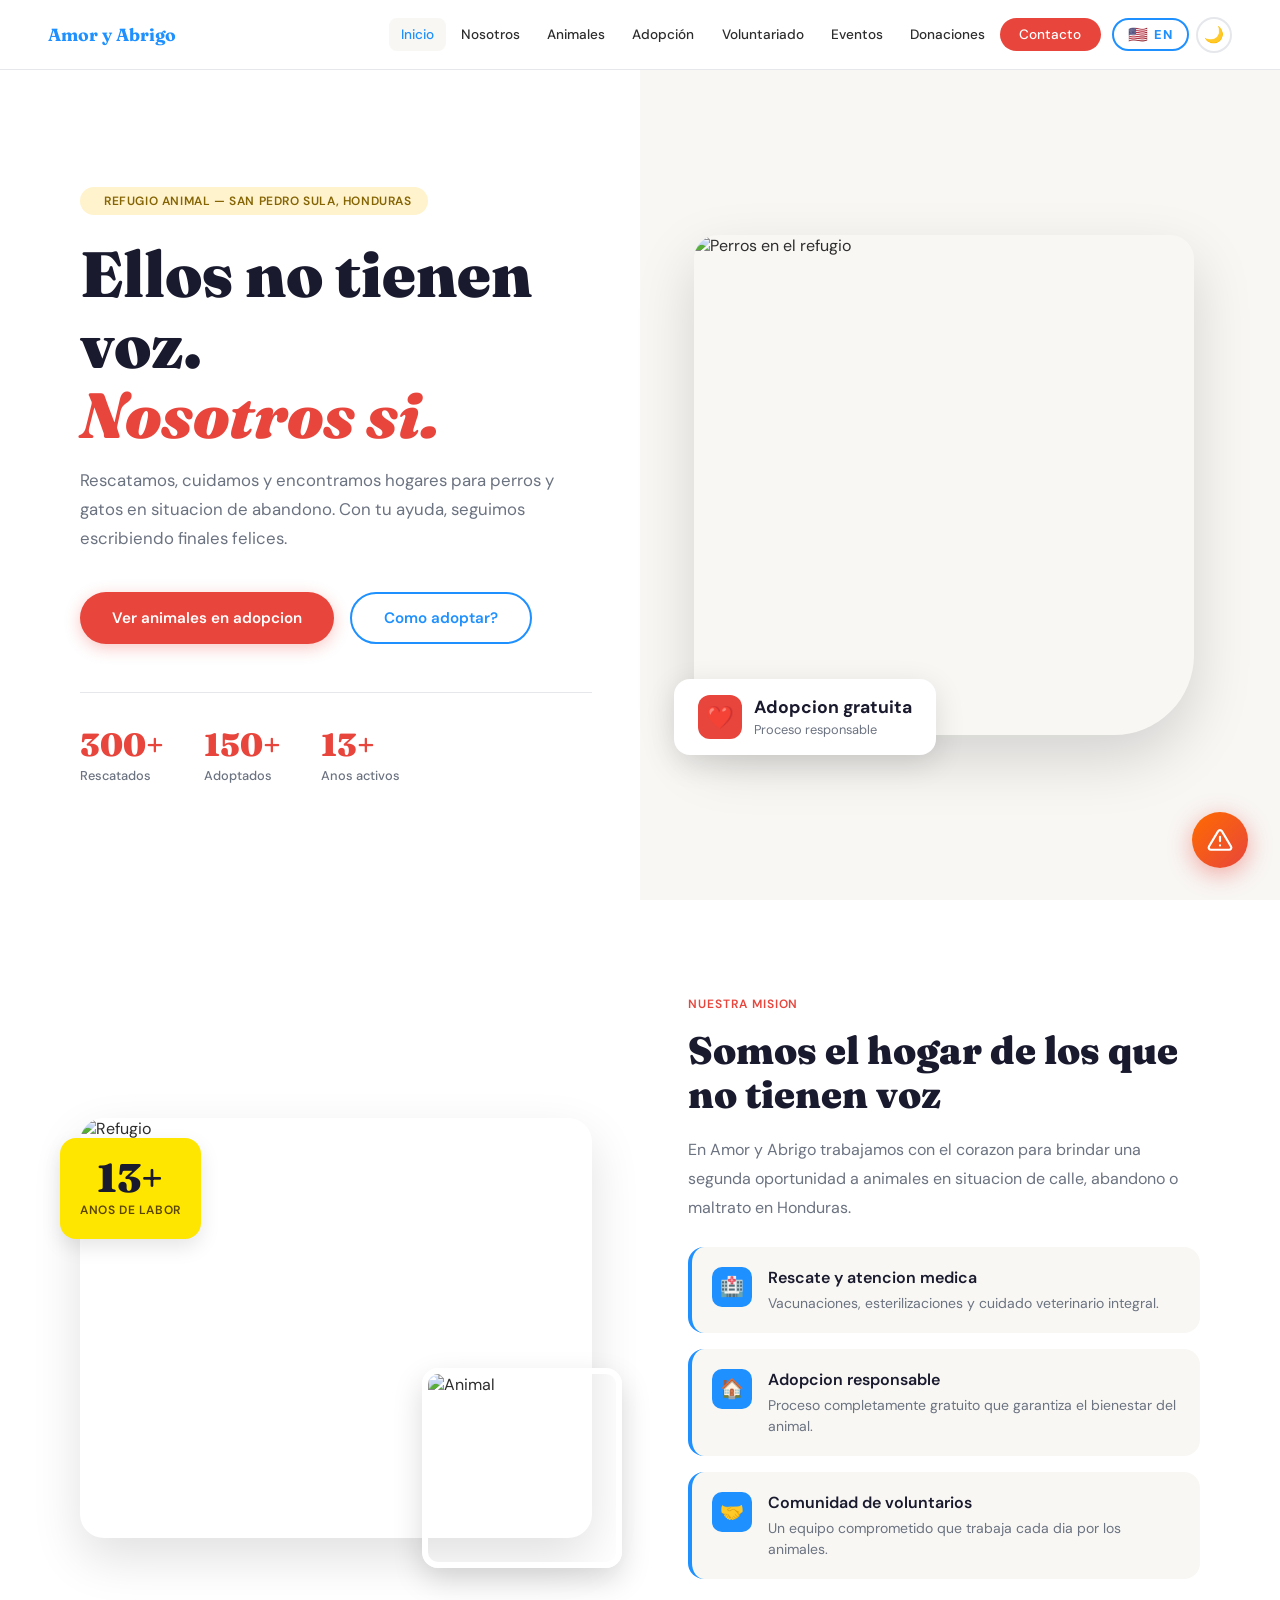
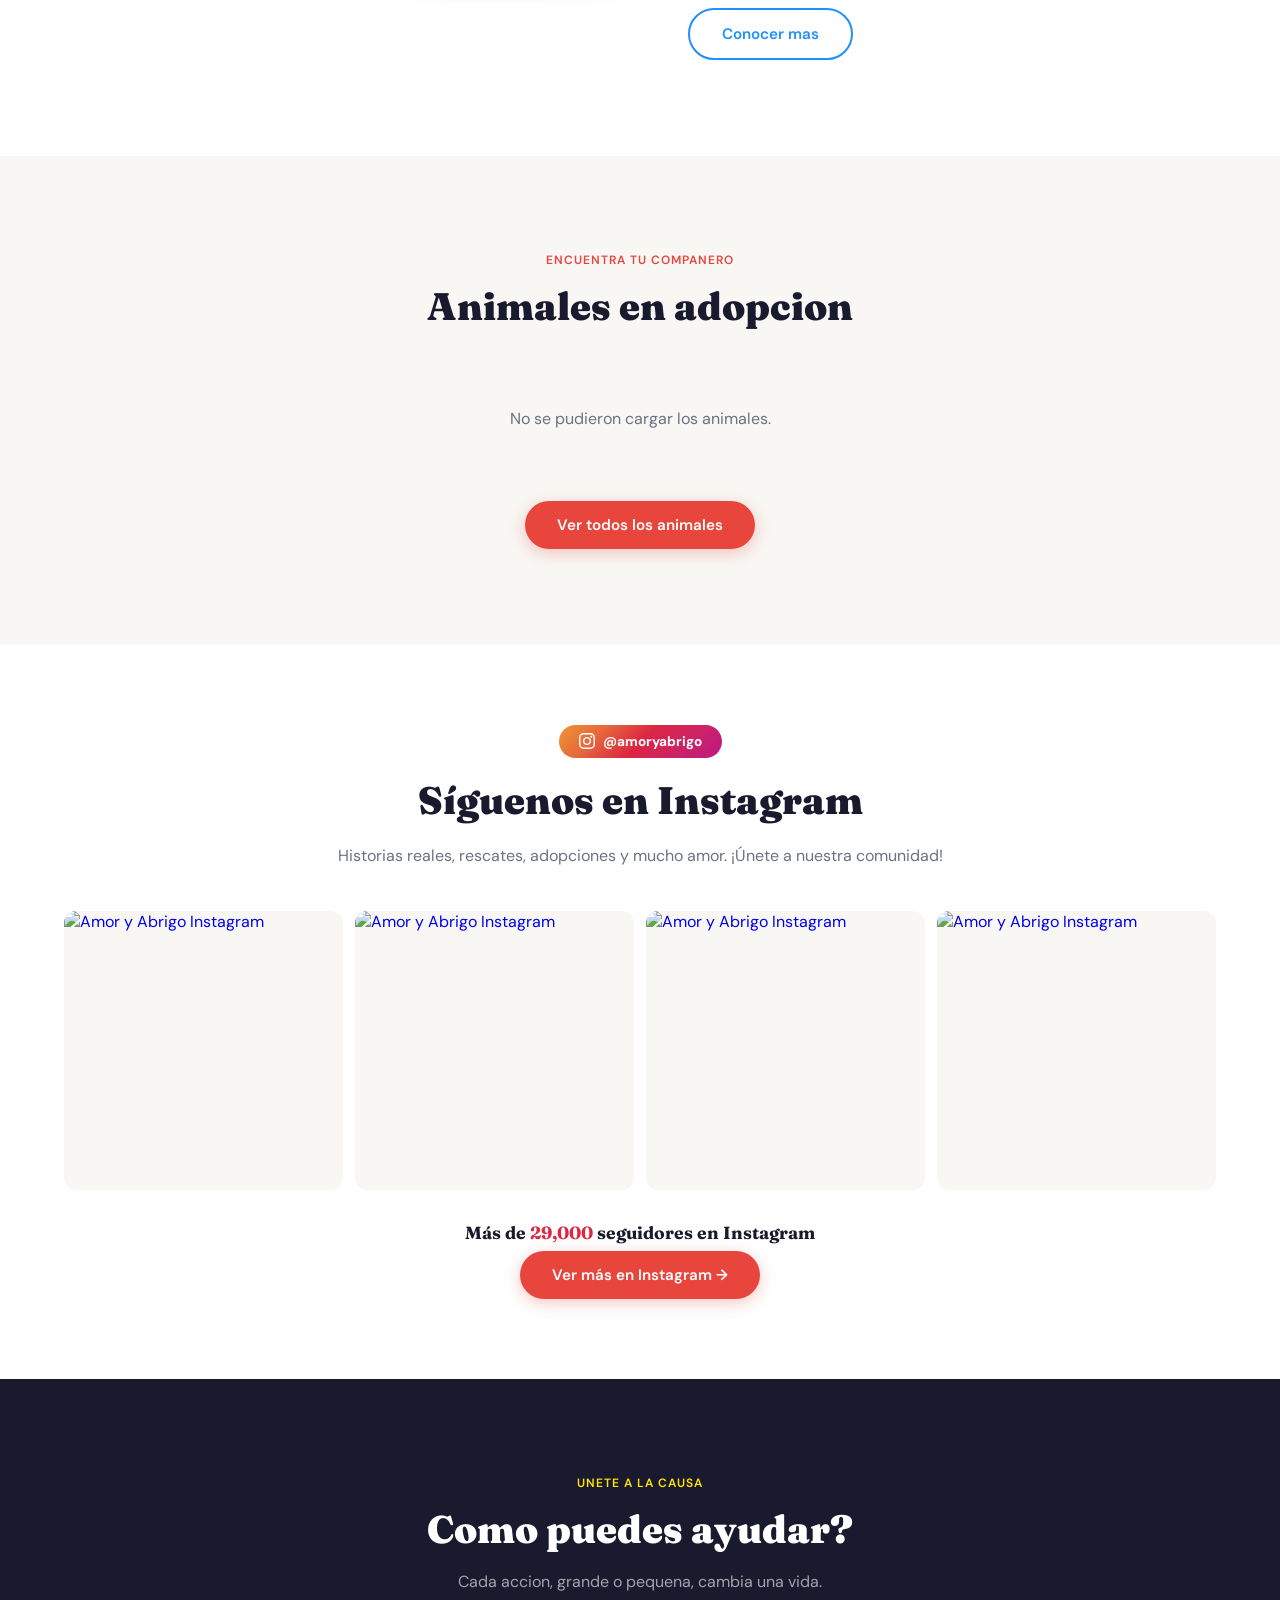
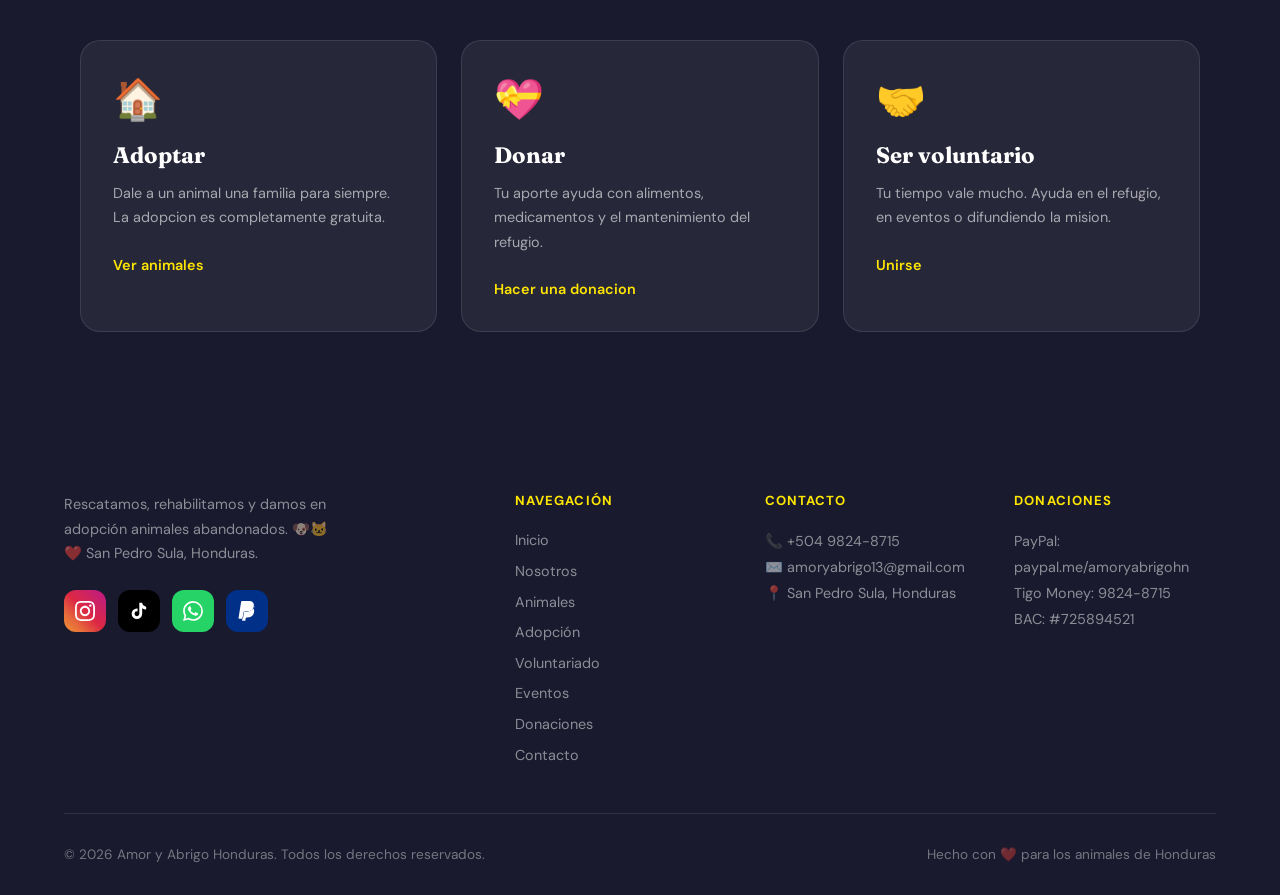
==== index.html @ 84ac88fd "Add files via upload" ====
<!DOCTYPE html>
<html lang="es">
<head>
<meta charset="UTF-8">
<meta name="viewport" content="width=device-width, initial-scale=1.0">
<title>Inicio — Amor y Abrigo Honduras</title>
<meta name="description" content="Refugio de rescate y adopcion animal en San Pedro Sula, Honduras.">
<link rel="stylesheet" href="styles.css">
<style>
.hero{min-height:100vh;padding-top:70px;display:grid;grid-template-columns:1fr 1fr;align-items:center;background:var(--white);position:relative;overflow:hidden;}
.hero::before{content:"";position:absolute;right:0;top:0;width:50%;height:100%;background:var(--light);z-index:0;}
.hero-content{padding:4rem 3rem 4rem 5rem;position:relative;z-index:1;}
.hero-badge{display:inline-flex;align-items:center;gap:8px;background:#fff3cd;color:#856404;padding:.4rem 1rem;border-radius:50px;font-size:.75rem;font-weight:600;letter-spacing:.05em;text-transform:uppercase;margin-bottom:1.5rem;}
.hero-badge::before{content:"";color:var(--yellow);font-size:.6rem;}
.hero h1{font-family:"Fraunces",serif;font-size:clamp(2.5rem,5vw,4rem);font-weight:900;line-height:1.1;color:var(--dark);margin-bottom:1rem;}
.hero h1 em{font-style:italic;color:var(--red);}
.hero-sub{font-size:1.05rem;color:var(--gray);line-height:1.7;margin-bottom:2.5rem;max-width:480px;}
.hero-btns{display:flex;gap:1rem;flex-wrap:wrap;margin-bottom:3rem;}
.hero-stats{display:flex;gap:2.5rem;padding-top:2rem;border-top:1px solid var(--border);}
.stat-num{font-family:"Fraunces",serif;font-size:2rem;font-weight:900;color:var(--red);display:block;}
.stat-label{font-size:.8rem;color:var(--gray);font-weight:500;}
.hero-img-wrap{position:relative;z-index:1;padding:4rem 4rem 4rem 2rem;display:flex;align-items:center;justify-content:center;}
.hero-img-inner{position:relative;width:100%;max-width:500px;}
.hero-img-inner img{width:100%;height:500px;object-fit:cover;border-radius:24px 24px 80px 24px;box-shadow:0 24px 60px rgba(0,0,0,.15);}
.hero-tag{position:absolute;bottom:-20px;left:-20px;background:var(--white);border-radius:16px;padding:1rem 1.5rem;box-shadow:0 8px 30px rgba(0,0,0,.12);display:flex;align-items:center;gap:12px;}
.hero-tag-icon{width:44px;height:44px;background:var(--red);border-radius:12px;display:flex;align-items:center;justify-content:center;font-size:1.4rem;}
.hero-tag-text strong{display:block;font-size:1.1rem;font-weight:700;color:var(--dark);}
.hero-tag-text span{font-size:.8rem;color:var(--gray);}
.mission{padding:6rem 5rem;display:grid;grid-template-columns:1fr 1fr;gap:6rem;align-items:center;}
.mission-imgs{position:relative;}
.mission-main{width:100%;height:420px;object-fit:cover;border-radius:24px;box-shadow:0 20px 50px rgba(0,0,0,.12);}
.mission-sub{position:absolute;bottom:-30px;right:-30px;width:200px;height:200px;object-fit:cover;border-radius:16px;border:6px solid var(--white);box-shadow:0 12px 30px rgba(0,0,0,.15);}
.mission-badge{position:absolute;top:20px;left:-20px;background:var(--yellow);border-radius:16px;padding:1.25rem;text-align:center;box-shadow:0 8px 20px rgba(0,0,0,.1);}
.mission-badge strong{display:block;font-family:"Fraunces",serif;font-size:2.5rem;font-weight:900;color:var(--dark);line-height:1;}
.mission-badge span{font-size:.75rem;font-weight:600;color:#5a4500;text-transform:uppercase;letter-spacing:.05em;}
.features{display:flex;flex-direction:column;gap:1rem;margin-top:1.5rem;}
.feature{display:flex;align-items:flex-start;gap:1rem;padding:1.25rem;background:var(--light);border-radius:16px;border-left:4px solid var(--blue);transition:all .25s;}
.feature:hover{background:#e8f4ff;transform:translateX(4px);}
.feature-icon{width:40px;height:40px;background:var(--blue);border-radius:10px;display:flex;align-items:center;justify-content:center;font-size:1.2rem;flex-shrink:0;}
.feature-text strong{display:block;font-weight:600;color:var(--dark);margin-bottom:.25rem;}
.feature-text span{font-size:.875rem;color:var(--gray);}
.animals-home{padding:6rem 5rem;background:var(--light);}
.section-header{text-align:center;margin-bottom:3rem;}
.animals-grid{display:grid;grid-template-columns:repeat(3,1fr);gap:1.5rem;margin-bottom:2.5rem;}
.see-all{text-align:center;}
.help{padding:6rem 5rem;background:var(--dark);}
.help .section-badge{color:var(--yellow);}
.help .section-title{color:var(--white);}
.help-sub{color:rgba(255,255,255,.6);text-align:center;margin-top:.5rem;}
.help-grid{display:grid;grid-template-columns:repeat(3,1fr);gap:1.5rem;margin-top:3rem;}
.help-card{background:rgba(255,255,255,.06);border:1px solid rgba(255,255,255,.1);border-radius:20px;padding:2rem;transition:all .3s;}
.help-card:hover{background:rgba(255,255,255,.11);transform:translateY(-5px);}
.help-icon{font-size:2.5rem;margin-bottom:1rem;display:block;}
.help-card h3{font-family:"Fraunces",serif;font-size:1.4rem;font-weight:700;color:var(--white);margin-bottom:.75rem;}
.help-card p{color:rgba(255,255,255,.6);line-height:1.7;font-size:.9rem;margin-bottom:1.5rem;}
.help-link{color:var(--yellow);font-weight:600;text-decoration:none;font-size:.9rem;display:inline-flex;align-items:center;gap:6px;}
.help-link:hover{gap:10px;}
@media(max-width:1024px){.hero{grid-template-columns:1fr;}.hero::before{display:none;}.hero-content{padding:4rem 2rem 2rem;}.hero-img-wrap{padding:2rem;}.mission{grid-template-columns:1fr;padding:4rem 2rem;gap:3rem;}.mission-sub{display:none;}.animals-home,.help{padding:4rem 2rem;}.animals-grid,.help-grid{grid-template-columns:repeat(2,1fr);}}
@media(max-width:640px){.animals-grid,.help-grid{grid-template-columns:1fr;}.hero-stats{gap:1.5rem;}}
</style>
<style>
#splash {
  position: fixed; inset: 0; z-index: 99999;
  background: #1a1a2e;
  display: flex; flex-direction: column;
  align-items: center; justify-content: center; gap: 1.5rem;
  transition: opacity .5s ease, visibility .5s ease;
}
#splash.hidden { opacity: 0; visibility: hidden; pointer-events: none; }
#splash img {
  width: 100px; height: 100px; object-fit: contain;
  animation: splashPulse 1.2s ease-in-out infinite;
}
#splash .splash-name {
  font-family: 'Fraunces', serif;
  font-size: 2rem; font-weight: 900;
  color: #fff; letter-spacing: .02em;
}
#splash .splash-tag {
  font-family: 'DM Sans', sans-serif;
  font-size: .9rem; color: rgba(255,255,255,.6);
}
#splash .splash-bar-wrap {
  width: 180px; height: 3px;
  background: rgba(255,255,255,.15); border-radius: 3px; overflow: hidden;
}
#splash .splash-bar {
  height: 100%; width: 0%;
  background: linear-gradient(90deg, #1E90FF, #E8453C);
  border-radius: 3px;
  animation: splashLoad 1.4s ease forwards;
}
@keyframes splashPulse {
  0%,100% { transform: scale(1); }
  50%      { transform: scale(1.08); }
}
@keyframes splashLoad {
  0%   { width: 0%; }
  100% { width: 100%; }
}
</style>
<style>
.insta-section { padding: 5rem 4rem; }
.insta-header { text-align: center; margin-bottom: 2.5rem; }
.insta-handle {
  display: inline-flex; align-items: center; gap: 8px;
  background: linear-gradient(135deg, #f09433, #e6683c, #dc2743, #cc2366, #bc1888);
  color: #fff; padding: .5rem 1.25rem; border-radius: 50px;
  font-family: 'DM Sans', sans-serif; font-size: .85rem; font-weight: 700;
  text-decoration: none; margin-bottom: 1.25rem; display: inline-flex;
  transition: all .3s;
}
.insta-handle:hover { transform: translateY(-2px); box-shadow: 0 8px 20px rgba(220,39,67,.3); }
.insta-grid {
  display: grid;
  grid-template-columns: repeat(4, 1fr);
  gap: .75rem; margin-bottom: 2rem;
}
.insta-tile {
  aspect-ratio: 1;
  border-radius: 12px; overflow: hidden;
  position: relative; background: var(--light);
  cursor: pointer;
}
.insta-tile img {
  width: 100%; height: 100%; object-fit: cover;
  transition: transform .4s;
}
.insta-tile:hover img { transform: scale(1.08); }
.insta-tile-overlay {
  position: absolute; inset: 0;
  background: linear-gradient(135deg, rgba(220,39,67,.7), rgba(188,24,136,.7));
  opacity: 0; transition: opacity .3s;
  display: flex; align-items: center; justify-content: center;
  color: #fff; font-size: 1.5rem;
}
.insta-tile:hover .insta-tile-overlay { opacity: 1; }
.insta-cta { text-align: center; }
.insta-followers {
  font-family: 'Fraunces', serif; font-size: 1.1rem;
  font-weight: 700; color: var(--dark); margin-bottom: .5rem;
}
.insta-followers span { color: #dc2743; }
@media(max-width:1024px){ .insta-section { padding: 3rem 2rem; } .insta-grid { grid-template-columns: repeat(3,1fr); } }
@media(max-width:640px){ .insta-grid { grid-template-columns: repeat(2,1fr); gap: .5rem; } }
</style>
</head>
<body>
<div id="splash">
  <img src="https://www.amoryabrigohn.org/images/Logo.png" alt="Amor y Abrigo" onerror="this.style.display='none'">
  <div class="splash-name">Amor y Abrigo</div>
  <div class="splash-tag">Refugio Animal · San Pedro Sula, Honduras</div>
  <div class="splash-bar-wrap"><div class="splash-bar"></div></div>
</div>
<script>
// Only show splash on first visit or if not seen in 24h
(function() {
  var last = localStorage.getItem('ayaSplash');
  var now = Date.now();
  if (last && (now - parseInt(last)) < 86400000) {
    document.getElementById('splash').style.display = 'none';
    return;
  }
  setTimeout(function() {
    var s = document.getElementById('splash');
    if (s) {
      s.classList.add('hidden');
      setTimeout(function() { s.style.display = 'none'; }, 500);
    }
    localStorage.setItem('ayaSplash', now.toString());
  }, 1800);
})();
</script>
<nav id="mainNav">
  <a href="index.html" class="nav-logo">
    <img src="https://www.amoryabrigohn.org/images/Logo.png" alt="Amor y Abrigo" onerror="this.style.display='none'">
    <span>Amor y Abrigo</span>
  </a>
  <div class="nav-links">
    <a href="index.html" class="active" data-es="Inicio" data-en="Home">Inicio</a>
    <a href="nosotros.html" data-es="Nosotros" data-en="About Us">Nosotros</a>
    <a href="animales.html" data-es="Animales" data-en="Animals">Animales</a>
    <a href="adopcion.html" data-es="Adopción" data-en="Adoption">Adopción</a>
    <a href="voluntariado.html" data-es="Voluntariado" data-en="Volunteering">Voluntariado</a>
    <a href="eventos.html" data-es="Eventos" data-en="Events">Eventos</a>
    <a href="donaciones.html" data-es="Donaciones" data-en="Donations">Donaciones</a>
    <a href="contacto.html" class="nav-cta" data-es="Contacto" data-en="Contact">Contacto</a>
    <button class="lang-btn" onclick="toggleLang()" id="langBtn" aria-label="Cambiar idioma">
  <span class="lang-flag">🇺🇸</span><span class="lang-text">EN</span>
</button>
  
    <button class="darkmode-btn" id="darkBtn" onclick="toggleDark()" aria-label="Modo oscuro"><span id="darkIcon">🌙</span></button>
  </div>
  <button class="hamburger" id="hamburger" onclick="toggleMenu()" aria-label="Menu">
    <span></span><span></span><span></span>
  </button>
</nav>
<div class="mobile-menu" id="mobileMenu">
  <a href="index.html" class="active" data-es="Inicio" data-en="Home">Inicio</a>
  <a href="nosotros.html" data-es="Nosotros" data-en="About Us">Nosotros</a>
  <a href="animales.html" data-es="Animales" data-en="Animals">Animales</a>
  <a href="adopcion.html" data-es="Adopción" data-en="Adoption">Adopción</a>
  <a href="voluntariado.html" data-es="Voluntariado" data-en="Volunteering">Voluntariado</a>
  <a href="eventos.html" data-es="Eventos" data-en="Events">Eventos</a>
  <a href="donaciones.html" data-es="Donaciones" data-en="Donations">Donaciones</a>
  <a href="contacto.html" class="nav-cta" data-es="Contacto" data-en="Contact">Contacto</a>
  <div class="mobile-lang"><button class="lang-btn" onclick="toggleLang()" id="langBtnM" aria-label="Cambiar idioma">
  <span class="lang-flag">🇺🇸</span><span class="lang-text">EN</span>
</button></div>
  <div style="display:flex;justify-content:center;margin-top:.5rem"><button class="darkmode-btn" onclick="toggleDark()" aria-label="Modo oscuro"><span id="darkIconM">🌙</span></button></div>
</div>
<section class="hero">
  <div class="hero-content">
    <div class="hero-badge" data-es="Refugio Animal — San Pedro Sula, Honduras" data-en="Animal Shelter — San Pedro Sula, Honduras">Refugio Animal — San Pedro Sula, Honduras</div>
    <h1 data-es="Ellos no tienen voz.<br><em>Nosotros si.</em>" data-en="They have no voice.<br><em>We do.</em>">Ellos no tienen voz.<br><em>Nosotros si.</em></h1>
    <p class="hero-sub" data-es="Rescatamos, cuidamos y encontramos hogares para perros y gatos en situacion de abandono. Con tu ayuda, seguimos escribiendo finales felices." data-en="We rescue, care for and find homes for dogs and cats in situations of abandonment. With your help, we keep writing happy endings.">Rescatamos, cuidamos y encontramos hogares para perros y gatos en situacion de abandono. Con tu ayuda, seguimos escribiendo finales felices.</p>
    <div class="hero-btns">
      <a href="animales.html" class="btn-primary" data-es="Ver animales en adopcion" data-en="See animals for adoption">Ver animales en adopcion</a>
      <a href="adopcion.html" class="btn-secondary" data-es="Como adoptar?" data-en="How to adopt?">Como adoptar?</a>
    </div>
    <div class="hero-stats">
      <div><span class="stat-num counter" data-target="300" data-suffix="+">0+</span><span class="stat-label" data-es="Rescatados" data-en="Rescued">Rescatados</span></div>
      <div><span class="stat-num counter" data-target="150" data-suffix="+">0+</span><span class="stat-label" data-es="Adoptados" data-en="Adopted">Adoptados</span></div>
      <div><span class="stat-num counter" data-target="13" data-suffix="+">0+</span><span class="stat-label" data-es="Anos activos" data-en="Active years">Anos activos</span></div>
    </div>
  </div>
  <div class="hero-img-wrap">
    <div class="hero-img-inner">
      <img src="https://www.amoryabrigohn.org/images/slider2.jpg" alt="Perros en el refugio">
      <div class="hero-tag">
        <div class="hero-tag-icon">&#10084;&#65039;</div>
        <div class="hero-tag-text">
          <strong data-es="Adopcion gratuita" data-en="Free adoption">Adopcion gratuita</strong>
          <span data-es="Proceso responsable" data-en="Responsible process">Proceso responsable</span>
        </div>
      </div>
    </div>
  </div>
</section>

<section class="mission reveal">
  <div class="mission-imgs">
    <img src="https://www.amoryabrigohn.org/images/aboutus2.png" alt="Refugio" class="mission-main">
    <img src="https://www.amoryabrigohn.org/images/about2.jpg" alt="Animal" class="mission-sub">
    <div class="mission-badge"><strong>13+</strong><span data-es="Anos de labor" data-en="Years of work">Anos de labor</span></div>
  </div>
  <div>
    <span class="section-badge" data-es="Nuestra mision" data-en="Our mission">Nuestra mision</span>
    <h2 class="section-title" data-es="Somos el hogar de los que no tienen voz" data-en="We are the home of those who have no voice">Somos el hogar de los que no tienen voz</h2>
    <p class="section-desc" data-es="En Amor y Abrigo trabajamos con el corazon para brindar una segunda oportunidad a animales en situacion de calle, abandono o maltrato en Honduras." data-en="At Amor y Abrigo we work with heart to give a second chance to animals living on the streets or abandoned in Honduras.">En Amor y Abrigo trabajamos con el corazon para brindar una segunda oportunidad a animales en situacion de calle, abandono o maltrato en Honduras.</p>
    <div class="features">
      <div class="feature reveal delay-1">
        <div class="feature-icon">&#127973;&#65039;</div>
        <div class="feature-text">
          <strong data-es="Rescate y atencion medica" data-en="Rescue and medical care">Rescate y atencion medica</strong>
          <span data-es="Vacunaciones, esterilizaciones y cuidado veterinario integral." data-en="Vaccinations, sterilizations and comprehensive veterinary care.">Vacunaciones, esterilizaciones y cuidado veterinario integral.</span>
        </div>
      </div>
      <div class="feature reveal delay-2">
        <div class="feature-icon">&#127968;</div>
        <div class="feature-text">
          <strong data-es="Adopcion responsable" data-en="Responsible adoption">Adopcion responsable</strong>
          <span data-es="Proceso completamente gratuito que garantiza el bienestar del animal." data-en="Completely free process that guarantees the animal wellbeing.">Proceso completamente gratuito que garantiza el bienestar del animal.</span>
        </div>
      </div>
      <div class="feature reveal delay-3">
        <div class="feature-icon">&#129309;</div>
        <div class="feature-text">
          <strong data-es="Comunidad de voluntarios" data-en="Volunteer community">Comunidad de voluntarios</strong>
          <span data-es="Un equipo comprometido que trabaja cada dia por los animales." data-en="A committed team that works every day for the animals.">Un equipo comprometido que trabaja cada dia por los animales.</span>
        </div>
      </div>
    </div>
    <br><a href="nosotros.html" class="btn-secondary" style="width:fit-content;margin-top:.5rem" data-es="Conocer mas" data-en="Learn more">Conocer mas</a>
  </div>
</section>

<section class="animals-home reveal">
  <div class="section-header">
    <span class="section-badge" data-es="Encuentra tu companero" data-en="Find your companion">Encuentra tu companero</span>
    <h2 class="section-title" data-es="Animales en adopcion" data-en="Animals for adoption">Animales en adopcion</h2>
  </div>
  <div class="animals-grid" id="homeGrid">
    <div style="grid-column:1/-1" class="spinner-wrap">
      <div class="spinner"></div>
      <p data-es="Cargando animales..." data-en="Loading animals...">Cargando animales...</p>
    </div>
  </div>
  <div class="see-all"><a href="animales.html" class="btn-primary" data-es="Ver todos los animales" data-en="See all animals">Ver todos los animales</a></div>
</section>

<section class="insta-section reveal">
  <div class="insta-header">
    <a href="https://instagram.com/amoryabrigo" target="_blank" class="insta-handle">
      <svg width="16" height="16" viewBox="0 0 24 24" fill="white"><path d="M12 2.163c3.204 0 3.584.012 4.85.07 3.252.148 4.771 1.691 4.919 4.919.058 1.265.069 1.645.069 4.849 0 3.205-.012 3.584-.069 4.849-.149 3.225-1.664 4.771-4.919 4.919-1.266.058-1.644.07-4.85.07-3.204 0-3.584-.012-4.849-.07-3.26-.149-4.771-1.699-4.919-4.92-.058-1.265-.07-1.644-.07-4.849 0-3.204.013-3.583.07-4.849.149-3.227 1.664-4.771 4.919-4.919 1.266-.057 1.645-.069 4.849-.069zm0-2.163c-3.259 0-3.667.014-4.947.072-4.358.2-6.78 2.618-6.98 6.98-.059 1.281-.073 1.689-.073 4.948 0 3.259.014 3.668.072 4.948.2 4.358 2.618 6.78 6.98 6.98 1.281.058 1.689.072 4.948.072 3.259 0 3.668-.014 4.948-.072 4.354-.2 6.782-2.618 6.979-6.98.059-1.28.073-1.689.073-4.948 0-3.259-.014-3.667-.072-4.947-.196-4.354-2.617-6.78-6.979-6.98-1.281-.059-1.69-.073-4.949-.073zm0 5.838c-3.403 0-6.162 2.759-6.162 6.162s2.759 6.163 6.162 6.163 6.162-2.759 6.162-6.163c0-3.403-2.759-6.162-6.162-6.162zm0 10.162c-2.209 0-4-1.79-4-4 0-2.209 1.791-4 4-4s4 1.791 4 4c0 2.21-1.791 4-4 4zm6.406-11.845c-.796 0-1.441.645-1.441 1.44s.645 1.44 1.441 1.44c.795 0 1.439-.645 1.439-1.44s-.644-1.44-1.439-1.44z"/></svg>
      @amoryabrigo
    </a>
    <h2 class="section-title" data-es="Síguenos en Instagram" data-en="Follow us on Instagram">Síguenos en Instagram</h2>
    <p class="section-desc" data-es="Historias reales, rescates, adopciones y mucho amor. ¡Únete a nuestra comunidad!" data-en="Real stories, rescues, adoptions and lots of love. Join our community!">Historias reales, rescates, adopciones y mucho amor. ¡Únete a nuestra comunidad!</p>
  </div>
  <div class="insta-grid">
    <a href="https://instagram.com/amoryabrigo" target="_blank" class="insta-tile">
      <img src="https://www.amoryabrigohn.org/images/slider2.jpg" alt="Amor y Abrigo Instagram">
      <div class="insta-tile-overlay">📸</div>
    </a>
    <a href="https://instagram.com/amoryabrigo" target="_blank" class="insta-tile">
      <img src="https://www.amoryabrigohn.org/images/aboutus2.png" alt="Amor y Abrigo Instagram">
      <div class="insta-tile-overlay">❤️</div>
    </a>
    <a href="https://instagram.com/amoryabrigo" target="_blank" class="insta-tile">
      <img src="https://www.amoryabrigohn.org/images/about.png" alt="Amor y Abrigo Instagram">
      <div class="insta-tile-overlay">🐾</div>
    </a>
    <a href="https://instagram.com/amoryabrigo" target="_blank" class="insta-tile">
      <img src="https://www.amoryabrigohn.org/images/about2.jpg" alt="Amor y Abrigo Instagram">
      <div class="insta-tile-overlay">🏠</div>
    </a>
  </div>
  <div class="insta-cta">
    <p class="insta-followers" data-es="Más de <span>29,000</span> seguidores en Instagram" data-en="More than <span>29,000</span> followers on Instagram">Más de <span>29,000</span> seguidores en Instagram</p>
    <a href="https://instagram.com/amoryabrigo" target="_blank" class="btn-primary" style="margin:0 auto;width:fit-content" data-es="Ver más en Instagram →" data-en="See more on Instagram →">Ver más en Instagram →</a>
  </div>
</section>
<section class="help reveal">
  <div class="section-header">
    <span class="section-badge" data-es="Unete a la causa" data-en="Join the cause">Unete a la causa</span>
    <h2 class="section-title" data-es="Como puedes ayudar?" data-en="How can you help?">Como puedes ayudar?</h2>
    <p class="help-sub" data-es="Cada accion, grande o pequena, cambia una vida." data-en="Every action, big or small, changes a life.">Cada accion, grande o pequena, cambia una vida.</p>
  </div>
  <div class="help-grid">
    <div class="help-card reveal delay-1">
      <span class="help-icon">&#127968;</span>
      <h3 data-es="Adoptar" data-en="Adopt">Adoptar</h3>
      <p data-es="Dale a un animal una familia para siempre. La adopcion es completamente gratuita." data-en="Give an animal a forever family. Adoption is completely free.">Dale a un animal una familia para siempre. La adopcion es completamente gratuita.</p>
      <a href="animales.html" class="help-link" data-es="Ver animales" data-en="See animals">Ver animales</a>
    </div>
    <div class="help-card reveal delay-2">
      <span class="help-icon">&#128157;</span>
      <h3 data-es="Donar" data-en="Donate">Donar</h3>
      <p data-es="Tu aporte ayuda con alimentos, medicamentos y el mantenimiento del refugio." data-en="Your contribution helps with food, medicine and shelter maintenance.">Tu aporte ayuda con alimentos, medicamentos y el mantenimiento del refugio.</p>
      <a href="donaciones.html" class="help-link" data-es="Hacer una donacion" data-en="Make a donation">Hacer una donacion</a>
    </div>
    <div class="help-card reveal delay-3">
      <span class="help-icon">&#129309;</span>
      <h3 data-es="Ser voluntario" data-en="Volunteer">Ser voluntario</h3>
      <p data-es="Tu tiempo vale mucho. Ayuda en el refugio, en eventos o difundiendo la mision." data-en="Your time is valuable. Help at the shelter, at events or spreading the mission.">Tu tiempo vale mucho. Ayuda en el refugio, en eventos o difundiendo la mision.</p>
      <a href="voluntariado.html" class="help-link" data-es="Unirse" data-en="Join">Unirse</a>
    </div>
  </div>
</section>
<footer>
  <div class="footer-grid">
    <div class="footer-brand">
      <img src="https://www.amoryabrigohn.org/images/Logo.png" alt="Amor y Abrigo" onerror="this.style.display='none'">
      <p data-es="Rescatamos, rehabilitamos y damos en adopción animales abandonados. 🐶🐱❤️ San Pedro Sula, Honduras." data-en="We rescue, rehabilitate and offer abandoned animals for adoption. 🐶🐱❤️ San Pedro Sula, Honduras.">Rescatamos, rehabilitamos y damos en adopción animales abandonados. 🐶🐱❤️ San Pedro Sula, Honduras.</p>
      <div class="footer-socials"><a href="https://instagram.com/amoryabrigo" target="_blank" class="social-btn instagram" title="Instagram"><svg viewBox="0 0 24 24"><path fill="white" d="M12 2.163c3.204 0 3.584.012 4.85.07 3.252.148 4.771 1.691 4.919 4.919.058 1.265.069 1.645.069 4.849 0 3.205-.012 3.584-.069 4.849-.149 3.225-1.664 4.771-4.919 4.919-1.266.058-1.644.07-4.85.07-3.204 0-3.584-.012-4.849-.07-3.26-.149-4.771-1.699-4.919-4.92-.058-1.265-.07-1.644-.07-4.849 0-3.204.013-3.583.07-4.849.149-3.227 1.664-4.771 4.919-4.919 1.266-.057 1.645-.069 4.849-.069zm0-2.163c-3.259 0-3.667.014-4.947.072-4.358.2-6.78 2.618-6.98 6.98-.059 1.281-.073 1.689-.073 4.948 0 3.259.014 3.668.072 4.948.2 4.358 2.618 6.78 6.98 6.98 1.281.058 1.689.072 4.948.072 3.259 0 3.668-.014 4.948-.072 4.354-.2 6.782-2.618 6.979-6.98.059-1.28.073-1.689.073-4.948 0-3.259-.014-3.667-.072-4.947-.196-4.354-2.617-6.78-6.979-6.98-1.281-.059-1.69-.073-4.949-.073zm0 5.838c-3.403 0-6.162 2.759-6.162 6.162s2.759 6.163 6.162 6.163 6.162-2.759 6.162-6.163c0-3.403-2.759-6.162-6.162-6.162zm0 10.162c-2.209 0-4-1.79-4-4 0-2.209 1.791-4 4-4s4 1.791 4 4c0 2.21-1.791 4-4 4zm6.406-11.845c-.796 0-1.441.645-1.441 1.44s.645 1.44 1.441 1.44c.795 0 1.439-.645 1.439-1.44s-.644-1.44-1.439-1.44z"/></svg></a>
<a href="https://www.tiktok.com/@amor.y.abrigo" target="_blank" class="social-btn tiktok" title="TikTok"><svg viewBox="0 0 24 24"><path fill="white" d="M19.59 6.69a4.83 4.83 0 01-3.77-4.25V2h-3.45v13.67a2.89 2.89 0 01-2.88 2.5 2.89 2.89 0 01-2.89-2.89 2.89 2.89 0 012.89-2.89c.28 0 .54.04.79.1V9.01a6.33 6.33 0 00-.79-.05 6.34 6.34 0 00-6.34 6.34 6.34 6.34 0 006.34 6.34 6.34 6.34 0 006.33-6.34V8.69a8.18 8.18 0 004.78 1.52V6.76a4.85 4.85 0 01-1.01-.07z"/></svg></a>
<a href="https://wa.me/50498248715" target="_blank" class="social-btn whatsapp" title="WhatsApp"><svg viewBox="0 0 24 24"><path fill="white" d="M17.472 14.382c-.297-.149-1.758-.867-2.03-.967-.273-.099-.471-.148-.67.15-.197.297-.767.966-.94 1.164-.173.199-.347.223-.644.075-.297-.15-1.255-.463-2.39-1.475-.883-.788-1.48-1.761-1.653-2.059-.173-.297-.018-.458.13-.606.134-.133.298-.347.446-.52.149-.174.198-.298.298-.497.099-.198.05-.371-.025-.52-.075-.149-.669-1.612-.916-2.207-.242-.579-.487-.5-.669-.51-.173-.008-.371-.01-.57-.01-.198 0-.52.074-.792.372-.272.297-1.04 1.016-1.04 2.479 0 1.462 1.065 2.875 1.213 3.074.149.198 2.096 3.2 5.077 4.487.709.306 1.262.489 1.694.625.712.227 1.36.195 1.871.118.571-.085 1.758-.719 2.006-1.413.248-.694.248-1.289.173-1.413-.074-.124-.272-.198-.57-.347m-5.421 7.403h-.004a9.87 9.87 0 01-5.031-1.378l-.361-.214-3.741.982.998-3.648-.235-.374a9.86 9.86 0 01-1.51-5.26c.001-5.45 4.436-9.884 9.888-9.884 2.64 0 5.122 1.03 6.988 2.898a9.825 9.825 0 012.893 6.994c-.003 5.45-4.437 9.884-9.885 9.884m8.413-18.297A11.815 11.815 0 0012.05 0C5.495 0 .16 5.335.157 11.892c0 2.096.547 4.142 1.588 5.945L.057 24l6.305-1.654a11.882 11.882 0 005.683 1.448h.005c6.554 0 11.89-5.335 11.893-11.893a11.821 11.821 0 00-3.48-8.413z"/></svg></a>
<a href="https://paypal.me/amoryabrigohn" target="_blank" class="social-btn paypal" title="PayPal"><svg viewBox="0 0 24 24"><path fill="white" d="M7.076 21.337H2.47a.641.641 0 01-.633-.74L4.944.901C5.026.382 5.474 0 5.998 0h7.46c2.57 0 4.578.543 5.69 1.81 1.01 1.15 1.304 2.42 1.012 4.287-.983 5.05-4.349 6.797-8.647 6.797h-2.19c-.524 0-.968.382-1.05.9l-1.12 7.106zm14.146-14.42a3.35 3.35 0 00-.607-.541c-.59 3.025-2.566 6.059-8.334 6.059h-2.19c-1.29 0-2.385.936-2.584 2.208l-1.12 7.128-.31 1.97h3.908l.54-3.433a.641.641 0 01.633-.54h1.37c3.924 0 6.997-1.595 7.896-6.205.407-2.105.077-3.757-.961-4.9z"/></svg></a></div>
    </div>
    <div class="footer-col">
      <h4 data-es="Navegación" data-en="Navigation">Navegación</h4>
      <ul>
        <li><a href="index.html" data-es="Inicio" data-en="Home">Inicio</a></li>
        <li><a href="nosotros.html" data-es="Nosotros" data-en="About Us">Nosotros</a></li>
        <li><a href="animales.html" data-es="Animales" data-en="Animals">Animales</a></li>
        <li><a href="adopcion.html" data-es="Adopción" data-en="Adoption">Adopción</a></li>
        <li><a href="voluntariado.html" data-es="Voluntariado" data-en="Volunteering">Voluntariado</a></li>
        <li><a href="eventos.html" data-es="Eventos" data-en="Events">Eventos</a></li>
        <li><a href="donaciones.html" data-es="Donaciones" data-en="Donations">Donaciones</a></li>
        <li><a href="contacto.html" data-es="Contacto" data-en="Contact">Contacto</a></li>
      </ul>
    </div>
    <div class="footer-col">
      <h4 data-es="Contacto" data-en="Contact">Contacto</h4>
      <p>📞 +504 9824-8715<br>✉️ amoryabrigo13@gmail.com<br>📍 San Pedro Sula, Honduras</p>
    </div>
    <div class="footer-col">
      <h4 data-es="Donaciones" data-en="Donations">Donaciones</h4>
      <p>PayPal: paypal.me/amoryabrigohn<br>Tigo Money: 9824-8715<br>BAC: #725894521</p>
    </div>
  </div>
  <div class="footer-bottom">
    <p data-es="© 2026 Amor y Abrigo Honduras. Todos los derechos reservados." data-en="© 2026 Amor y Abrigo Honduras. All rights reserved.">© 2026 Amor y Abrigo Honduras. Todos los derechos reservados.</p>
    <p data-es="Hecho con ❤️ para los animales de Honduras" data-en="Made with ❤️ for the animals of Honduras">Hecho con ❤️ para los animales de Honduras</p>
  </div>
</footer><script>
/* NAV SCROLL */
window.addEventListener('scroll', function() {
  var n = document.getElementById('mainNav');
  if (n) n.classList.toggle('scrolled', window.scrollY > 20);
});

/* HAMBURGER */
function toggleMenu() {
  var m = document.getElementById('mobileMenu');
  var b = document.getElementById('hamburger');
  if (m && b) { m.classList.toggle('open'); b.classList.toggle('open'); }
}
document.addEventListener('click', function(e) {
  var m = document.getElementById('mobileMenu');
  var b = document.getElementById('hamburger');
  if (m && b && !m.contains(e.target) && !b.contains(e.target)) {
    m.classList.remove('open'); b.classList.remove('open');
  }
});

/* SCROLL REVEAL */
(function() {
  var els = document.querySelectorAll('.reveal');
  var observer = new IntersectionObserver(function(entries) {
    entries.forEach(function(entry) {
      if (entry.isIntersecting) {
        entry.target.classList.remove('hidden');
        entry.target.classList.add('visible');
      }
    });
  }, { threshold: 0.1 });
  els.forEach(function(el) {
    el.classList.add('hidden');
    observer.observe(el);
  });
})();

/* LANGUAGE */
var currentLang = localStorage.getItem('ayaLang') || 'es';

function applyLang(lang) {
  currentLang = lang;
  localStorage.setItem('ayaLang', lang);
  document.documentElement.lang = lang;
  document.querySelectorAll('[data-es]').forEach(function(el) {
    var val = lang === 'es' ? el.dataset.es : el.dataset.en;
    if (!val) return;
    if (val.indexOf('<') !== -1) el.innerHTML = val;
    else el.textContent = val;
  });
  document.querySelectorAll('[data-ph-es]').forEach(function(el) {
    el.placeholder = lang === 'es' ? el.dataset.phEs : el.dataset.phEn;
  });
  document.querySelectorAll('.lang-btn').forEach(function(btn) {
    var f = btn.querySelector('.lang-flag');
    var tx = btn.querySelector('.lang-text');
    if (f) f.textContent = lang === 'es' ? '🇺🇸' : '🇭🇳';
    if (tx) tx.textContent = lang === 'es' ? 'EN' : 'ES';
  });
}
function toggleLang() { applyLang(currentLang === 'es' ? 'en' : 'es'); }
document.addEventListener('DOMContentLoaded', function() {
  if (currentLang === 'en') applyLang('en');
});

/* DARK MODE */
(function() {
  if (localStorage.getItem('ayaDark') === '1') {
    document.body.classList.add('dark-mode');
    var ic = document.getElementById('darkIcon');
    if (ic) ic.textContent = '☀️';
  }
})();
window.toggleDark = function() {
  document.body.classList.toggle('dark-mode');
  var isDark = document.body.classList.contains('dark-mode');
  localStorage.setItem('ayaDark', isDark ? '1' : '0');
  var ic = document.getElementById('darkIcon');
  if (ic) ic.textContent = isDark ? '☀️' : '🌙';
  var icm = document.getElementById('darkIconM');
  if (icm) icm.textContent = isDark ? '☀️' : '🌙';
};
</script>
<script>
(function() {
  function animateCounter(el) {
    var target = parseInt(el.dataset.target);
    var suffix = el.dataset.suffix || '';
    var duration = 1800;
    var start = null;
    function step(ts) {
      if (!start) start = ts;
      var progress = Math.min((ts - start) / duration, 1);
      // Ease out
      var ease = 1 - Math.pow(1 - progress, 3);
      el.textContent = Math.floor(ease * target) + suffix;
      if (progress < 1) requestAnimationFrame(step);
      else el.textContent = target + suffix;
    }
    requestAnimationFrame(step);
  }
  var observed = false;
  var observer = new IntersectionObserver(function(entries) {
    entries.forEach(function(entry) {
      if (entry.isIntersecting && !observed) {
        observed = true;
        document.querySelectorAll('.counter').forEach(animateCounter);
      }
    });
  }, { threshold: 0.5 });
  document.addEventListener('DOMContentLoaded', function() {
    var statsEl = document.querySelector('.hero-stats');
    if (statsEl) observer.observe(statsEl);
  });
})();
</script>
<script>
var API = 'https://script.google.com/macros/s/AKfycbxV2W-VMaI9cQvIWUxW2sgHz8jis8epdbe3Nfqcb6kmECzbTOhpe8Rl0XTZbycTjZPi2A/exec';

function buildCard(a) {
  var foto = a.foto || 'https://www.amoryabrigohn.org/images/slider2.jpg';
  var estado = a.estado || 'Disponible';
  var est = estado.toLowerCase();
  var bc = est.indexOf('reservado') > -1 ? 'badge-reservado' : est.indexOf('adoptado') > -1 ? 'badge-adoptado' : est.indexOf('tratamiento') > -1 ? 'badge-tratamiento' : 'badge-disponible';
  var btnc = est.indexOf('reservado') > -1 ? 'reservado' : est.indexOf('adoptado') > -1 ? 'adoptado' : est.indexOf('tratamiento') > -1 ? 'adoptado' : '';
  var btnt = est.indexOf('adoptado') > -1 ? 'Ya adoptado!' : est.indexOf('reservado') > -1 ? 'Aplicar como 2a opcion' : est.indexOf('tratamiento') > -1 ? 'En tratamiento medico' : 'Quiero adoptar a ' + a.nombre;
  var tags = '';
  if (a.tipo) { tags += '<span class="animal-tag">' + a.tipo + '</span>'; }
  if (a.edad) { tags += '<span class="animal-tag">' + a.edad + '</span>'; }
  if (a.sexo) { tags += '<span class="animal-tag">' + a.sexo + '</span>'; }
  var desc = (a.descripcion || '').substring(0, 100);
  var card = '<div class="animal-card">';
  card += '<div class="animal-img"><img src="' + foto + '" alt="' + a.nombre + '"><span class="animal-badge ' + bc + '">' + estado + '</span></div>';
  card += '<div class="animal-body">';
  card += '<div class="animal-name">' + a.nombre + '</div>';
  card += '<div class="animal-tags">' + tags + '</div>';
  card += '<p class="animal-desc">' + desc + '</p>';
  card += '<a href="adopcion.html" class="animal-btn ' + btnc + '">' + btnt + '</a>';
  card += '</div></div>';
  return card;
}

fetch(API)
  .then(function(r) { return r.json(); })
  .then(function(data) {
    var grid = document.getElementById('homeGrid');
    var avail = [];
    for (var i = 0; i < data.length; i++) {
      if (data[i].nombre && (data[i].estado || '').toLowerCase().indexOf('adoptado') === -1) {
        avail.push(data[i]);
      }
    }
    var latest = avail.slice(-3).reverse();
    if (!latest.length) {
      grid.innerHTML = '<div style="grid-column:1/-1;text-align:center;padding:2rem;color:var(--gray);">Pronto agregaremos animales disponibles.</div>';
      return;
    }
    var html = '';
    for (var j = 0; j < latest.length; j++) { html += buildCard(latest[j]); }
    grid.innerHTML = html;
  })
  .catch(function(err) {
    console.error(err);
    document.getElementById('homeGrid').innerHTML = '<div style="grid-column:1/-1;text-align:center;padding:2rem;color:var(--gray);">No se pudieron cargar los animales.</div>';
  });
</script>



<!-- ====== DENUNCIA FLOTANTE ====== -->
<style>
.report-fab {
  position: fixed; bottom: 32px; right: 32px; z-index: 9000;
  width: 56px; height: 56px; border-radius: 50%;
  background: linear-gradient(135deg, #ff6b00, #e8453c);
  border: none; cursor: pointer;
  box-shadow: 0 6px 24px rgba(232,69,60,.45);
  display: flex; align-items: center; justify-content: center;
  transition: box-shadow .3s, background .3s;
  animation: fabPulse 2.5s infinite;
  padding: 0;
}
.report-fab:hover {
  box-shadow: 0 10px 32px rgba(232,69,60,.6);
  animation: none;
}
/* No rotation, no scale on click */
.report-fab:active { transform: none; }
@keyframes fabPulse {
  0%,100% { box-shadow: 0 6px 24px rgba(232,69,60,.45); }
  50%      { box-shadow: 0 6px 36px rgba(232,69,60,.75), 0 0 0 12px rgba(232,69,60,.08); }
}
/* SVG warning icon inside button */
.report-fab svg {
  width: 26px; height: 26px;
  fill: none; stroke: #fff;
  stroke-width: 2; stroke-linecap: round; stroke-linejoin: round;
  flex-shrink: 0;
  display: block;
}
.report-fab .fab-tooltip {
  position: absolute; right: 66px;
  background: #1a1a2e; color: #fff;
  font-family: 'DM Sans', sans-serif;
  font-size: .76rem; font-weight: 600;
  white-space: nowrap; padding: .4rem .85rem;
  border-radius: 8px; opacity: 0;
  pointer-events: none; transition: opacity .2s;
  box-shadow: 0 4px 12px rgba(0,0,0,.25);
}
.report-fab:hover .fab-tooltip { opacity: 1; }

/* PANEL */
.report-panel {
  position: fixed; right: 32px; z-index: 8999;
  width: 340px; background: #1a1a2e; border-radius: 20px;
  box-shadow: 0 20px 60px rgba(0,0,0,.4);
  border: 1px solid rgba(255,255,255,.1); overflow: hidden;
  transform: translateY(12px) scale(.96); opacity: 0;
  pointer-events: none;
  transition: all .28s cubic-bezier(.34,1.4,.64,1);
  /* Position calculated via JS to avoid going off screen */
  bottom: 100px;
}
.report-panel.open {
  transform: translateY(0) scale(1); opacity: 1; pointer-events: all;
}
.rp-header {
  background: linear-gradient(135deg, #ff6b00, #e8453c);
  padding: 1rem 1.25rem;
  display: flex; align-items: center; justify-content: space-between;
  flex-shrink: 0;
}
.rp-header-left { display: flex; align-items: center; gap: 10px; }
.rp-header-icon {
  width: 36px; height: 36px; background: rgba(255,255,255,.2);
  border-radius: 10px; display: flex; align-items: center;
  justify-content: center;
}
.rp-header-icon svg {
  width: 18px; height: 18px; fill: none;
  stroke: #fff; stroke-width: 2.2;
  stroke-linecap: round; stroke-linejoin: round;
}
.rp-header h4 {
  font-family: 'DM Sans',sans-serif; font-size: .9rem;
  font-weight: 700; color: #fff; margin: 0;
}
.rp-header p { font-size: .7rem; color: rgba(255,255,255,.85); margin: 0; }
.rp-close {
  background: rgba(255,255,255,.2); border: none; cursor: pointer;
  width: 26px; height: 26px; border-radius: 7px; color: #fff;
  font-size: .85rem; display: flex; align-items: center;
  justify-content: center; transition: background .2s; flex-shrink: 0;
}
.rp-close:hover { background: rgba(255,255,255,.35); }

/* Scrollable body on small screens */
.rp-body {
  padding: 1rem 1.25rem;
  overflow-y: auto;
  max-height: 60vh;
}
.rp-intro {
  font-family: 'DM Sans',sans-serif; font-size: .82rem;
  color: rgba(255,255,255,.72); line-height: 1.6; margin-bottom: .875rem;
}
.rp-law {
  background: rgba(255,230,0,.1); border-left: 3px solid #FFE600;
  border-radius: 0 8px 8px 0; padding: .65rem .9rem; margin-bottom: .875rem;
}
.rp-law p {
  font-family: 'DM Sans',sans-serif; font-size: .76rem;
  color: rgba(255,255,255,.72); margin: 0; line-height: 1.5;
}
.rp-law strong { color: #FFE600; }
.rp-channels { display: flex; flex-direction: column; gap: .5rem; margin-bottom: .875rem; }

/* tel: links only work on mobile — on desktop we disable the href */
.rp-channel {
  display: flex; align-items: center; gap: .75rem;
  padding: .75rem .9rem;
  background: rgba(255,255,255,.06);
  border: 1px solid rgba(255,255,255,.1);
  border-radius: 11px; text-decoration: none; transition: all .2s;
  cursor: default;
}
/* Only show pointer + hover effect if it's actually a link (mobile) */
.rp-channel.is-link {
  cursor: pointer;
}
.rp-channel.is-link:hover {
  background: rgba(255,255,255,.12);
  border-color: rgba(255,255,255,.22);
  transform: translateX(3px);
}
.rp-ch-icon {
  width: 34px; height: 34px; border-radius: 9px;
  display: flex; align-items: center; justify-content: center;
  flex-shrink: 0;
}
.rp-ch-icon.red    { background: rgba(232,69,60,.3); }
.rp-ch-icon.blue   { background: rgba(30,144,255,.25); }
.rp-ch-icon.orange { background: rgba(255,107,0,.25); }
.rp-ch-icon.teal   { background: rgba(72,184,172,.25); }
.rp-ch-icon.purple { background: rgba(180,120,220,.25); }
.rp-ch-icon svg {
  width: 16px; height: 16px; fill: none;
  stroke: #fff; stroke-width: 2;
  stroke-linecap: round; stroke-linejoin: round;
}
.rp-ch-text strong {
  display: block; font-family: 'DM Sans',sans-serif;
  font-size: .8rem; font-weight: 700; color: #fff; margin-bottom: .1rem;
}
.rp-ch-text span {
  font-family: 'DM Sans',sans-serif; font-size: .72rem;
  color: rgba(255,255,255,.5);
}
.rp-footer {
  border-top: 1px solid rgba(255,255,255,.08);
  padding: .75rem 1.25rem; font-family: 'DM Sans',sans-serif;
  font-size: .7rem; color: rgba(255,255,255,.38);
  text-align: center; line-height: 1.5; flex-shrink: 0;
}

@media(max-width: 480px){
  .report-panel {
    width: calc(100vw - 24px);
    right: 12px;
    left: 12px;
  }
  .rp-body { max-height: 55vh; }
  .report-fab { right: 16px; bottom: 20px; }
}
</style>

<!-- FAB Button — SVG warning triangle, no emoji -->
<button class="report-fab" id="reportFab" onclick="toggleReport()" aria-label="Denunciar maltrato animal">
  <svg viewBox="0 0 24 24">
    <path d="M10.29 3.86L1.82 18a2 2 0 001.71 3h16.94a2 2 0 001.71-3L13.71 3.86a2 2 0 00-3.42 0z"/>
    <line x1="12" y1="9" x2="12" y2="13"/>
    <line x1="12" y1="17" x2="12.01" y2="17"/>
  </svg>
  <span class="fab-tooltip" data-es="Denunciar maltrato animal" data-en="Report animal abuse">Denunciar maltrato animal</span>
</button>

<!-- Panel -->
<div class="report-panel" id="reportPanel">
  <div class="rp-header">
    <div class="rp-header-left">
      <div class="rp-header-icon">
        <svg viewBox="0 0 24 24">
          <path d="M10.29 3.86L1.82 18a2 2 0 001.71 3h16.94a2 2 0 001.71-3L13.71 3.86a2 2 0 00-3.42 0z"/>
          <line x1="12" y1="9" x2="12" y2="13"/>
          <line x1="12" y1="17" x2="12.01" y2="17"/>
        </svg>
      </div>
      <div>
        <h4 data-es="Denuncia maltrato animal" data-en="Report animal abuse">Denuncia maltrato animal</h4>
        <p data-es="Sé su voz. Cada denuncia cuenta." data-en="Be their voice. Every report counts.">Sé su voz. Cada denuncia cuenta.</p>
      </div>
    </div>
    <button class="rp-close" onclick="toggleReport()">&#10005;</button>
  </div>
  <div class="rp-body">
    <p class="rp-intro" data-es="¿Presenciaste maltrato o abandono animal? No te quedes callado. En Honduras el maltrato animal es un delito penal. Puedes denunciar de forma anónima." data-en="Did you witness animal abuse or abandonment? Don't stay silent. In Honduras, animal abuse is a criminal offense. You can report anonymously.">¿Presenciaste maltrato o abandono animal? No te quedes callado. En Honduras el maltrato animal es un delito penal. Puedes denunciar de forma anónima.</p>
    <div class="rp-law">
      <p data-es="<strong>Ley de Protección Animal:</strong> De 2 a 4 años de prisión por muerte de un animal. De 6 meses a 2 años por lesiones graves." data-en="<strong>Animal Protection Law:</strong> 2 to 4 years in prison for killing an animal. 6 months to 2 years for serious injuries."><strong>Ley de Protección Animal:</strong> De 2 a 4 años de prisión por muerte de un animal. De 6 meses a 2 años por lesiones graves.</p>
    </div>
    <div class="rp-channels" id="rpChannels">
      <!-- Channels rendered by JS to handle mobile/desktop link behavior -->
    </div>
  </div>
  <div class="rp-footer" data-es="Puedes denunciar anónimamente. Reúne evidencia: fotos, videos, dirección y hora del incidente." data-en="You can report anonymously. Gather evidence: photos, videos, address and time of incident.">Puedes denunciar anónimamente. Reúne evidencia: fotos, videos, dirección y hora del incidente.</div>
</div>

<script>
(function() {
  // Detect if device is mobile/touch
  var isMobile = /Android|iPhone|iPad|iPod|Mobile/i.test(navigator.userAgent) || ('ontouchstart' in window);

  var channels = [
    {
      icon: '<svg viewBox="0 0 24 24"><polygon points="22 16.92 22 19.92 22 20.92 21 20.92 17.92 20.92 16.5 19.5 17.92 18.08 20 18.08 20 16.92 18 13.08 15.5 15.58 14.08 14.16 17 11.26 22 16.92z" fill="white" stroke="none"/><path d="M15.05 5A5 5 0 0119 8.95M15.05 1A9 9 0 0123 8.94M1 1l22 22M16.72 16.72A10.07 10.07 0 019 17H5a2 2 0 01-2-2v-3.28"/></svg>',
      iconClass: 'red',
      title: '911 — Emergencias',
      sub_es: 'Casos urgentes en curso — Gratuito',
      sub_en: 'Urgent ongoing cases — Free',
      tel: '911'
    },
    {
      icon: '<svg viewBox="0 0 24 24"><circle cx="11" cy="11" r="8"/><line x1="21" y1="21" x2="16.65" y2="16.65"/></svg>',
      iconClass: 'blue',
      title: 'DPI — 2240-0400',
      sub_es: 'Dirección Policial de Investigaciones',
      sub_en: 'Police Investigations Unit',
      tel: '22400400'
    },
    {
      icon: '<svg viewBox="0 0 24 24"><path d="M3 6h18M3 12h18M3 18h18"/></svg>',
      iconClass: 'orange',
      title: 'Ministerio Público — 2221-3099',
      sub_es: 'Denuncia penal formal',
      sub_en: 'Formal criminal complaint',
      tel: '22213099'
    },
    {
      icon: '<svg viewBox="0 0 24 24"><path d="M3 9l9-7 9 7v11a2 2 0 01-2 2H5a2 2 0 01-2-2z"/><polyline points="9 22 9 12 15 12 15 22"/></svg>',
      iconClass: 'teal',
      title: 'Alcaldía SPS — 2250-2141 ext. 1380',
      sub_es: 'Juzgado Municipal de San Pedro Sula',
      sub_en: 'San Pedro Sula Municipal Court',
      tel: '22502141'
    },
    {
      icon: '<svg viewBox="0 0 24 24"><path d="M12 2a10 10 0 100 20A10 10 0 0012 2z"/><path d="M12 8v4l3 3"/></svg>',
      iconClass: 'purple',
      title: 'SAG — 2232-5029',
      sub_es: 'Secretaría de Agricultura y Ganadería',
      sub_en: 'Agriculture and Livestock Ministry',
      tel: '22325029'
    }
  ];

  function buildChannels() {
    var container = document.getElementById('rpChannels');
    if (!container) return;
    var lang = localStorage.getItem('ayaLang') || 'es';
    var html = '';
    channels.forEach(function(ch) {
      // On mobile: render as <a href="tel:..."> — on desktop: render as <div>
      var tag = isMobile ? 'a' : 'div';
      var href = isMobile ? ' href="tel:' + ch.tel + '"' : '';
      var linkClass = isMobile ? ' is-link' : '';
      html += '<' + tag + href + ' class="rp-channel' + linkClass + '">';
      html += '<div class="rp-ch-icon ' + ch.iconClass + '">' + ch.icon + '</div>';
      html += '<div class="rp-ch-text">';
      html += '<strong>' + ch.title + '</strong>';
      html += '<span data-es="' + ch.sub_es + '" data-en="' + ch.sub_en + '">' + (lang === 'en' ? ch.sub_en : ch.sub_es) + '</span>';
      html += '</div>';
      html += '</' + tag + '>';
    });
    container.innerHTML = html;
  }

  document.addEventListener('DOMContentLoaded', buildChannels);

  window.toggleReport = function() {
    var panel = document.getElementById('reportPanel');
    panel.classList.toggle('open');
    // Rebuild channels each time in case lang changed
    buildChannels();
  };

  // Close when clicking outside
  document.addEventListener('click', function(e) {
    var panel = document.getElementById('reportPanel');
    var fab   = document.getElementById('reportFab');
    if (panel && fab && !panel.contains(e.target) && !fab.contains(e.target)) {
      panel.classList.remove('open');
    }
  });
})();
</script>
<!-- ====== FIN DENUNCIA ====== -->
</body>
</html>
---- styles.css ----
@import url('https://fonts.googleapis.com/css2?family=Fraunces:ital,wght@0,700;0,900;1,700&family=DM+Sans:wght@300;400;500;600;700&display=swap');

/* ============================================================
   VARIABLES
============================================================ */
:root {
  --blue:   #1E90FF;
  --red:    #E8453C;
  --yellow: #FFE600;
  --dark:   #1a1a2e;
  --text:   #2D2D2D;
  --light:  #f8f7f4;
  --white:  #ffffff;
  --gray:   #6b7280;
  --border: #e5e7eb;
  --shadow: 0 4px 24px rgba(0,0,0,0.08);
}

/* ============================================================
   RESET & BASE
============================================================ */
*, *::before, *::after { margin:0; padding:0; box-sizing:border-box; }
html { scroll-behavior:smooth; }
body {
  font-family:'DM Sans',sans-serif;
  color:var(--text);
  background:var(--white);
  overflow-x:hidden;
  animation:pageFade .4s ease;
}
img { display:block; max-width:100%; }
a { text-decoration:none; }
@keyframes pageFade { from{opacity:0;transform:translateY(6px)} to{opacity:1;transform:none} }
@keyframes spin { to{transform:rotate(360deg)} }

/* ============================================================
   SCROLL REVEAL
============================================================ */
.reveal {
  opacity:1;
  transform:none;
  transition:opacity .6s ease, transform .6s ease;
}
.reveal.hidden {
  opacity:0;
  transform:translateY(32px);
}
.reveal.hidden.visible {
  opacity:1;
  transform:none;
}
.delay-1 { transition-delay:.1s }
.delay-2 { transition-delay:.2s }
.delay-3 { transition-delay:.3s }
.delay-4 { transition-delay:.4s }

/* ============================================================
   NAV
============================================================ */
nav {
  position:fixed; top:0; left:0; right:0; z-index:1000;
  height:70px;
  display:flex; align-items:center; justify-content:space-between;
  padding:0 3rem;
  background:rgba(255,255,255,.97);
  backdrop-filter:blur(12px);
  border-bottom:1px solid var(--border);
  transition:box-shadow .3s;
}
nav.scrolled { box-shadow:0 4px 30px rgba(0,0,0,.1); }
.nav-logo {
  display:flex; align-items:center; gap:10px;
  font-family:'Fraunces',serif; font-size:1.1rem; font-weight:700;
  color:var(--blue);
}
.nav-logo img { height:46px; }
.nav-links {
  display:flex; align-items:center; gap:.2rem;
}
.nav-links a {
  color:var(--text); font-size:.85rem; font-weight:500;
  padding:.5rem .75rem; border-radius:8px;
  transition:all .2s;
}
.nav-links a:hover,
.nav-links a.active { background:var(--light); color:var(--blue); }
.nav-cta {
  background:var(--red) !important; color:var(--white) !important;
  padding:.5rem 1.2rem !important; border-radius:50px !important;
}
.nav-cta:hover { background:#c73530 !important; transform:translateY(-1px); box-shadow:0 4px 12px rgba(232,69,60,.3) !important; }

/* Language button */
.lang-btn {
  display:inline-flex; align-items:center; gap:6px;
  padding:.4rem .9rem; border-radius:50px;
  border:2px solid var(--blue); background:transparent;
  color:var(--blue); font-family:'DM Sans',sans-serif;
  font-size:.8rem; font-weight:700; cursor:pointer;
  transition:all .25s; margin-left:.5rem;
  white-space:nowrap;
}
.lang-btn:hover {
  background:var(--blue); color:var(--white);
  transform:translateY(-2px);
  box-shadow:0 4px 12px rgba(30,144,255,.3);
}
.lang-flag { font-size:1rem; line-height:1; }
.lang-text { font-weight:800; letter-spacing:.05em; }

/* Hamburger */
.hamburger {
  display:none; flex-direction:column; justify-content:center;
  gap:5px; cursor:pointer; padding:8px;
  border:none; background:transparent; z-index:1001;
}
.hamburger span {
  display:block; width:24px; height:2px;
  background:var(--text); border-radius:2px; transition:all .3s;
}
.hamburger.open span:nth-child(1) { transform:translateY(7px) rotate(45deg); }
.hamburger.open span:nth-child(2) { opacity:0; }
.hamburger.open span:nth-child(3) { transform:translateY(-7px) rotate(-45deg); }

/* Mobile menu */
.mobile-menu {
  display:none; position:fixed;
  top:70px; left:0; right:0;
  background:var(--white);
  border-bottom:1px solid var(--border);
  padding:1rem 1.5rem 1.5rem;
  flex-direction:column; gap:.3rem;
  z-index:999;
  box-shadow:0 8px 30px rgba(0,0,0,.1);
}
.mobile-menu.open { display:flex; }
.mobile-menu a {
  color:var(--text); font-size:1rem; font-weight:500;
  padding:.875rem 1rem; border-radius:10px; transition:all .2s;
}
.mobile-menu a:hover, .mobile-menu a.active { background:var(--light); color:var(--blue); }
.mobile-menu .nav-cta { background:var(--red) !important; color:var(--white) !important; text-align:center; margin-top:.5rem; }
.mobile-lang { display:flex; justify-content:center; margin-top:.75rem; }

/* ============================================================
   BUTTONS
============================================================ */
.btn-primary {
  display:inline-flex; align-items:center; gap:8px;
  padding:.875rem 2rem; border-radius:50px;
  background:var(--red); color:var(--white);
  font-weight:600; font-size:.95rem;
  box-shadow:0 4px 16px rgba(232,69,60,.3);
  transition:all .3s;
}
.btn-primary:hover { transform:translateY(-3px); box-shadow:0 10px 28px rgba(232,69,60,.4); }

.btn-secondary {
  display:inline-flex; align-items:center; gap:8px;
  padding:.875rem 2rem; border-radius:50px;
  background:transparent; color:var(--blue);
  font-weight:600; font-size:.95rem;
  border:2px solid var(--blue); transition:all .3s;
}
.btn-secondary:hover { background:var(--blue); color:var(--white); transform:translateY(-3px); }

/* ============================================================
   PAGE HERO (inner pages)
============================================================ */
.page-hero {
  padding:8rem 4rem 4rem; text-align:center;
  background:var(--blue); position:relative; overflow:hidden;
}
.page-hero::before {
  content:''; position:absolute; inset:0;
  background:radial-gradient(circle at 65% 35%, rgba(255,255,255,.07), transparent 60%);
}
.page-hero .badge {
  display:inline-block;
  background:rgba(255,255,255,.2); color:var(--white);
  padding:.35rem 1rem; border-radius:50px;
  font-size:.75rem; font-weight:600; letter-spacing:.06em;
  text-transform:uppercase; margin-bottom:1rem;
}
.page-hero h1 {
  font-family:'Fraunces',serif; font-size:clamp(2rem,4vw,3rem);
  font-weight:900; color:var(--white); margin-bottom:.75rem;
}
.page-hero p {
  color:rgba(255,255,255,.85); font-size:1.05rem;
  max-width:540px; margin:0 auto; line-height:1.7;
}

/* ============================================================
   SECTION HELPERS
============================================================ */
.section-badge {
  display:block; font-size:.75rem; font-weight:600;
  letter-spacing:.08em; text-transform:uppercase;
  color:var(--red); margin-bottom:1rem;
}
.section-title {
  font-family:'Fraunces',serif;
  font-size:clamp(1.75rem,3vw,2.5rem);
  font-weight:900; line-height:1.15; color:var(--dark);
  margin-bottom:1.25rem;
}
.section-desc {
  color:var(--gray); line-height:1.8; font-size:1rem;
}

/* ============================================================
   SOCIAL BUTTONS (official colors)
============================================================ */
.social-btn {
  width:42px; height:42px; border-radius:12px;
  display:flex; align-items:center; justify-content:center;
  transition:all .3s; overflow:hidden;
}
.social-btn:hover { transform:translateY(-4px); box-shadow:0 8px 20px rgba(0,0,0,.25); }
.social-btn svg { width:20px; height:20px; }
.social-btn.instagram { background:linear-gradient(45deg,#f09433,#e6683c,#dc2743,#cc2366,#bc1888); }
.social-btn.tiktok    { background:#000; }
.social-btn.whatsapp  { background:#25D366; }
.social-btn.paypal    { background:#003087; }

/* ============================================================
   ANIMAL CARDS
============================================================ */
.animal-card {
  background:var(--white); border-radius:20px; overflow:hidden;
  box-shadow:var(--shadow); transition:all .4s;
}
.animal-card:hover { transform:translateY(-8px); box-shadow:0 24px 50px rgba(0,0,0,.13); }
.animal-img { position:relative; height:240px; overflow:hidden; }
.animal-img img {
  width:100%; height:100%; object-fit:cover; transition:transform .5s;
}
.animal-card:hover .animal-img img { transform:scale(1.07); }
.animal-badge {
  position:absolute; top:12px; left:12px;
  padding:.3rem .75rem; border-radius:50px;
  font-size:.72rem; font-weight:700;
}
.badge-disponible { background:#dcfce7; color:#166534; }
.badge-reservado  { background:#fef9c3; color:#854d0e; }
.badge-adoptado   { background:#dbeafe; color:#1e40af; }
.animal-body { padding:1.5rem; }
.animal-name {
  font-family:'Fraunces',serif; font-size:1.4rem;
  font-weight:700; color:var(--dark); margin-bottom:.5rem;
}
.animal-tags { display:flex; gap:.4rem; flex-wrap:wrap; margin-bottom:1rem; }
.animal-tag {
  padding:.2rem .6rem; background:var(--light);
  border-radius:50px; font-size:.72rem;
  font-weight:500; color:var(--gray); text-transform:uppercase;
}
.animal-desc { font-size:.9rem; color:var(--gray); line-height:1.6; margin-bottom:1.25rem; }
.animal-btn {
  display:block; text-align:center; padding:.875rem;
  background:var(--red); color:var(--white);
  border-radius:12px; font-weight:600; font-size:.9rem;
  transition:all .25s;
}
.animal-btn:hover { background:#c73530; transform:translateY(-1px); }
.animal-btn.reservado { background:var(--gray); pointer-events:none; }
.animal-btn.adoptado  { background:#1e40af; pointer-events:none; }

/* ============================================================
   COLLABORATORS (circular)
============================================================ */
.collab-grid {
  display:flex; flex-wrap:wrap; gap:2rem;
  justify-content:center; align-items:center;
}
.collab-item {
  display:flex; flex-direction:column; align-items:center; gap:.75rem;
  transition:transform .3s;
}
.collab-item:hover { transform:translateY(-6px); }
.collab-circle {
  width:110px; height:110px; border-radius:50%;
  background:var(--white); border:3px solid var(--border);
  display:flex; align-items:center; justify-content:center;
  box-shadow:0 4px 16px rgba(0,0,0,.08); overflow:hidden;
  transition:all .3s;
}
.collab-item:hover .collab-circle { border-color:var(--blue); box-shadow:0 8px 24px rgba(30,144,255,.2); }
.collab-circle img { width:75%; height:75%; object-fit:contain; }
.collab-name { font-size:.8rem; font-weight:600; color:var(--gray); text-align:center; max-width:110px; }

/* ============================================================
   FORMS
============================================================ */
.form-wrap { background:var(--dark); border-radius:24px; padding:2.5rem; }
.form-wrap h3 { font-family:'Fraunces',serif; font-size:1.6rem; font-weight:700; color:var(--white); margin-bottom:.5rem; }
.form-wrap > p { color:rgba(255,255,255,.6); font-size:.9rem; margin-bottom:2rem; }
.form-group { margin-bottom:1rem; }
.form-group label {
  display:block; font-size:.78rem; font-weight:600;
  color:rgba(255,255,255,.7); text-transform:uppercase;
  letter-spacing:.05em; margin-bottom:.5rem;
}
.form-group input,
.form-group select,
.form-group textarea {
  width:100%; padding:.875rem 1rem;
  background:rgba(255,255,255,.08);
  border:1px solid rgba(255,255,255,.15);
  border-radius:12px; color:var(--white);
  font-family:'DM Sans',sans-serif; font-size:.95rem;
  transition:all .2s;
}
.form-group input::placeholder,
.form-group textarea::placeholder { color:rgba(255,255,255,.3); }
.form-group input:focus,
.form-group select:focus,
.form-group textarea:focus {
  outline:none; border-color:var(--blue);
  background:rgba(30,144,255,.1);
}
.form-group select option { background:var(--dark); }
.form-row { display:grid; grid-template-columns:1fr 1fr; gap:1rem; }
.form-btn {
  width:100%; padding:1rem;
  border:none; border-radius:12px;
  font-family:'DM Sans',sans-serif; font-size:1rem; font-weight:600;
  cursor:pointer; transition:all .3s; margin-top:.5rem;
}
.form-btn-red  { background:var(--red); color:var(--white); }
.form-btn-red:hover  { background:#c73530; transform:translateY(-1px); }
.form-btn-blue { background:var(--blue); color:var(--white); }
.form-btn-blue:hover { background:#1a7de0; transform:translateY(-1px); }
.form-btn-green { background:#25D366; color:var(--white); }
.form-btn-green:hover { background:#1daf55; transform:translateY(-1px); }
.form-btn:disabled { background:var(--gray); cursor:not-allowed; transform:none; }
.form-success {
  display:none; background:#dcfce7; color:#166534;
  padding:1rem; border-radius:12px;
  text-align:center; font-weight:600; margin-top:1rem;
}
.form-error {
  display:none; background:#fef2f2; color:#dc2626;
  padding:1rem; border-radius:12px;
  text-align:center; font-weight:600; margin-top:1rem;
}

/* ============================================================
   FOOTER
============================================================ */
footer { background:var(--dark); padding:4rem 4rem 2rem; }
.footer-grid {
  display:grid; grid-template-columns:2fr 1fr 1fr 1fr;
  gap:3rem; margin-bottom:3rem;
}
.footer-brand img { height:52px; margin-bottom:1rem; }
.footer-brand p { color:rgba(255,255,255,.5); font-size:.9rem; line-height:1.7; margin-bottom:1.5rem; max-width:280px; }
.footer-socials { display:flex; gap:.75rem; flex-wrap:wrap; }
.footer-col h4 {
  font-weight:700; color:var(--yellow);
  font-size:.82rem; letter-spacing:.08em;
  text-transform:uppercase; margin-bottom:1.25rem;
}
.footer-col ul { list-style:none; display:flex; flex-direction:column; gap:.6rem; }
.footer-col ul li a { color:rgba(255,255,255,.5); font-size:.9rem; transition:color .2s; }
.footer-col ul li a:hover { color:var(--white); }
.footer-col p { color:rgba(255,255,255,.5); font-size:.9rem; line-height:1.8; }
.footer-bottom {
  border-top:1px solid rgba(255,255,255,.1);
  padding-top:2rem; display:flex;
  justify-content:space-between; align-items:center;
}
.footer-bottom p { color:rgba(255,255,255,.4); font-size:.85rem; }

/* ============================================================
   LOADING SPINNER
============================================================ */
.spinner-wrap { text-align:center; padding:4rem; }
.spinner {
  width:48px; height:48px; border-radius:50%;
  border:4px solid var(--border);
  border-top-color:var(--blue);
  animation:spin .8s linear infinite;
  margin:0 auto 1rem;
}
.spinner-wrap p { color:var(--gray); }

/* ============================================================
   RESPONSIVE
============================================================ */
@media (max-width:1024px) {
  nav { padding:0 2rem; }
  footer { padding:3rem 2rem 2rem; }
  .footer-grid { grid-template-columns:1fr 1fr; }
  .page-hero { padding:7rem 2rem 3rem; }
}
@media (max-width:768px) {
  .nav-links { display:none; }
  .hamburger { display:flex; }
  .footer-grid { grid-template-columns:1fr; }
  .footer-bottom { flex-direction:column; gap:.5rem; text-align:center; }
  .form-row { grid-template-columns:1fr; }
}

/* ============================================================
   DARK MODE
============================================================ */
body.dark-mode {
  --white:  #0f0f1a;
  --light:  #1a1a2e;
  --text:   #e8e8f0;
  --dark:   #e8e8f0;
  --border: #2a2a3e;
  --gray:   #9090aa;
  --shadow: 0 4px 24px rgba(0,0,0,.3);
  background: #0f0f1a;
  color: #e8e8f0;
}
body.dark-mode nav {
  background: rgba(15,15,26,.97);
  border-bottom-color: #2a2a3e;
}
body.dark-mode .nav-links a { color: #e8e8f0; }
body.dark-mode .nav-links a:hover,
body.dark-mode .nav-links a.active { background: #1a1a2e; color: var(--blue); }
body.dark-mode .hero { background: #0f0f1a; }
body.dark-mode .hero::before { background: #1a1a2e; }
body.dark-mode .animal-card { background: #1a1a2e; }
body.dark-mode .animal-tag { background: #252540; }
body.dark-mode .feature { background: #1a1a2e; border-left-color: var(--blue); }
body.dark-mode .feature:hover { background: #1e2a40; }
body.dark-mode .step { background: #1a1a2e; }
body.dark-mode .step:hover { background: #1e2a40; }
body.dark-mode .req-card { background: #1a1a2e; }
body.dark-mode .value-card { background: #1a1a2e; }
body.dark-mode .mv-card { background: #1a1a2e; }
body.dark-mode .bank-card { background: #1a1a2e; border-color: #2a2a3e; }
body.dark-mode .bank-card.featured { background: #1a2035; }
body.dark-mode .way-card { background: #1a1a2e; }
body.dark-mode .impact-card { background: rgba(255,255,255,.04); }
body.dark-mode .event-card { background: #1a1a2e; border-color: #2a2a3e; }
body.dark-mode .event-top { border-bottom-color: #2a2a3e; }
body.dark-mode .mobile-menu { background: #0f0f1a; border-bottom-color: #2a2a3e; }
body.dark-mode .mobile-menu a { color: #e8e8f0; }
body.dark-mode .section-title { color: #e8e8f0; }
body.dark-mode .hero h1 { color: #e8e8f0; }
body.dark-mode .don-stat { background: rgba(255,255,255,.07); }

/* Dark mode toggle button */
.darkmode-btn {
  display: inline-flex; align-items: center; justify-content: center;
  width: 36px; height: 36px; border-radius: 50%;
  border: 2px solid var(--border);
  background: transparent; cursor: pointer;
  transition: all .25s; margin-left: .25rem;
  color: var(--text); font-size: 1rem;
  flex-shrink: 0;
}
.darkmode-btn:hover {
  background: var(--light);
  border-color: var(--blue);
  transform: rotate(20deg);
}
body.dark-mode .darkmode-btn {
  border-color: #2a2a3e;
  color: #e8e8f0;
}
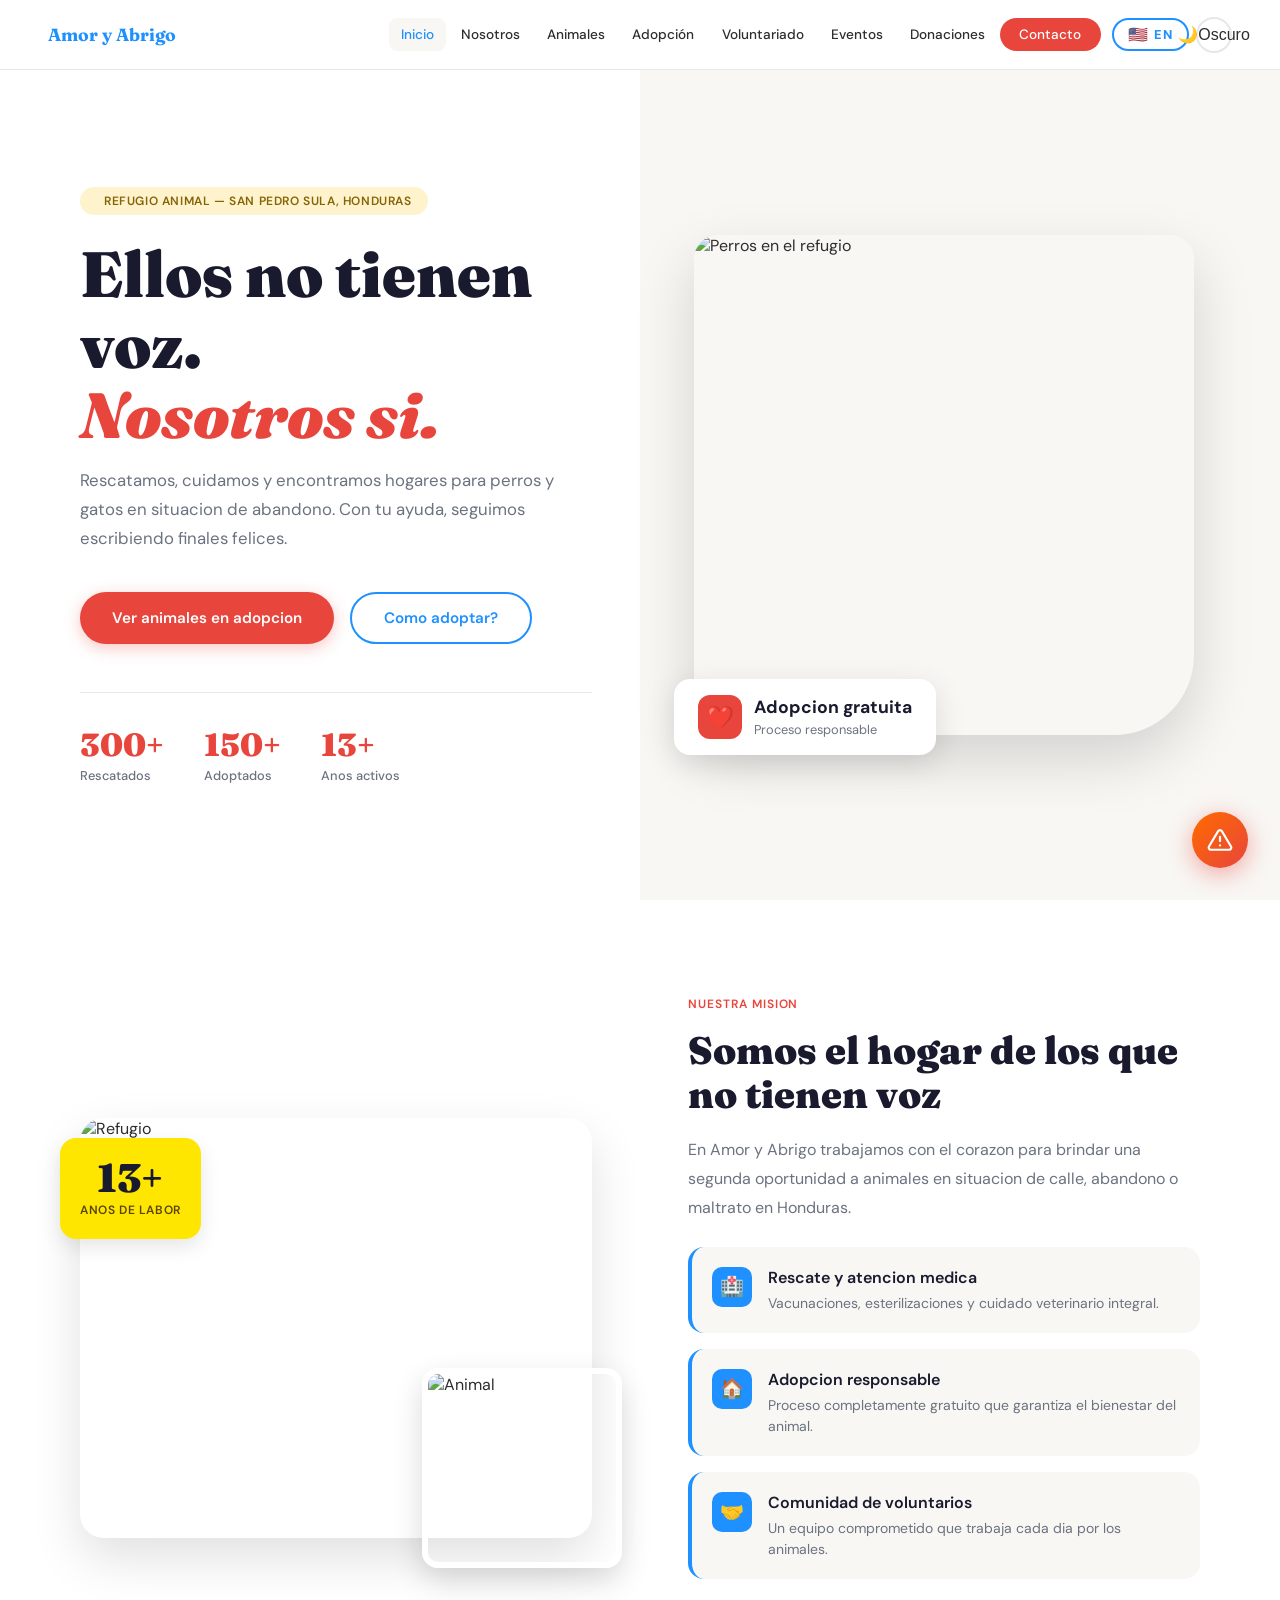
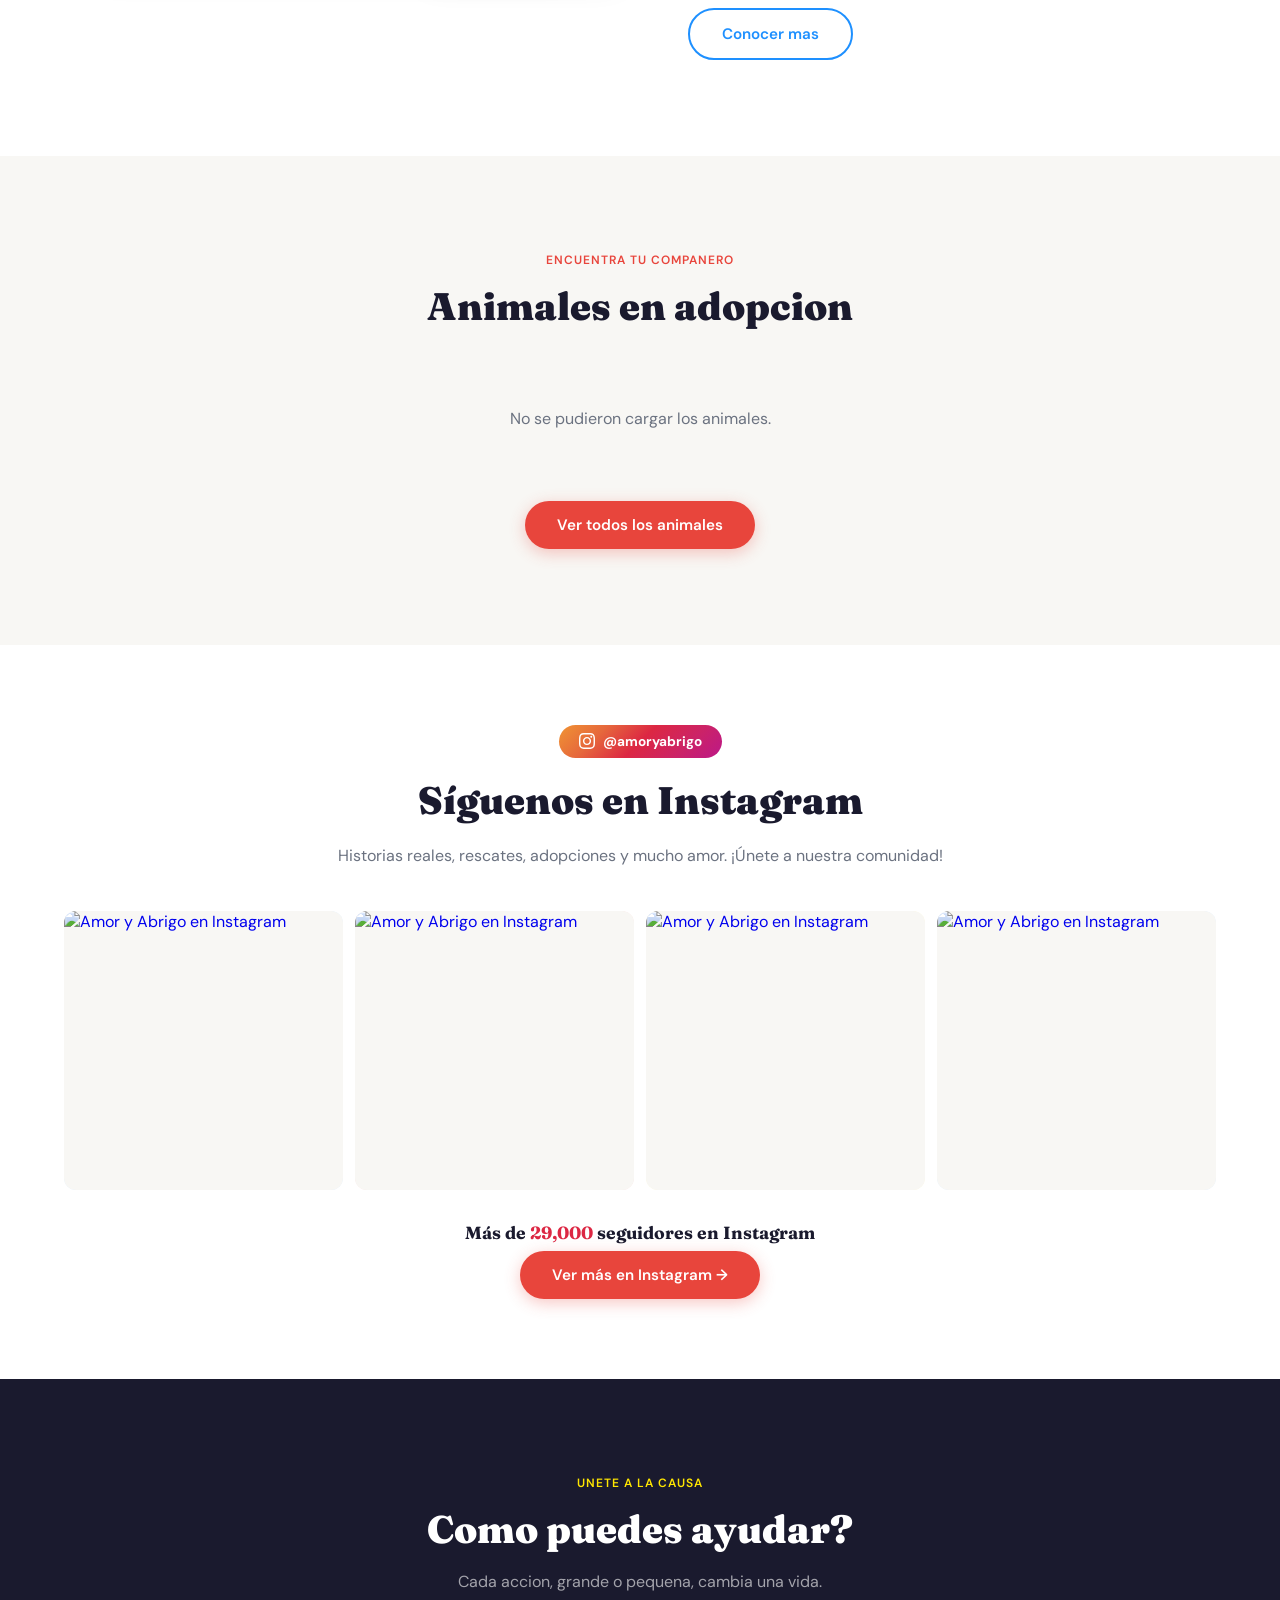
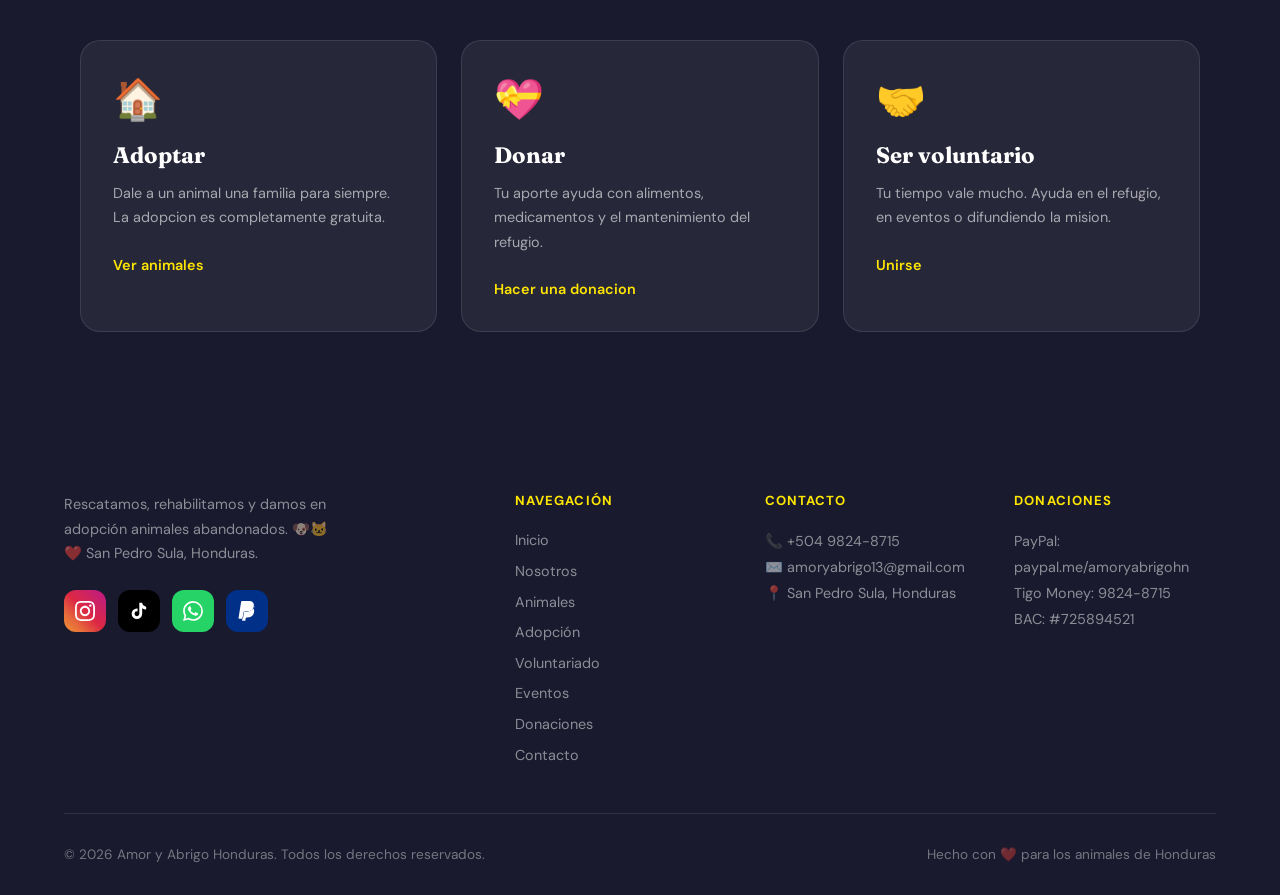
==== commit a300981d: "Add files via upload" ====
--- a/index.html
+++ b/index.html
@@ -125,6 +125,7 @@
 .insta-tile img {
   width: 100%; height: 100%; object-fit: cover;
   transition: transform .4s;
+  background: var(--light);
 }
 .insta-tile:hover img { transform: scale(1.08); }
 .insta-tile-overlay {
@@ -189,7 +190,7 @@
   <span class="lang-flag">🇺🇸</span><span class="lang-text">EN</span>
 </button>
   
-    <button class="darkmode-btn" id="darkBtn" onclick="toggleDark()" aria-label="Modo oscuro"><span id="darkIcon">🌙</span></button>
+    <button class="darkmode-btn" id="darkBtn" onclick="toggleDark()" aria-label="Modo oscuro"><span class="dark-icon">🌙</span><span class="dark-label">Oscuro</span></button>
   </div>
   <button class="hamburger" id="hamburger" onclick="toggleMenu()" aria-label="Menu">
     <span></span><span></span><span></span>
@@ -207,7 +208,7 @@
   <div class="mobile-lang"><button class="lang-btn" onclick="toggleLang()" id="langBtnM" aria-label="Cambiar idioma">
   <span class="lang-flag">🇺🇸</span><span class="lang-text">EN</span>
 </button></div>
-  <div style="display:flex;justify-content:center;margin-top:.5rem"><button class="darkmode-btn" onclick="toggleDark()" aria-label="Modo oscuro"><span id="darkIconM">🌙</span></button></div>
+  <div style="display:flex;justify-content:center;margin-top:.5rem"><button class="darkmode-btn" onclick="toggleDark()" aria-label="Modo oscuro"><span class="dark-icon">🌙</span><span class="dark-label">Oscuro</span></button></div>
 </div>
 <section class="hero">
   <div class="hero-content">
@@ -300,19 +301,19 @@
   </div>
   <div class="insta-grid">
     <a href="https://instagram.com/amoryabrigo" target="_blank" class="insta-tile">
-      <img src="https://www.amoryabrigohn.org/images/slider2.jpg" alt="Amor y Abrigo Instagram">
+      <img src="https://www.amoryabrigohn.org/images/slider2.jpg" alt="Amor y Abrigo en Instagram" loading="lazy" onerror="this.parentElement.style.background='#1E90FF20'">
       <div class="insta-tile-overlay">📸</div>
     </a>
     <a href="https://instagram.com/amoryabrigo" target="_blank" class="insta-tile">
-      <img src="https://www.amoryabrigohn.org/images/aboutus2.png" alt="Amor y Abrigo Instagram">
+      <img src="https://www.amoryabrigohn.org/images/aboutus2.png" alt="Amor y Abrigo en Instagram" loading="lazy" onerror="this.parentElement.style.background='#E8453C20'">
       <div class="insta-tile-overlay">❤️</div>
     </a>
     <a href="https://instagram.com/amoryabrigo" target="_blank" class="insta-tile">
-      <img src="https://www.amoryabrigohn.org/images/about.png" alt="Amor y Abrigo Instagram">
+      <img src="https://www.amoryabrigohn.org/images/about.png" alt="Amor y Abrigo en Instagram" loading="lazy" onerror="this.parentElement.style.background='#FFE60020'">
       <div class="insta-tile-overlay">🐾</div>
     </a>
     <a href="https://instagram.com/amoryabrigo" target="_blank" class="insta-tile">
-      <img src="https://www.amoryabrigohn.org/images/about2.jpg" alt="Amor y Abrigo Instagram">
+      <img src="https://www.amoryabrigohn.org/images/about2.jpg" alt="Amor y Abrigo en Instagram" loading="lazy" onerror="this.parentElement.style.background='#1E90FF20'">
       <div class="insta-tile-overlay">🏠</div>
     </a>
   </div>
@@ -451,22 +452,29 @@
 });
 
 /* DARK MODE */
-(function() {
-  if (localStorage.getItem('ayaDark') === '1') {
-    document.body.classList.add('dark-mode');
-    var ic = document.getElementById('darkIcon');
-    if (ic) ic.textContent = '☀️';
-  }
-})();
-window.toggleDark = function() {
-  document.body.classList.toggle('dark-mode');
+function toggleDark() {
+  var isDark = document.body.classList.toggle('dark-mode');
+  localStorage.setItem('ayaDark', isDark ? '1' : '0');
+  document.querySelectorAll('.dark-icon').forEach(function(el) {
+    el.textContent = isDark ? '☀️' : '🌙';
+  });
+  document.querySelectorAll('.dark-label').forEach(function(el) {
+    el.textContent = isDark ? 'Claro' : 'Oscuro';
+  });
+}
+// Apply on load immediately
+if (localStorage.getItem('ayaDark') === '1') {
+  document.body.classList.add('dark-mode');
+}
+document.addEventListener('DOMContentLoaded', function() {
   var isDark = document.body.classList.contains('dark-mode');
-  localStorage.setItem('ayaDark', isDark ? '1' : '0');
-  var ic = document.getElementById('darkIcon');
-  if (ic) ic.textContent = isDark ? '☀️' : '🌙';
-  var icm = document.getElementById('darkIconM');
-  if (icm) icm.textContent = isDark ? '☀️' : '🌙';
-};
+  document.querySelectorAll('.dark-icon').forEach(function(el) {
+    el.textContent = isDark ? '☀️' : '🌙';
+  });
+  document.querySelectorAll('.dark-label').forEach(function(el) {
+    el.textContent = isDark ? 'Claro' : 'Oscuro';
+  });
+});
 </script>
 <script>
 (function() {
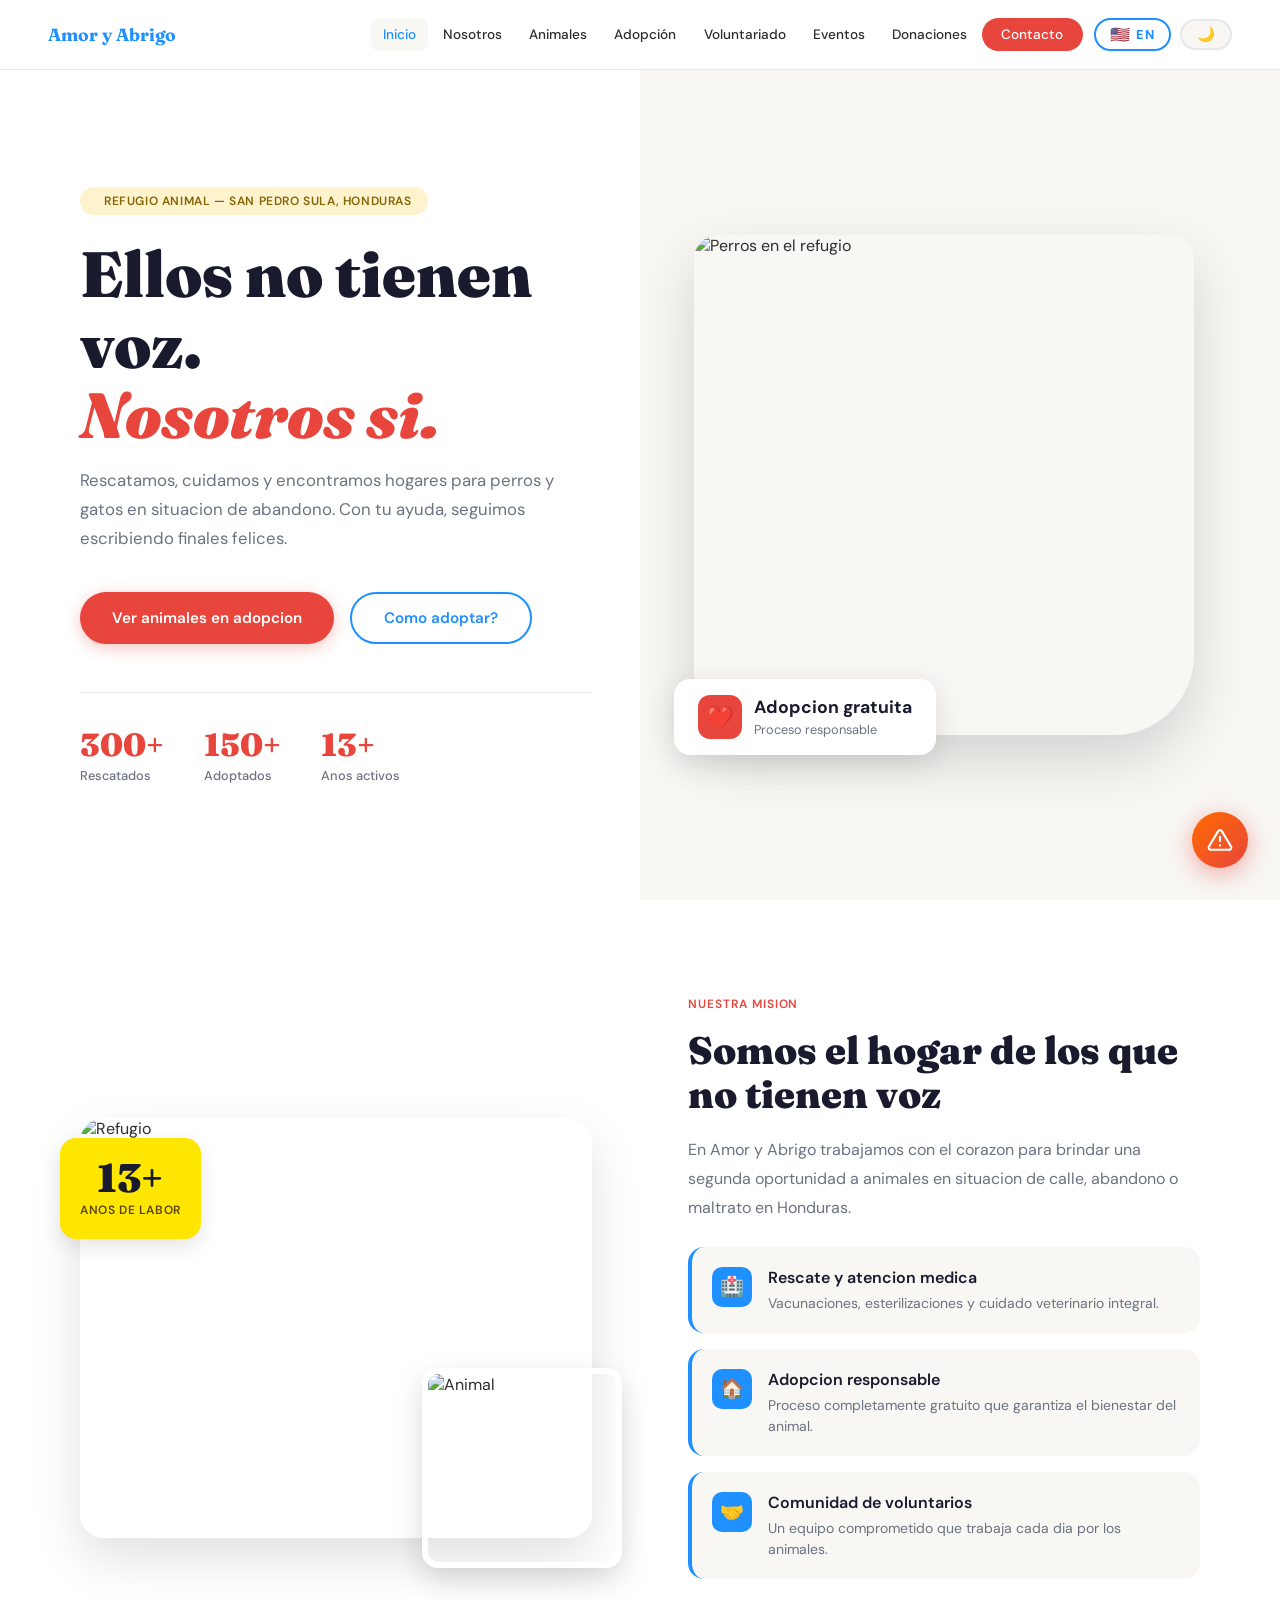
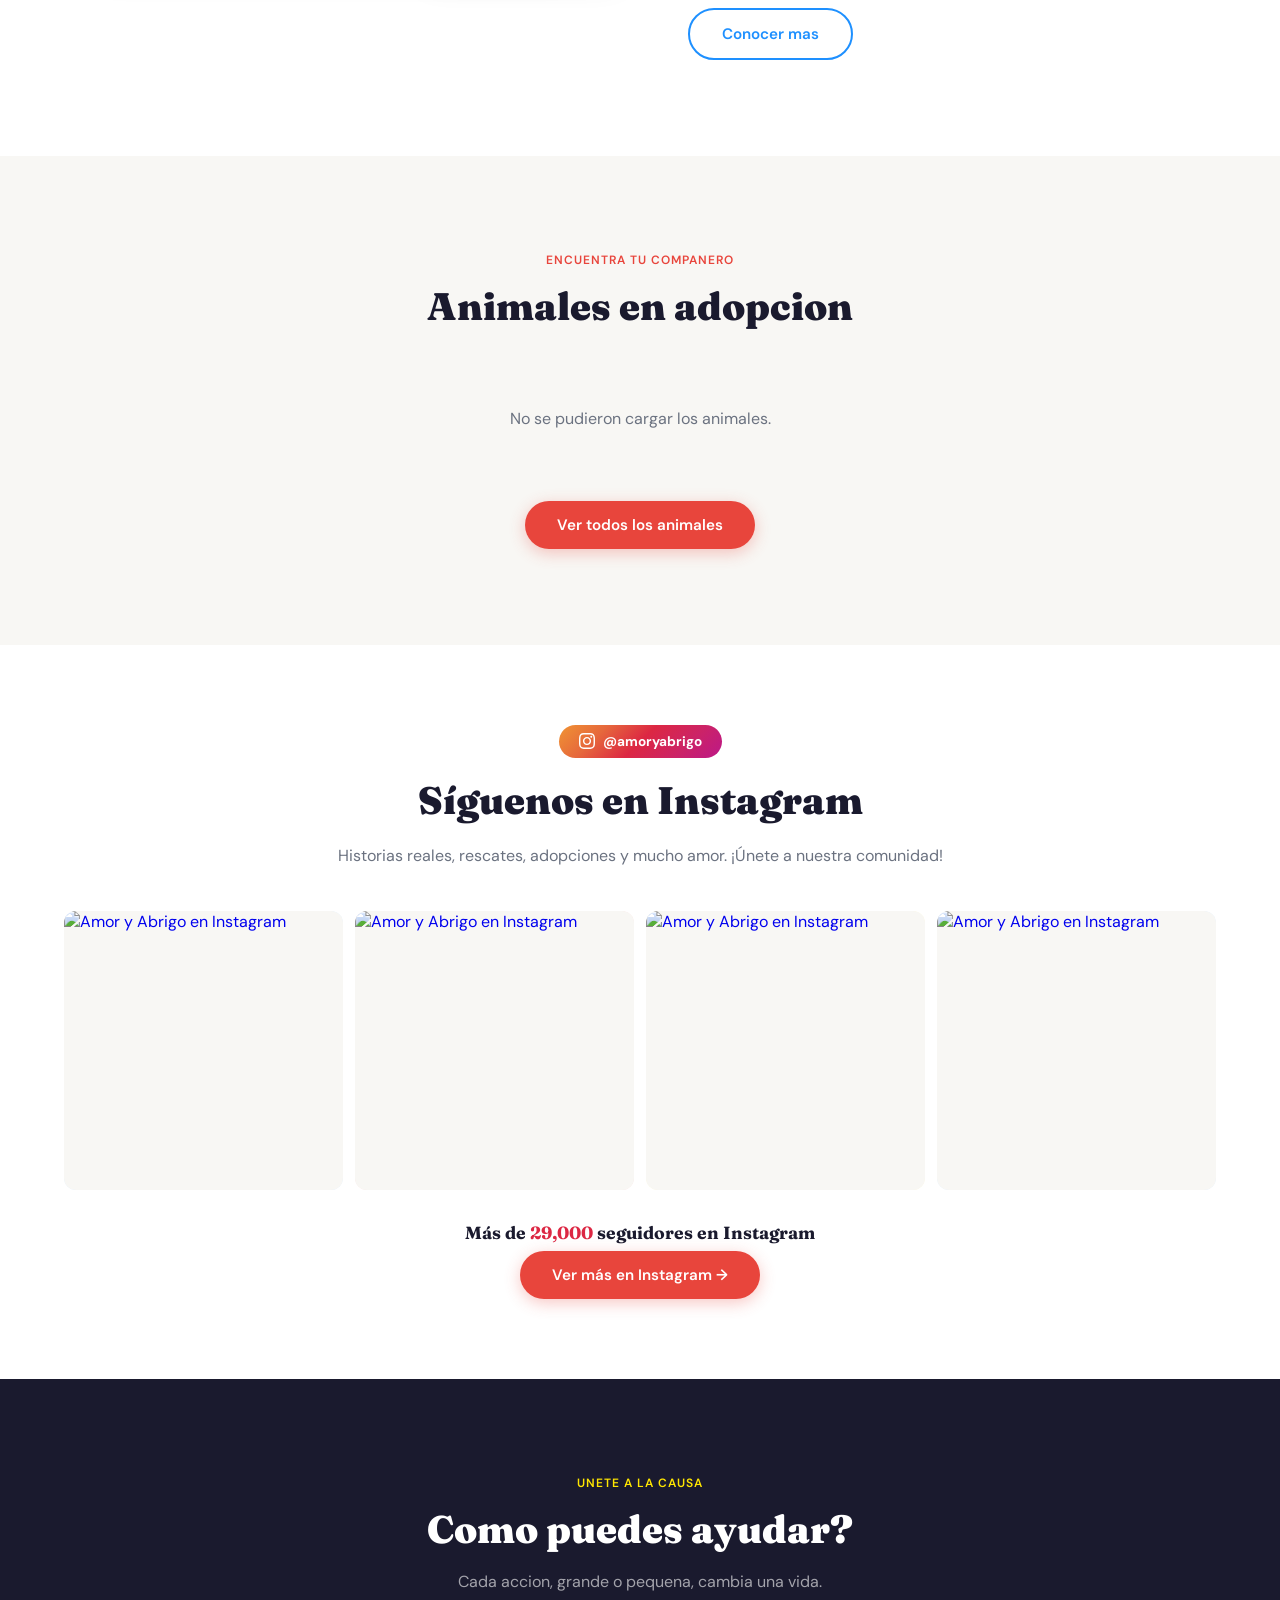
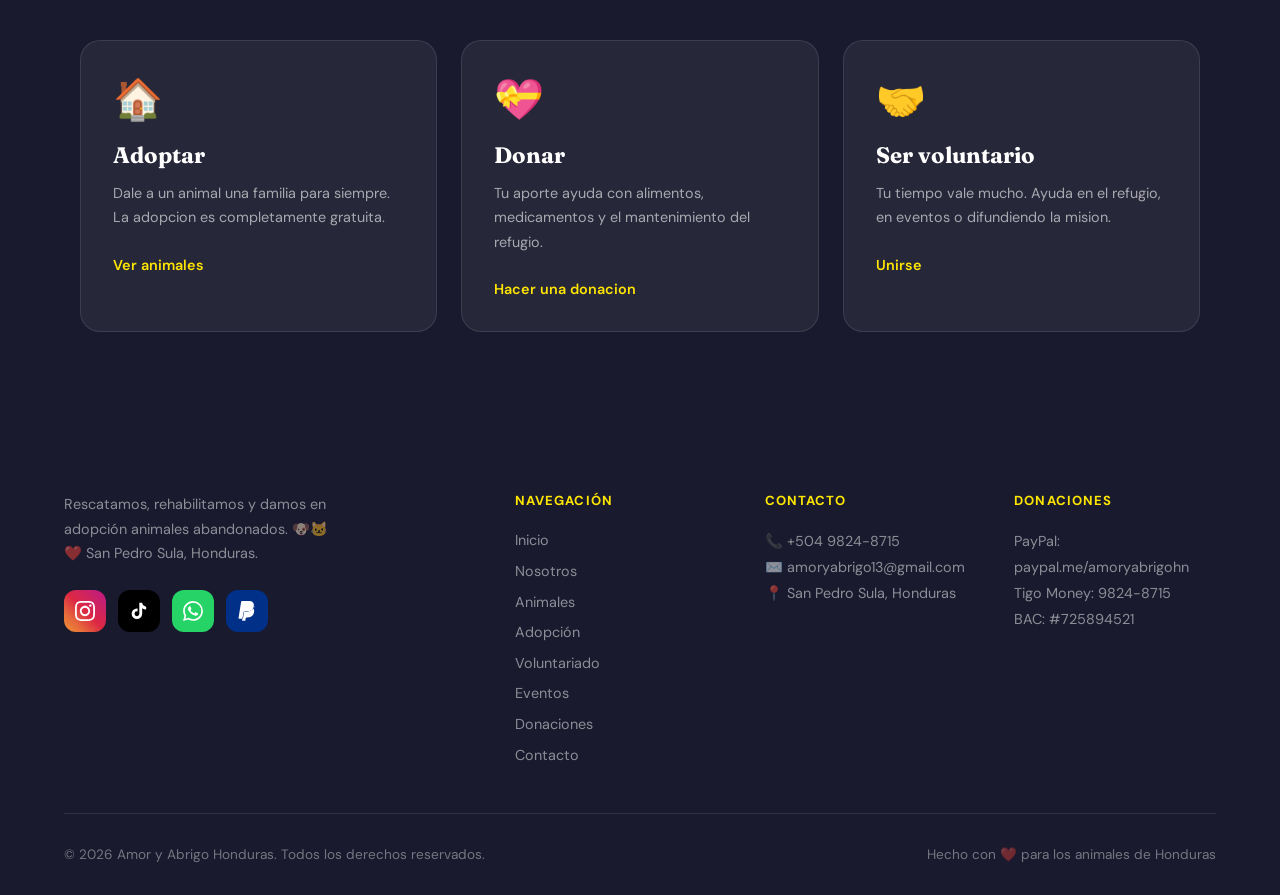
==== commit 2c1f174d: "Add files via upload" ====
--- a/index.html
+++ b/index.html
@@ -190,7 +190,7 @@
   <span class="lang-flag">🇺🇸</span><span class="lang-text">EN</span>
 </button>
   
-    <button class="darkmode-btn" id="darkBtn" onclick="toggleDark()" aria-label="Modo oscuro"><span class="dark-icon">🌙</span><span class="dark-label">Oscuro</span></button>
+    <button class="darkmode-btn" id="darkBtn" onclick="toggleDark()" aria-label="Modo oscuro"><span class="dark-icon">🌙</span></button>
   </div>
   <button class="hamburger" id="hamburger" onclick="toggleMenu()" aria-label="Menu">
     <span></span><span></span><span></span>
@@ -208,7 +208,7 @@
   <div class="mobile-lang"><button class="lang-btn" onclick="toggleLang()" id="langBtnM" aria-label="Cambiar idioma">
   <span class="lang-flag">🇺🇸</span><span class="lang-text">EN</span>
 </button></div>
-  <div style="display:flex;justify-content:center;margin-top:.5rem"><button class="darkmode-btn" onclick="toggleDark()" aria-label="Modo oscuro"><span class="dark-icon">🌙</span><span class="dark-label">Oscuro</span></button></div>
+  <div style="display:flex;justify-content:center;margin-top:.5rem"><button class="darkmode-btn" onclick="toggleDark()" aria-label="Modo oscuro"><span class="dark-icon">🌙</span></button></div>
 </div>
 <section class="hero">
   <div class="hero-content">
--- a/styles.css
+++ b/styles.css
@@ -403,66 +403,111 @@
   .form-row { grid-template-columns:1fr; }
 }
 
+
 /* ============================================================
    DARK MODE
 ============================================================ */
 body.dark-mode {
   --white:  #0f0f1a;
   --light:  #1a1a2e;
-  --text:   #e8e8f0;
-  --dark:   #e8e8f0;
+  --text:   #d8d8e8;
   --border: #2a2a3e;
-  --gray:   #9090aa;
-  --shadow: 0 4px 24px rgba(0,0,0,.3);
+  --gray:   #8888aa;
+  --shadow: 0 4px 24px rgba(0,0,0,.35);
   background: #0f0f1a;
-  color: #e8e8f0;
-}
-body.dark-mode nav {
-  background: rgba(15,15,26,.97);
-  border-bottom-color: #2a2a3e;
-}
-body.dark-mode .nav-links a { color: #e8e8f0; }
+  color: #d8d8e8;
+}
+body.dark-mode nav { background: rgba(15,15,26,.97); border-bottom-color: #2a2a3e; }
+body.dark-mode .nav-links a { color: #d8d8e8; }
 body.dark-mode .nav-links a:hover,
 body.dark-mode .nav-links a.active { background: #1a1a2e; color: var(--blue); }
+body.dark-mode .mobile-menu { background: #0f0f1a; border-bottom-color: #2a2a3e; }
+body.dark-mode .mobile-menu a { color: #d8d8e8; }
+body.dark-mode .hamburger span { background: #d8d8e8; }
 body.dark-mode .hero { background: #0f0f1a; }
-body.dark-mode .hero::before { background: #1a1a2e; }
-body.dark-mode .animal-card { background: #1a1a2e; }
-body.dark-mode .animal-tag { background: #252540; }
-body.dark-mode .feature { background: #1a1a2e; border-left-color: var(--blue); }
+body.dark-mode .hero::before { background: #111122; }
+body.dark-mode .hero h1 { color: #eeeef8; }
+body.dark-mode .hero-tag { background: #1a1a2e; }
+body.dark-mode .hero-tag-text strong { color: #eeeef8; }
+body.dark-mode .section-title { color: #eeeef8; }
+body.dark-mode .section-desc  { color: #8888aa; }
+body.dark-mode .animal-card   { background: #1a1a2e; border: 1px solid #2a2a3e; }
+body.dark-mode .animal-name   { color: #eeeef8; }
+body.dark-mode .animal-tag    { background: #252540; color: #9090aa; }
+body.dark-mode .feature       { background: #1a1a2e; }
 body.dark-mode .feature:hover { background: #1e2a40; }
-body.dark-mode .step { background: #1a1a2e; }
-body.dark-mode .step:hover { background: #1e2a40; }
-body.dark-mode .req-card { background: #1a1a2e; }
-body.dark-mode .value-card { background: #1a1a2e; }
-body.dark-mode .mv-card { background: #1a1a2e; }
-body.dark-mode .bank-card { background: #1a1a2e; border-color: #2a2a3e; }
+body.dark-mode .step          { background: #1a1a2e; }
+body.dark-mode .step:hover    { background: #1e2a40; }
+body.dark-mode .step-content strong { color: #eeeef8; }
+body.dark-mode .req-card      { background: #1a1a2e; border: 1px solid #2a2a3e; }
+body.dark-mode .req-card h4   { color: #eeeef8; }
+body.dark-mode .value-card    { background: #1a1a2e; }
+body.dark-mode .value-card h3 { color: #eeeef8; }
+body.dark-mode .mv-card       { background: #1a1a2e; }
+body.dark-mode .mv-card h3    { color: #eeeef8; }
+body.dark-mode .bank-card     { background: #1a1a2e; border-color: #2a2a3e; }
 body.dark-mode .bank-card.featured { background: #1a2035; }
-body.dark-mode .way-card { background: #1a1a2e; }
-body.dark-mode .impact-card { background: rgba(255,255,255,.04); }
-body.dark-mode .event-card { background: #1a1a2e; border-color: #2a2a3e; }
-body.dark-mode .event-top { border-bottom-color: #2a2a3e; }
-body.dark-mode .mobile-menu { background: #0f0f1a; border-bottom-color: #2a2a3e; }
-body.dark-mode .mobile-menu a { color: #e8e8f0; }
-body.dark-mode .section-title { color: #e8e8f0; }
-body.dark-mode .hero h1 { color: #e8e8f0; }
-body.dark-mode .don-stat { background: rgba(255,255,255,.07); }
-
+body.dark-mode .bank-name     { color: #eeeef8; }
+body.dark-mode .bank-detail   { color: #8888aa; }
+body.dark-mode .bank-detail strong { color: #d8d8e8; }
+body.dark-mode .way-card      { background: #1a1a2e; }
+body.dark-mode .way-card h3   { color: #eeeef8; }
+body.dark-mode .event-card    { background: #1a1a2e; border-color: #2a2a3e; }
+body.dark-mode .event-top     { border-bottom-color: #2a2a3e; }
+body.dark-mode .event-title   { color: #eeeef8; }
+body.dark-mode .event-desc    { color: #8888aa; }
+body.dark-mode .event-meta    { color: #8888aa; }
+body.dark-mode .collab-circle { background: #1a1a2e; border-color: #2a2a3e; }
+body.dark-mode .collab-name   { color: #8888aa; }
+body.dark-mode .impact-card   { background: rgba(255,255,255,.05); }
+body.dark-mode .tab-btn       { background: #1a1a2e; color: #8888aa; border-color: #2a2a3e; }
+body.dark-mode .tab-btn.active { background: var(--blue); color: #fff; }
+body.dark-mode .tab-btn:hover:not(.active) { background: #252540; color: var(--blue); }
+body.dark-mode .tab-info h2   { color: #eeeef8; }
+body.dark-mode .tab-info p    { color: #8888aa; }
+body.dark-mode .benefit       { background: #1a1a2e; }
+body.dark-mode .benefit-text strong { color: #eeeef8; }
+body.dark-mode .filter-btn    { background: #1a1a2e; color: #8888aa; border-color: #2a2a3e; }
+body.dark-mode .filter-btn.active,
+body.dark-mode .filter-btn:hover { background: var(--blue); color: #fff; border-color: var(--blue); }
+body.dark-mode .contact-method { background: #1a1a2e; }
+body.dark-mode .contact-method:hover { background: #1e2a40; }
+body.dark-mode .method-text strong { color: #eeeef8; }
+body.dark-mode .about-img .mission-badge { background: var(--yellow); }
+body.dark-mode .stats-row     { background: #111122; }
+body.dark-mode .map-section h3 { color: #eeeef8; }
+body.dark-mode .map-wrap      { border-color: #2a2a3e; }
+body.dark-mode .map-overlay-badge { background: #1a1a2e; }
+body.dark-mode .map-overlay-badge span { color: #eeeef8; }
+body.dark-mode .insta-section { background: #0f0f1a; }
+body.dark-mode .insta-followers { color: #eeeef8; }
+body.dark-mode .don-stat      { background: rgba(255,255,255,.08); }
+body.dark-mode .tier-card     { background: rgba(255,255,255,.05); border-color: rgba(255,255,255,.1); }
+body.dark-mode .tier-card.selected,
+body.dark-mode .tier-card:hover { background: rgba(30,144,255,.18); border-color: var(--blue); }
+body.dark-mode .apadrina-action { background: rgba(255,255,255,.05); border-color: rgba(255,255,255,.1); }
+body.dark-mode .apadrina-action h4 { color: #eeeef8; }
+/* Sections already dark — leave unchanged */
+body.dark-mode .help          { background: var(--dark); }
+body.dark-mode footer         { background: var(--dark); }
+body.dark-mode .form-wrap     { background: var(--dark); }
+body.dark-mode .page-hero     { background: var(--blue); }
+body.dark-mode .don-hero      { background: linear-gradient(135deg,#0a0a18,#0a2050); }
+body.dark-mode .apadrina-section { background: linear-gradient(135deg,#0a0a18,#0a2050); }
+body.dark-mode .impact-section { background: var(--dark); }
+body.dark-mode .don-cta       { background: linear-gradient(135deg,var(--red),#c73530); }
+body.dark-mode .cta-section   { background: var(--blue); }
 /* Dark mode toggle button */
 .darkmode-btn {
-  display: inline-flex; align-items: center; justify-content: center;
-  width: 36px; height: 36px; border-radius: 50%;
+  display: inline-flex; align-items: center; gap: 6px;
+  padding: .42rem .95rem; border-radius: 50px;
   border: 2px solid var(--border);
-  background: transparent; cursor: pointer;
-  transition: all .25s; margin-left: .25rem;
-  color: var(--text); font-size: 1rem;
-  flex-shrink: 0;
-}
-.darkmode-btn:hover {
-  background: var(--light);
-  border-color: var(--blue);
-  transform: rotate(20deg);
-}
-body.dark-mode .darkmode-btn {
-  border-color: #2a2a3e;
-  color: #e8e8f0;
-}
+  background: var(--light); cursor: pointer;
+  transition: all .25s; margin-left: .35rem;
+  color: var(--text); font-family: "DM Sans",sans-serif;
+  font-size: .8rem; font-weight: 600; white-space: nowrap;
+}
+.darkmode-btn .dark-icon { font-size: .9rem; line-height: 1; }
+.darkmode-btn:hover { background: var(--dark); color: var(--white); border-color: var(--dark); }
+body.dark-mode .darkmode-btn { border-color: #2a2a3e; background: #1a1a2e; color: #d8d8e8; }
+body.dark-mode .darkmode-btn:hover { background: #252540; border-color: #3a3a5e; }
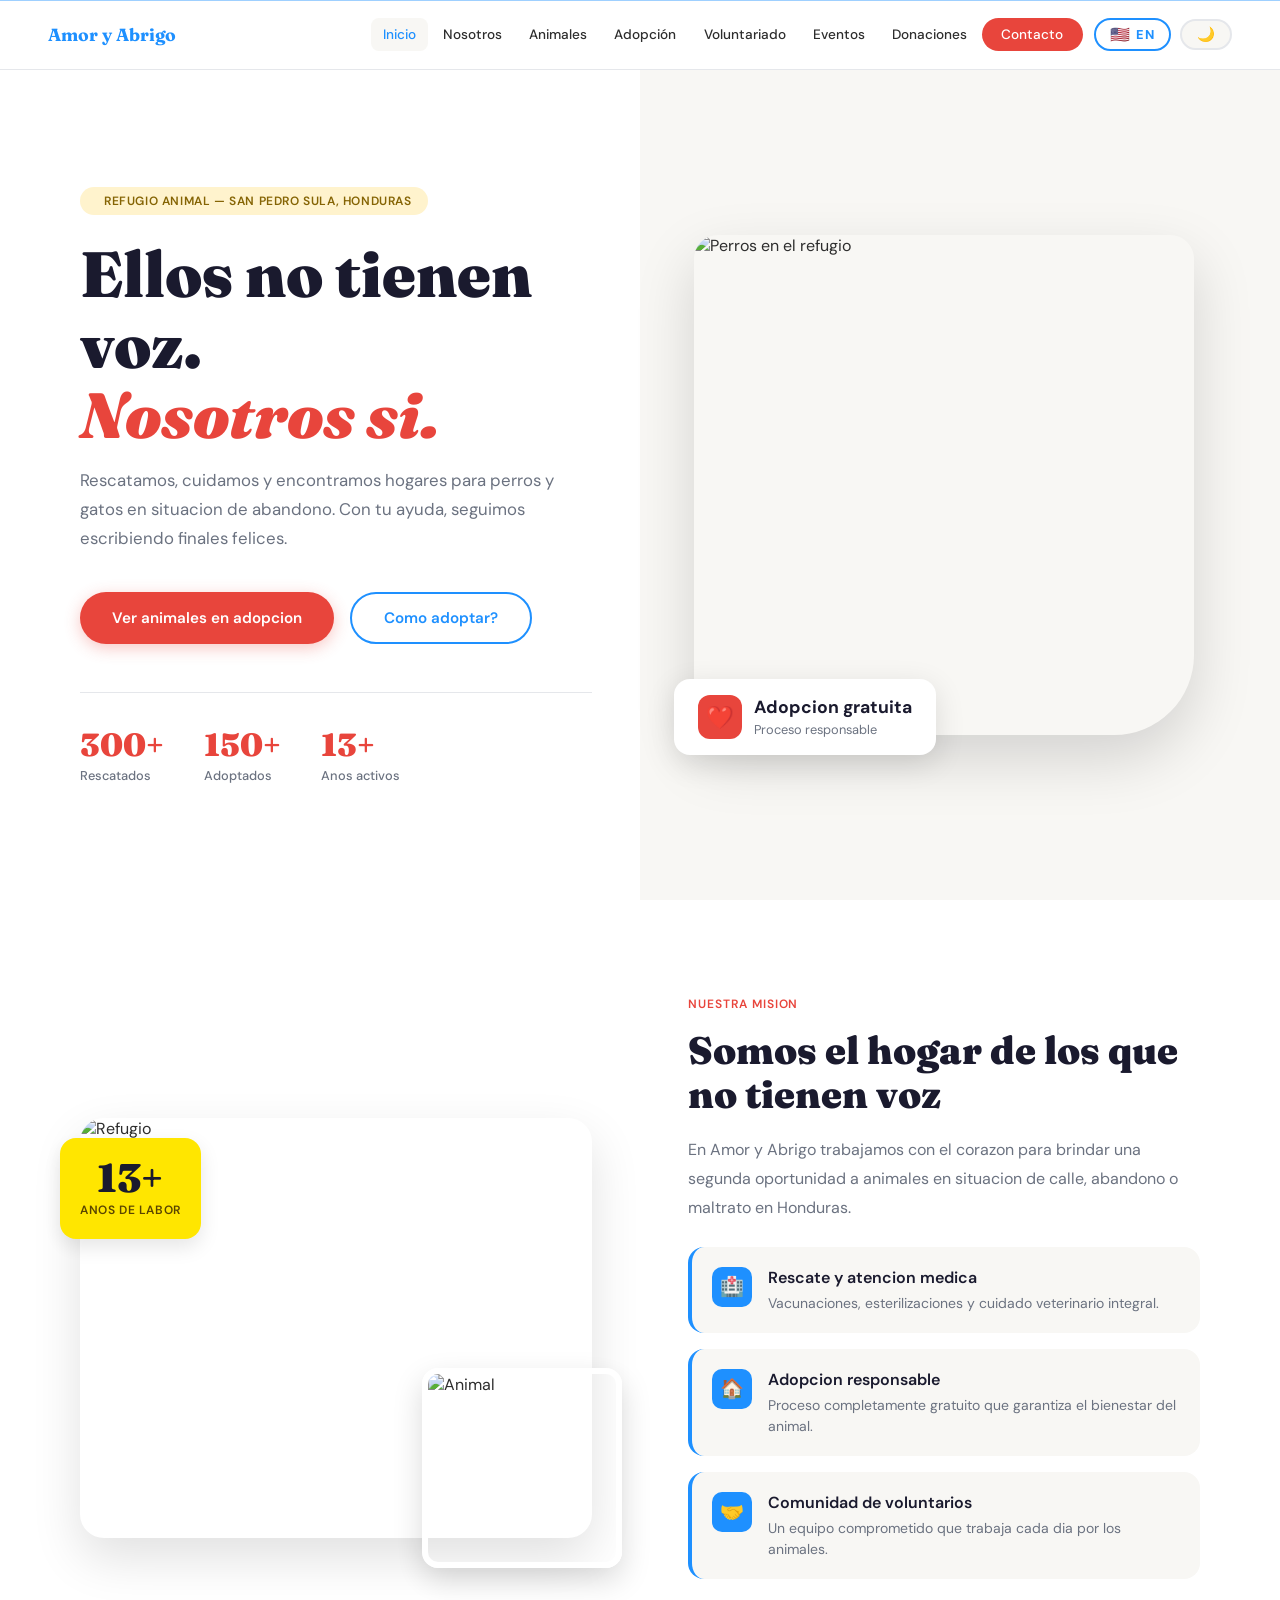
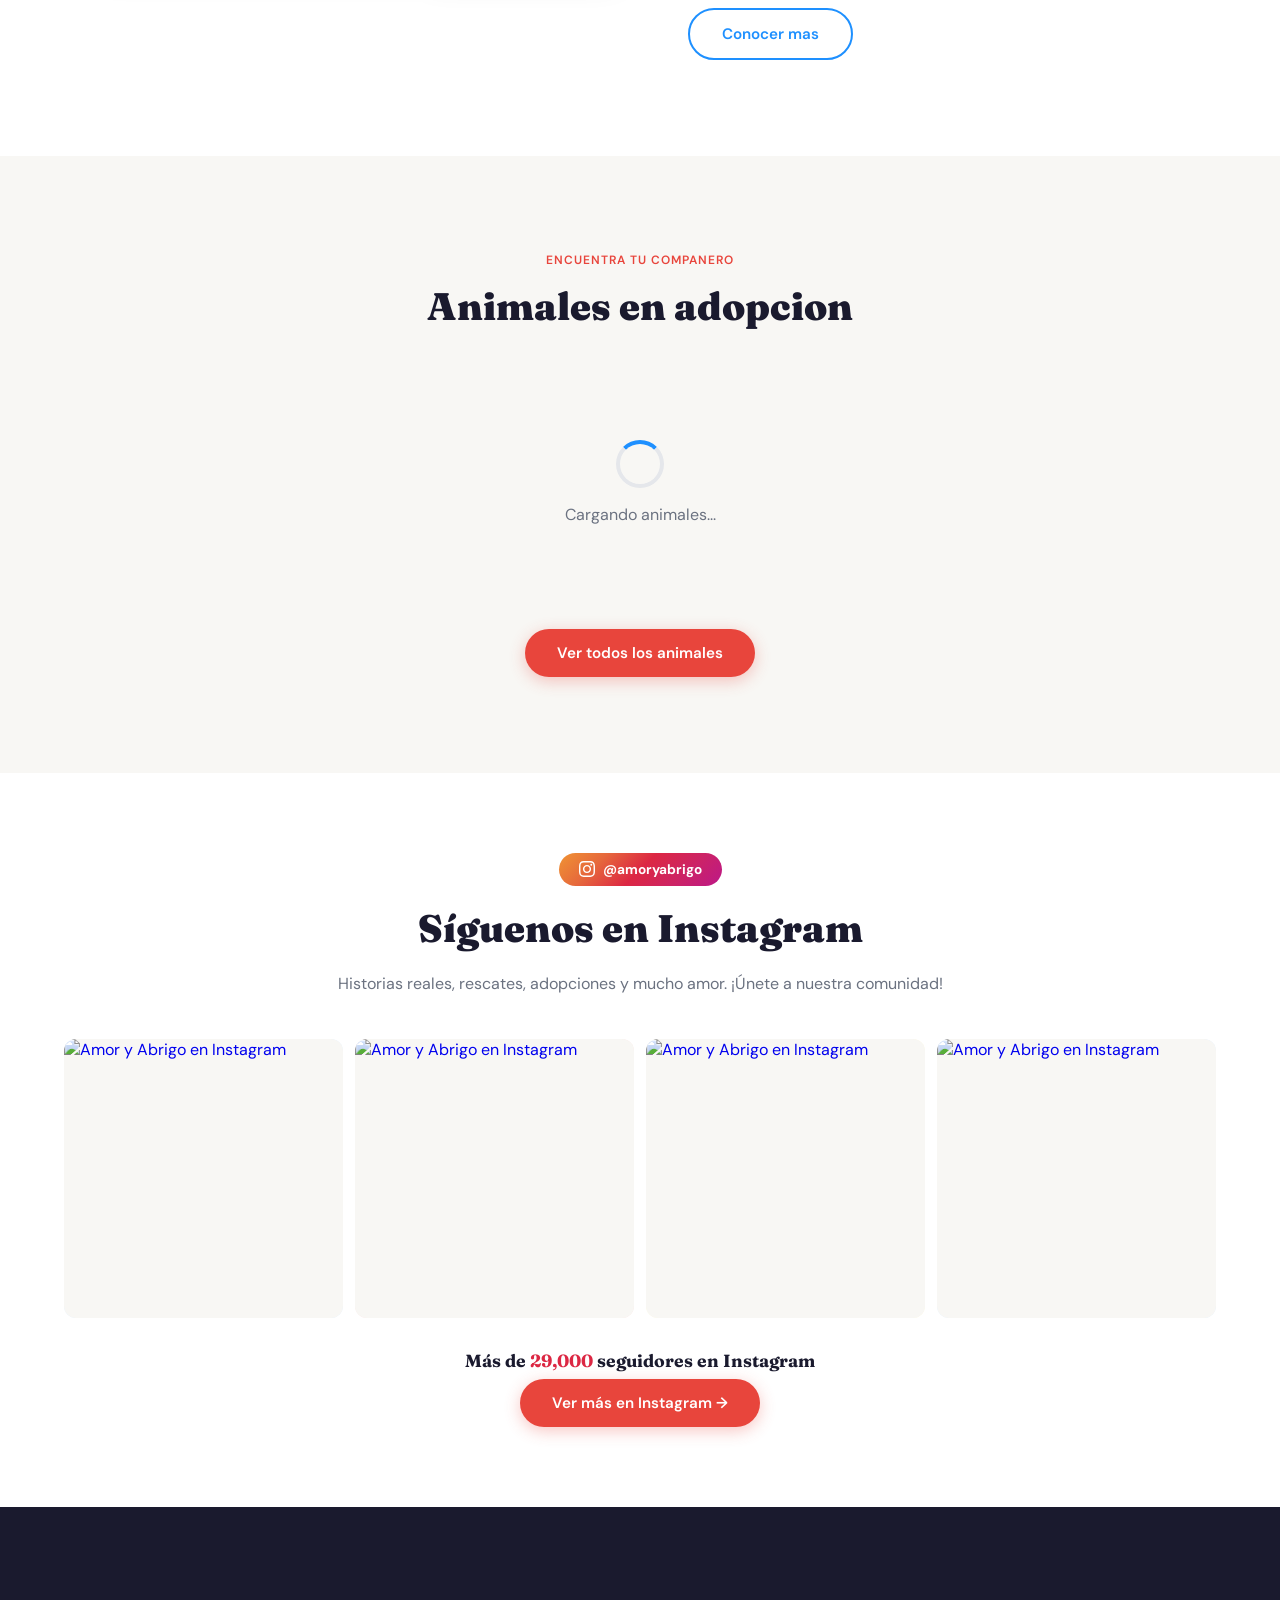
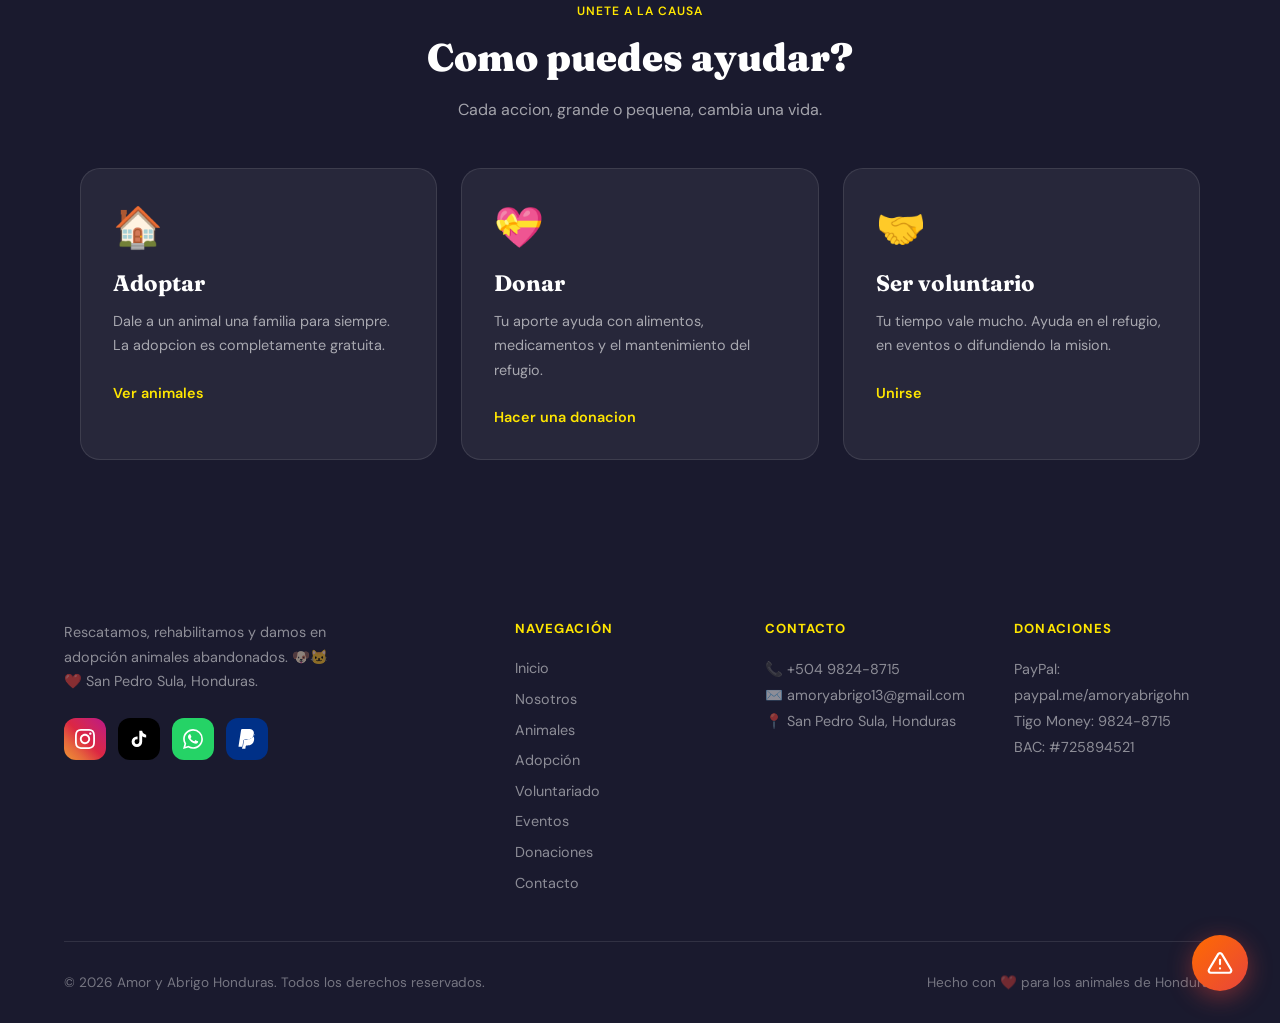
==== commit b5ab8157: "Add files via upload" ====
--- a/index.html
+++ b/index.html
@@ -530,7 +530,7 @@
   card += '<div class="animal-name">' + a.nombre + '</div>';
   card += '<div class="animal-tags">' + tags + '</div>';
   card += '<p class="animal-desc">' + desc + '</p>';
-  card += '<a href="adopcion.html" class="animal-btn ' + btnc + '">' + btnt + '</a>';
+  card += '<a href="adopcion.html" class="animal-btn ' + btnc + '" onclick="if(!this.classList.contains('reservado') && !this.classList.contains('adoptado')) { burstHearts(this); }">' + btnt + '</a>';
   card += '</div></div>';
   return card;
 }
@@ -562,6 +562,91 @@
 
 
 
+
+<!-- ====== FEATURES: PROGRESS + TRANSITION + HEARTS + SUCCESS ====== -->
+<div id="readProgress"></div>
+<div class="page-transition-overlay" id="pageOverlay"></div>
+
+<script>
+/* READING PROGRESS BAR */
+(function() {
+  var bar = document.getElementById('readProgress');
+  if (!bar) return;
+  function updateBar() {
+    var scrollTop = window.scrollY || document.documentElement.scrollTop;
+    var docH = document.documentElement.scrollHeight - window.innerHeight;
+    var pct = docH > 0 ? (scrollTop / docH) * 100 : 0;
+    bar.style.width = Math.min(pct, 100) + '%';
+  }
+  window.addEventListener('scroll', updateBar, { passive: true });
+  updateBar();
+})();
+
+/* PAGE TRANSITION */
+(function() {
+  var overlay = document.getElementById('pageOverlay');
+  if (!overlay) return;
+  document.addEventListener('click', function(e) {
+    var link = e.target.closest('a');
+    if (!link) return;
+    var href = link.getAttribute('href');
+    if (!href) return;
+    if (href.startsWith('#') || href.startsWith('http') ||
+        href.startsWith('mailto') || href.startsWith('tel') ||
+        link.target === '_blank') return;
+    e.preventDefault();
+    overlay.classList.add('exit');
+    setTimeout(function() { window.location.href = href; }, 340);
+  });
+  window.addEventListener('pageshow', function() {
+    overlay.classList.remove('exit');
+  });
+})();
+
+/* HEART BURST */
+window.burstHearts = function(el) {
+  var rect = el.getBoundingClientRect();
+  var cx = rect.left + rect.width / 2;
+  var cy = rect.top + rect.height / 2;
+  var emojis = ['&#10084;&#65039;','&#129505;','&#128155;','&#128154;','&#128153;','&#128156;','&#129447;'];
+  for (var i = 0; i < 7; i++) {
+    (function(idx) {
+      setTimeout(function() {
+        var h = document.createElement('div');
+        h.className = 'heart-burst';
+        h.innerHTML = emojis[idx % emojis.length];
+        h.style.left = (cx + (Math.random() - 0.5) * 60) + 'px';
+        h.style.top  = cy + 'px';
+        document.body.appendChild(h);
+        setTimeout(function() { h.remove(); }, 1000);
+      }, idx * 60);
+    })(i);
+  }
+};
+
+/* ANIMATED FORM SUCCESS */
+window.showFormSuccess = function(containerId, message) {
+  var container = document.getElementById(containerId);
+  if (!container) return;
+  var err = container.querySelector('.form-error');
+  if (err) err.style.display = 'none';
+  var suc = container.querySelector('.form-success');
+  if (!suc) {
+    suc = document.createElement('div');
+    suc.className = 'form-success';
+    container.appendChild(suc);
+  }
+  suc.innerHTML =
+    '<div class="success-checkmark">' +
+      '<svg viewBox="0 0 24 24"><polyline points="20 6 9 17 4 12"/></svg>' +
+    '</div>' +
+    '<div class="form-success-text">' + (message || 'Enviado correctamente') + '</div>';
+  suc.classList.remove('show');
+  void suc.offsetWidth;
+  suc.classList.add('show');
+};
+</script>
+<!-- ====== FIN FEATURES ====== -->
 <!-- ====== DENUNCIA FLOTANTE ====== -->
 <style>
 .report-fab {
--- a/styles.css
+++ b/styles.css
@@ -511,3 +511,200 @@
 .darkmode-btn:hover { background: var(--dark); color: var(--white); border-color: var(--dark); }
 body.dark-mode .darkmode-btn { border-color: #2a2a3e; background: #1a1a2e; color: #d8d8e8; }
 body.dark-mode .darkmode-btn:hover { background: #252540; border-color: #3a3a5e; }
+
+/* ── ADDITIONAL DARK MODE FIXES ── */
+
+/* Help cards (index — Adoptar, Donar, Voluntario) */
+body.dark-mode .help-card h3    { color: #fff; }
+body.dark-mode .help-card p     { color: rgba(255,255,255,.6); }
+
+/* Page heroes — keep white text (they already have blue bg, but titles may override) */
+body.dark-mode .page-hero h1    { color: #fff; }
+body.dark-mode .page-hero p     { color: rgba(255,255,255,.85); }
+body.dark-mode .page-hero .badge { color: #fff; }
+
+/* Form wrap titles and text */
+body.dark-mode .form-wrap h3    { color: #fff; }
+body.dark-mode .form-wrap > p   { color: rgba(255,255,255,.6); }
+
+/* Event card dates */
+body.dark-mode .event-day       { color: #eeeef8; }
+body.dark-mode .event-month     { color: var(--red); }
+
+/* Adoption steps */
+body.dark-mode .step-num        { background: var(--blue); color: #fff; }
+
+/* Requirements section (adopcion) */
+body.dark-mode .req-section     { background: #111122; }
+
+/* Contact methods */
+body.dark-mode .method-text span { color: #8888aa; }
+
+/* Mission section (nosotros) */
+body.dark-mode .mission-main    { filter: brightness(.85); }
+
+/* Stats boxes on dark bg (nosotros) */
+body.dark-mode .stat-box .num   { color: var(--red); }
+body.dark-mode .stat-box .lbl   { color: rgba(255,255,255,.6); }
+
+/* Footer brand text */
+body.dark-mode .footer-brand p  { color: rgba(255,255,255,.5); }
+body.dark-mode .footer-col p    { color: rgba(255,255,255,.5); }
+body.dark-mode .footer-col ul li a { color: rgba(255,255,255,.5); }
+body.dark-mode .footer-bottom p { color: rgba(255,255,255,.4); }
+
+/* Hero stats */
+body.dark-mode .stat-num        { color: var(--red); }
+body.dark-mode .stat-label      { color: #8888aa; }
+
+/* Hero sub text */
+body.dark-mode .hero-sub        { color: #8888aa; }
+
+/* Mission section text */
+body.dark-mode .mission > div .section-desc { color: #8888aa; }
+body.dark-mode .mission > div .section-badge { color: var(--red); }
+
+/* About section (nosotros) */
+body.dark-mode .about-section .section-badge { color: var(--red); }
+body.dark-mode .about-section .section-desc  { color: #8888aa; }
+
+/* Values section (nosotros) */
+body.dark-mode .values-section  { background: #111122; }
+body.dark-mode .value-card p    { color: #8888aa; }
+
+/* Mission/Vision (nosotros) */
+body.dark-mode .mv-section      { background: #0f0f1a; }
+body.dark-mode .mv-card p       { color: #8888aa; }
+
+/* Collaborators section (nosotros) */
+body.dark-mode .collabs-section { background: #111122; }
+body.dark-mode .collabs-section .section-desc { color: #8888aa; }
+
+/* CTA section (nosotros) */
+body.dark-mode .cta-section p   { color: rgba(255,255,255,.85); }
+
+/* Adoption section */
+body.dark-mode .adoption-section { background: #0f0f1a; }
+body.dark-mode .tab-info p      { color: #8888aa; }
+
+/* Requirements grid */
+body.dark-mode .req-grid        { background: transparent; }
+
+/* Voluntariado */
+body.dark-mode .vol-section     { background: #0f0f1a; }
+
+/* Eventos */
+body.dark-mode .events-section  { background: #0f0f1a; }
+body.dark-mode .event-card .event-btn { color: #fff; }
+
+/* Donaciones */
+body.dark-mode .banks-section   { background: #0f0f1a; }
+body.dark-mode .banks-header .section-title { color: #eeeef8; }
+body.dark-mode .banks-header .section-desc  { color: #8888aa; }
+
+/* Contact */
+body.dark-mode .contact-section { background: #0f0f1a; }
+body.dark-mode .contact-section .section-title { color: #eeeef8; }
+body.dark-mode .contact-section .section-desc  { color: #8888aa; }
+
+/* Impact section (donaciones) stays dark — no override needed */
+
+/* Apadrina section text */
+body.dark-mode .tier-label      { color: #eeeef8; }
+body.dark-mode .tier-desc       { color: #8888aa; }
+body.dark-mode .apadrina-action p { color: rgba(255,255,255,.65); }
+body.dark-mode .apadrina-note   { color: rgba(255,255,255,.4); }
+
+/* Quick donate bar */
+body.dark-mode div[style*="background:var(--light)"] { background: #111122 !important; border-color: #2a2a3e !important; }
+
+/* Instagram section */
+body.dark-mode .insta-section .section-title { color: #eeeef8; }
+body.dark-mode .insta-section .section-desc  { color: #8888aa; }
+body.dark-mode .insta-section .section-badge { color: var(--red); }
+
+/* ============================================================
+   PAGE TRANSITION (Feature 14)
+============================================================ */
+.page-transition-overlay {
+  position: fixed; inset: 0; z-index: 99998;
+  background: var(--blue);
+  transform: translateY(-100%);
+  transition: transform .35s cubic-bezier(.76,0,.24,1);
+  pointer-events: none;
+}
+.page-transition-overlay.exit {
+  transform: translateY(0);
+}
+body { animation: pageEnter .4s ease both; }
+@keyframes pageEnter {
+  from { opacity: 0; transform: translateY(8px); }
+  to   { opacity: 1; transform: none; }
+}
+
+/* ============================================================
+   READING PROGRESS BAR (Feature 16)
+============================================================ */
+#readProgress {
+  position: fixed; top: 0; left: 0; z-index: 9999;
+  height: 3px; width: 0%;
+  background: linear-gradient(90deg, var(--blue), var(--red));
+  transition: width .1s linear;
+  border-radius: 0 2px 2px 0;
+}
+
+/* ============================================================
+   HEART BURST ANIMATION (Feature 23)
+============================================================ */
+.heart-burst {
+  position: fixed; pointer-events: none; z-index: 9997;
+  font-size: 1.4rem; animation: heartFly .9s ease forwards;
+}
+@keyframes heartFly {
+  0%   { opacity: 1; transform: translateY(0) scale(1); }
+  60%  { opacity: 1; transform: translateY(-60px) scale(1.3); }
+  100% { opacity: 0; transform: translateY(-110px) scale(.8); }
+}
+
+/* ============================================================
+   ANIMATED FORM SUCCESS (Feature 25)
+============================================================ */
+.form-success {
+  display: none;
+  background: #dcfce7; color: #166534;
+  padding: 1.25rem; border-radius: 14px;
+  text-align: center; font-weight: 600;
+  margin-top: 1rem; flex-direction: column;
+  align-items: center; gap: .75rem;
+  animation: successPop .4s cubic-bezier(.34,1.56,.64,1) both;
+}
+.form-success.show {
+  display: flex;
+}
+@keyframes successPop {
+  from { opacity: 0; transform: scale(.85) translateY(8px); }
+  to   { opacity: 1; transform: scale(1) translateY(0); }
+}
+.success-checkmark {
+  width: 52px; height: 52px;
+  background: #166534; border-radius: 50%;
+  display: flex; align-items: center; justify-content: center;
+  animation: checkPop .5s cubic-bezier(.34,1.56,.64,1) .15s both;
+}
+@keyframes checkPop {
+  from { transform: scale(0) rotate(-45deg); opacity: 0; }
+  to   { transform: scale(1) rotate(0); opacity: 1; }
+}
+.success-checkmark svg {
+  width: 26px; height: 26px;
+  stroke: #fff; stroke-width: 2.5;
+  stroke-linecap: round; stroke-linejoin: round;
+  fill: none;
+  stroke-dasharray: 40;
+  stroke-dashoffset: 40;
+  animation: drawCheck .4s ease .4s forwards;
+}
+@keyframes drawCheck {
+  to { stroke-dashoffset: 0; }
+}
+.form-success-text { font-size: .95rem; line-height: 1.5; }
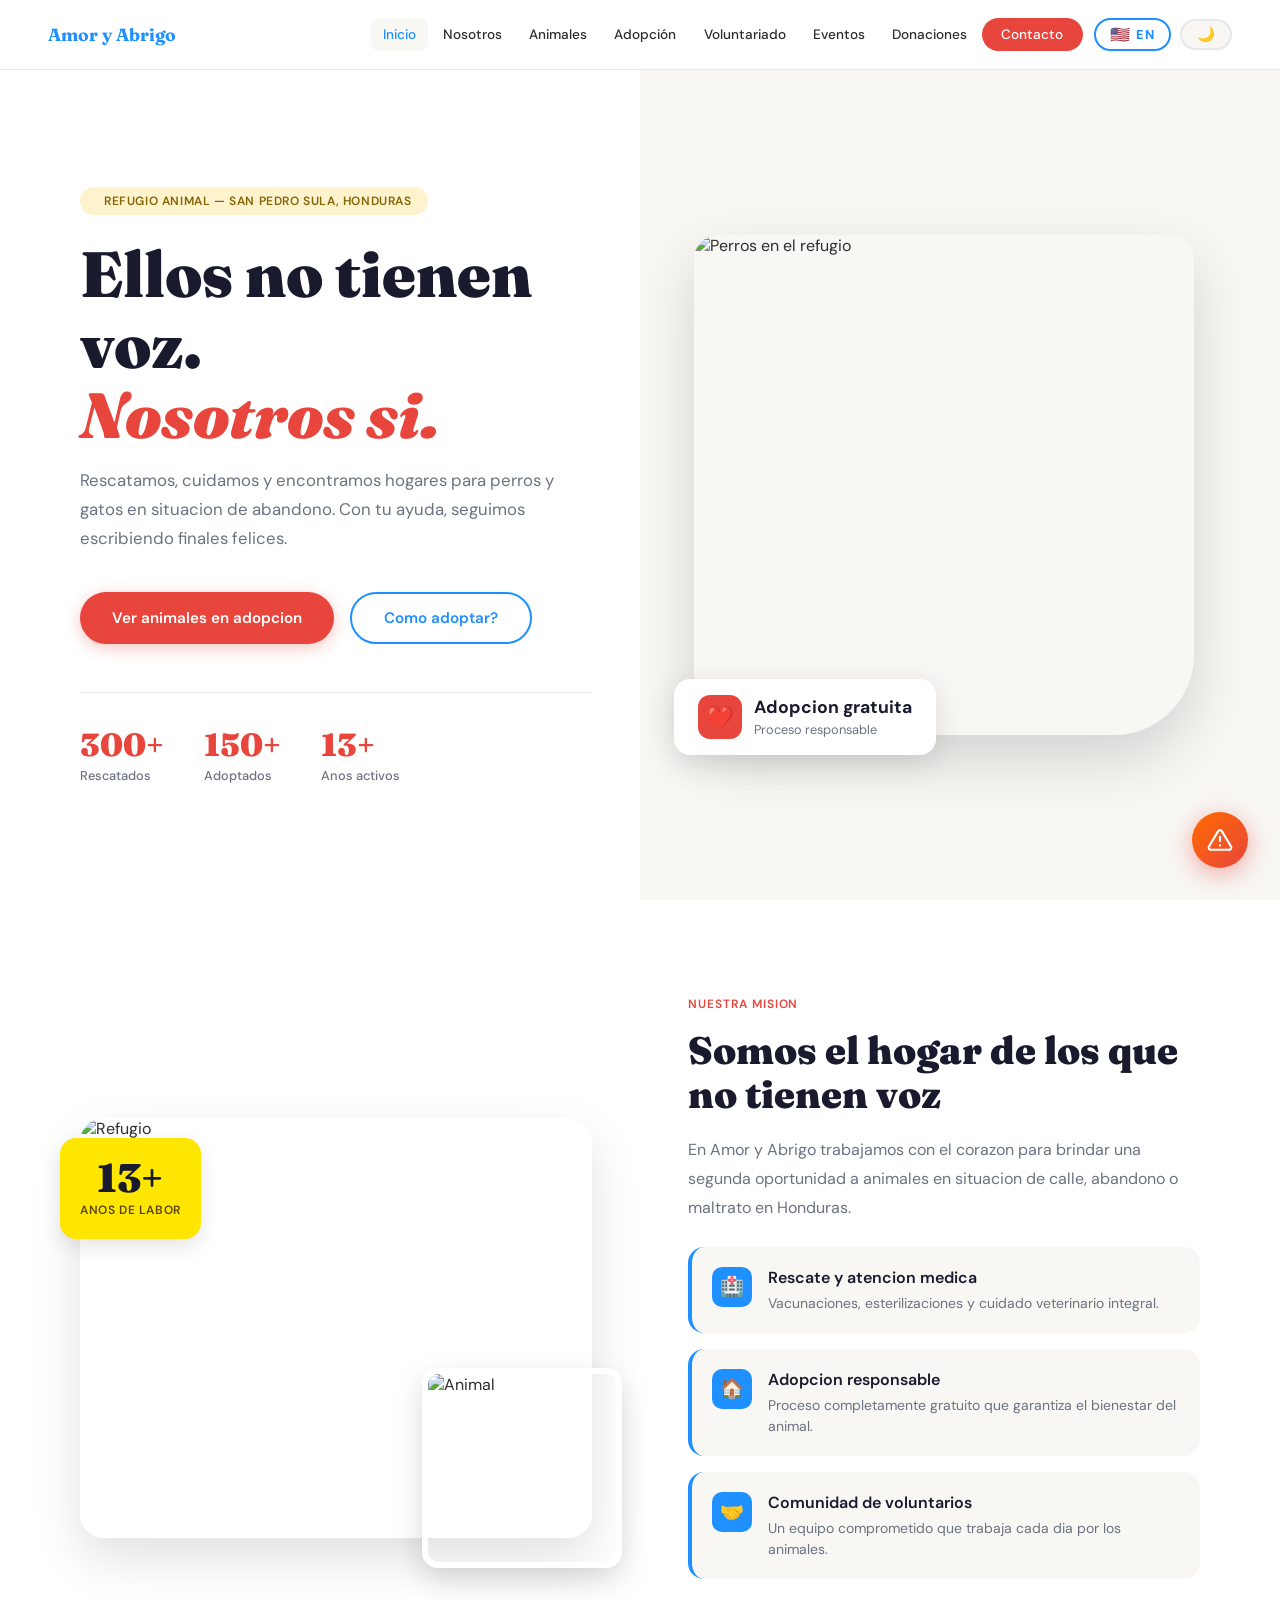
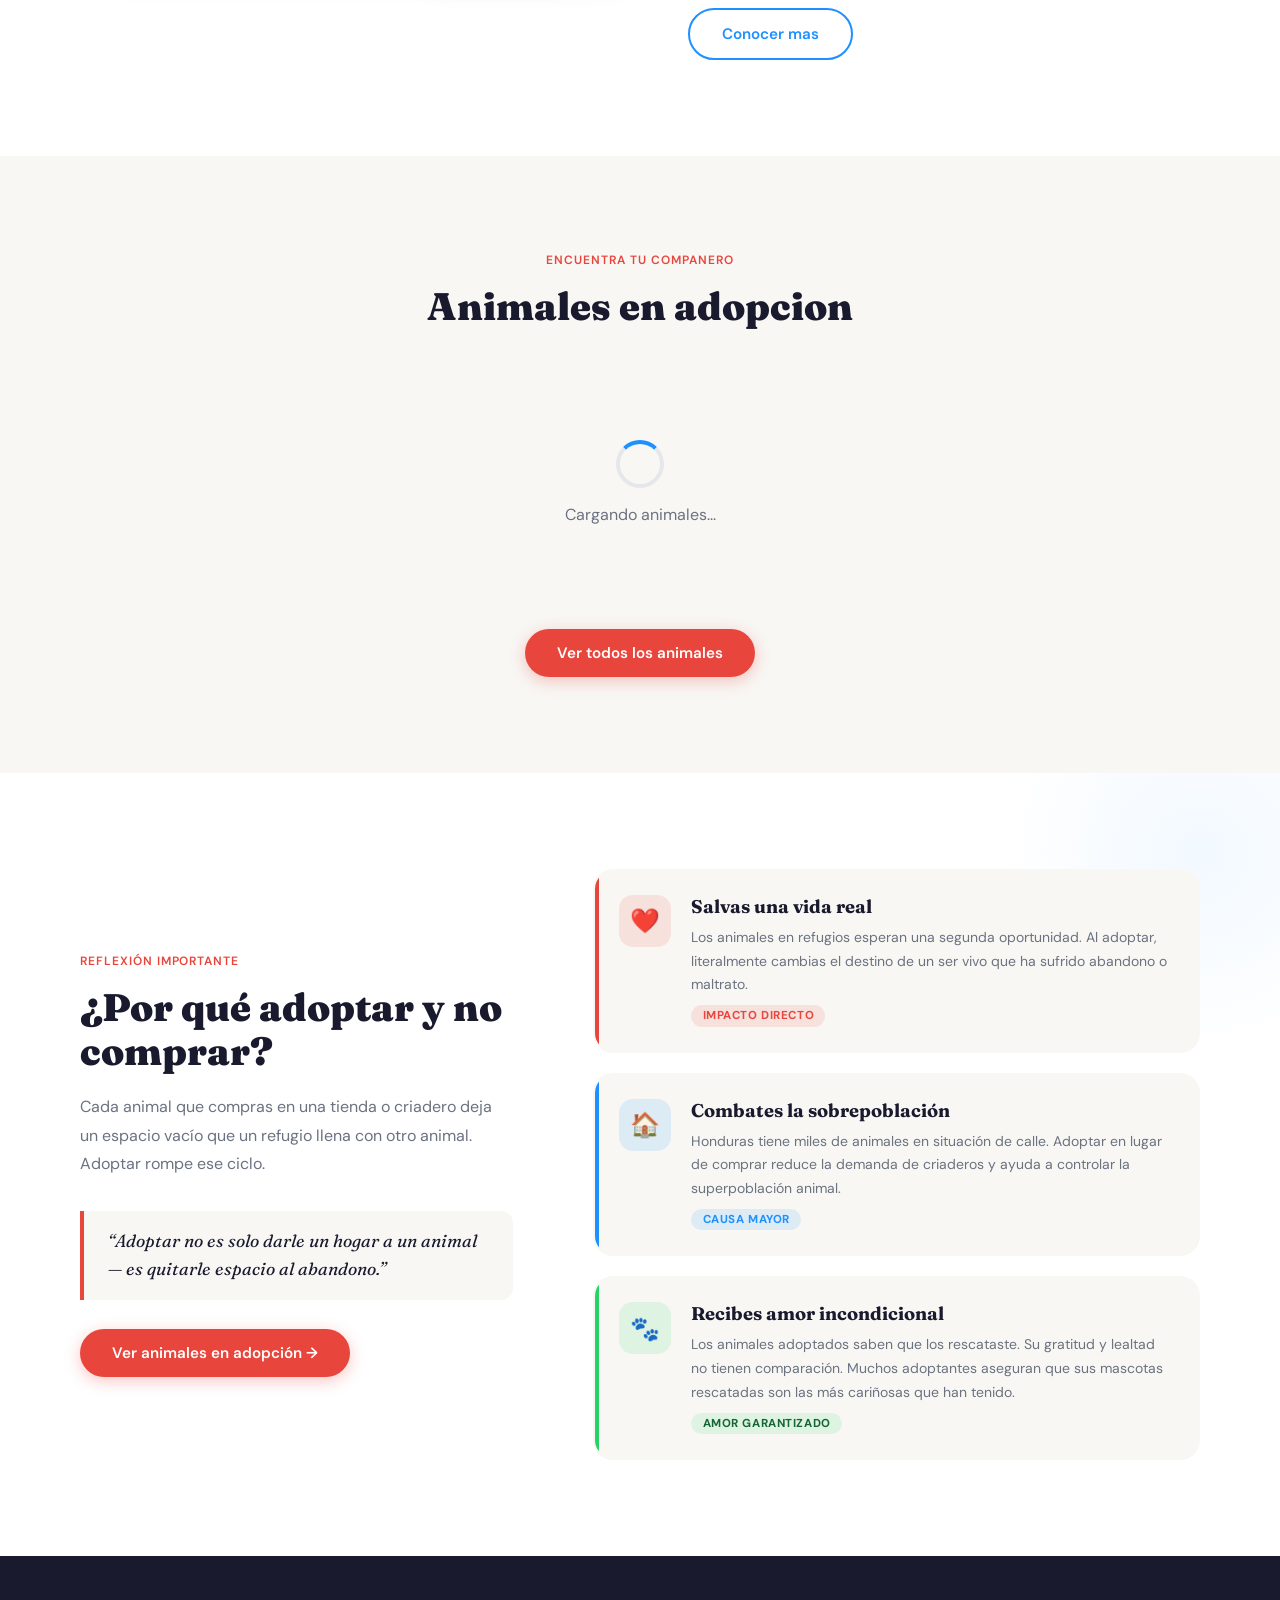
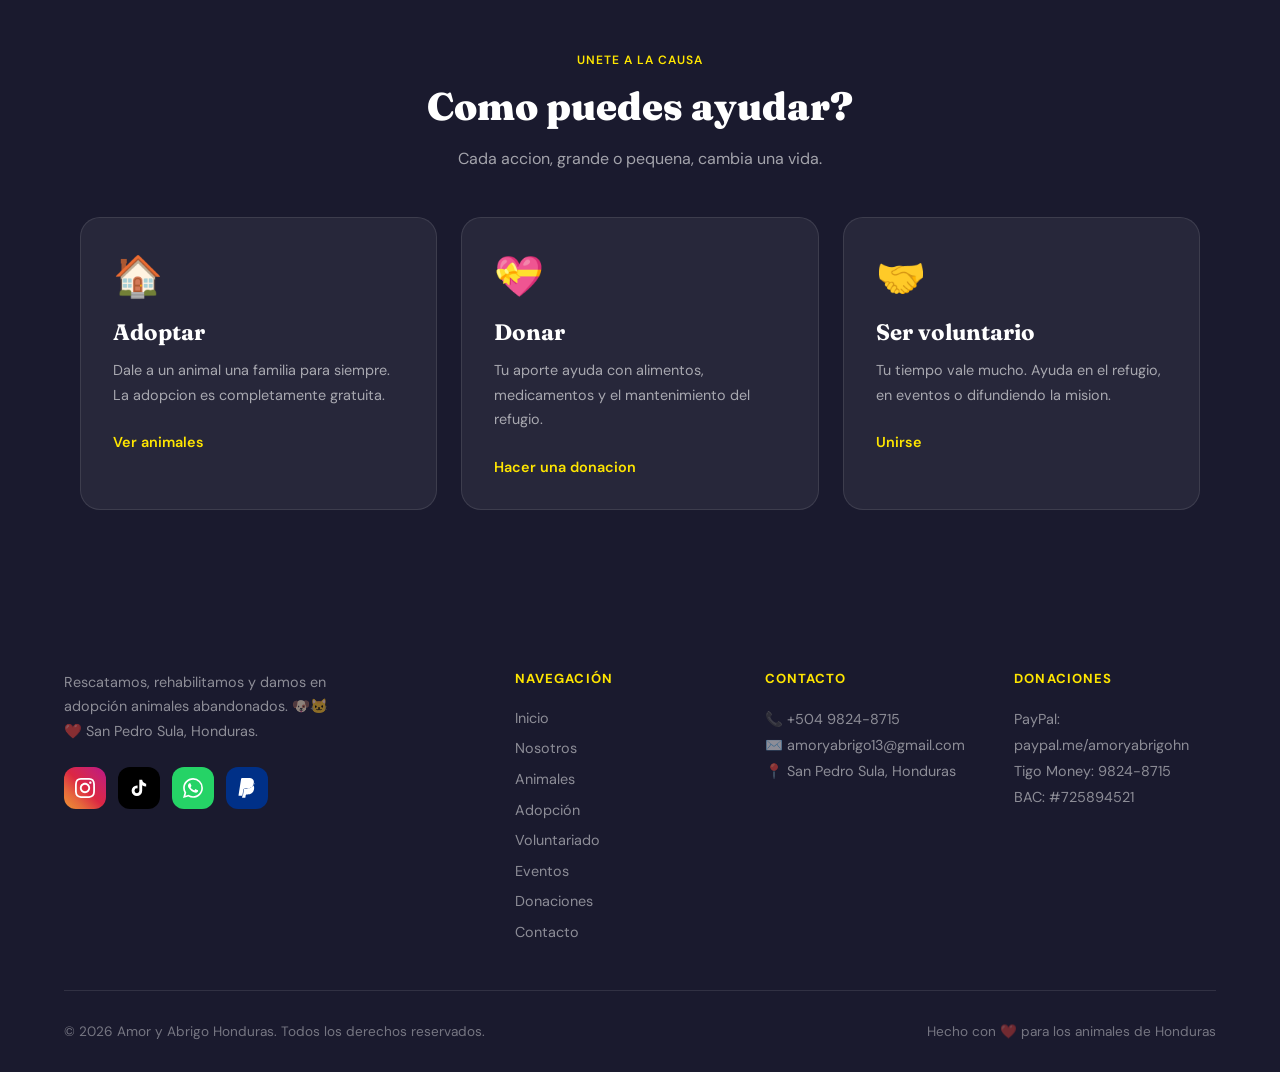
==== commit 2220b049: "Add files via upload" ====
--- a/index.html
+++ b/index.html
@@ -99,52 +99,7 @@
   100% { width: 100%; }
 }
 </style>
-<style>
-.insta-section { padding: 5rem 4rem; }
-.insta-header { text-align: center; margin-bottom: 2.5rem; }
-.insta-handle {
-  display: inline-flex; align-items: center; gap: 8px;
-  background: linear-gradient(135deg, #f09433, #e6683c, #dc2743, #cc2366, #bc1888);
-  color: #fff; padding: .5rem 1.25rem; border-radius: 50px;
-  font-family: 'DM Sans', sans-serif; font-size: .85rem; font-weight: 700;
-  text-decoration: none; margin-bottom: 1.25rem; display: inline-flex;
-  transition: all .3s;
-}
-.insta-handle:hover { transform: translateY(-2px); box-shadow: 0 8px 20px rgba(220,39,67,.3); }
-.insta-grid {
-  display: grid;
-  grid-template-columns: repeat(4, 1fr);
-  gap: .75rem; margin-bottom: 2rem;
-}
-.insta-tile {
-  aspect-ratio: 1;
-  border-radius: 12px; overflow: hidden;
-  position: relative; background: var(--light);
-  cursor: pointer;
-}
-.insta-tile img {
-  width: 100%; height: 100%; object-fit: cover;
-  transition: transform .4s;
-  background: var(--light);
-}
-.insta-tile:hover img { transform: scale(1.08); }
-.insta-tile-overlay {
-  position: absolute; inset: 0;
-  background: linear-gradient(135deg, rgba(220,39,67,.7), rgba(188,24,136,.7));
-  opacity: 0; transition: opacity .3s;
-  display: flex; align-items: center; justify-content: center;
-  color: #fff; font-size: 1.5rem;
-}
-.insta-tile:hover .insta-tile-overlay { opacity: 1; }
-.insta-cta { text-align: center; }
-.insta-followers {
-  font-family: 'Fraunces', serif; font-size: 1.1rem;
-  font-weight: 700; color: var(--dark); margin-bottom: .5rem;
-}
-.insta-followers span { color: #dc2743; }
-@media(max-width:1024px){ .insta-section { padding: 3rem 2rem; } .insta-grid { grid-template-columns: repeat(3,1fr); } }
-@media(max-width:640px){ .insta-grid { grid-template-columns: repeat(2,1fr); gap: .5rem; } }
-</style>
+
 </head>
 <body>
 <div id="splash">
@@ -290,36 +245,138 @@
   <div class="see-all"><a href="animales.html" class="btn-primary" data-es="Ver todos los animales" data-en="See all animals">Ver todos los animales</a></div>
 </section>
 
-<section class="insta-section reveal">
-  <div class="insta-header">
-    <a href="https://instagram.com/amoryabrigo" target="_blank" class="insta-handle">
-      <svg width="16" height="16" viewBox="0 0 24 24" fill="white"><path d="M12 2.163c3.204 0 3.584.012 4.85.07 3.252.148 4.771 1.691 4.919 4.919.058 1.265.069 1.645.069 4.849 0 3.205-.012 3.584-.069 4.849-.149 3.225-1.664 4.771-4.919 4.919-1.266.058-1.644.07-4.85.07-3.204 0-3.584-.012-4.849-.07-3.26-.149-4.771-1.699-4.919-4.92-.058-1.265-.07-1.644-.07-4.849 0-3.204.013-3.583.07-4.849.149-3.227 1.664-4.771 4.919-4.919 1.266-.057 1.645-.069 4.849-.069zm0-2.163c-3.259 0-3.667.014-4.947.072-4.358.2-6.78 2.618-6.98 6.98-.059 1.281-.073 1.689-.073 4.948 0 3.259.014 3.668.072 4.948.2 4.358 2.618 6.78 6.98 6.98 1.281.058 1.689.072 4.948.072 3.259 0 3.668-.014 4.948-.072 4.354-.2 6.782-2.618 6.979-6.98.059-1.28.073-1.689.073-4.948 0-3.259-.014-3.667-.072-4.947-.196-4.354-2.617-6.78-6.979-6.98-1.281-.059-1.69-.073-4.949-.073zm0 5.838c-3.403 0-6.162 2.759-6.162 6.162s2.759 6.163 6.162 6.163 6.162-2.759 6.162-6.163c0-3.403-2.759-6.162-6.162-6.162zm0 10.162c-2.209 0-4-1.79-4-4 0-2.209 1.791-4 4-4s4 1.791 4 4c0 2.21-1.791 4-4 4zm6.406-11.845c-.796 0-1.441.645-1.441 1.44s.645 1.44 1.441 1.44c.795 0 1.439-.645 1.439-1.44s-.644-1.44-1.439-1.44z"/></svg>
-      @amoryabrigo
-    </a>
-    <h2 class="section-title" data-es="Síguenos en Instagram" data-en="Follow us on Instagram">Síguenos en Instagram</h2>
-    <p class="section-desc" data-es="Historias reales, rescates, adopciones y mucho amor. ¡Únete a nuestra comunidad!" data-en="Real stories, rescues, adoptions and lots of love. Join our community!">Historias reales, rescates, adopciones y mucho amor. ¡Únete a nuestra comunidad!</p>
-  </div>
-  <div class="insta-grid">
-    <a href="https://instagram.com/amoryabrigo" target="_blank" class="insta-tile">
-      <img src="https://www.amoryabrigohn.org/images/slider2.jpg" alt="Amor y Abrigo en Instagram" loading="lazy" onerror="this.parentElement.style.background='#1E90FF20'">
-      <div class="insta-tile-overlay">📸</div>
-    </a>
-    <a href="https://instagram.com/amoryabrigo" target="_blank" class="insta-tile">
-      <img src="https://www.amoryabrigohn.org/images/aboutus2.png" alt="Amor y Abrigo en Instagram" loading="lazy" onerror="this.parentElement.style.background='#E8453C20'">
-      <div class="insta-tile-overlay">❤️</div>
-    </a>
-    <a href="https://instagram.com/amoryabrigo" target="_blank" class="insta-tile">
-      <img src="https://www.amoryabrigohn.org/images/about.png" alt="Amor y Abrigo en Instagram" loading="lazy" onerror="this.parentElement.style.background='#FFE60020'">
-      <div class="insta-tile-overlay">🐾</div>
-    </a>
-    <a href="https://instagram.com/amoryabrigo" target="_blank" class="insta-tile">
-      <img src="https://www.amoryabrigohn.org/images/about2.jpg" alt="Amor y Abrigo en Instagram" loading="lazy" onerror="this.parentElement.style.background='#1E90FF20'">
-      <div class="insta-tile-overlay">🏠</div>
-    </a>
-  </div>
-  <div class="insta-cta">
-    <p class="insta-followers" data-es="Más de <span>29,000</span> seguidores en Instagram" data-en="More than <span>29,000</span> followers on Instagram">Más de <span>29,000</span> seguidores en Instagram</p>
-    <a href="https://instagram.com/amoryabrigo" target="_blank" class="btn-primary" style="margin:0 auto;width:fit-content" data-es="Ver más en Instagram →" data-en="See more on Instagram →">Ver más en Instagram →</a>
+
+<style>
+.why-section {
+  padding: 6rem 5rem;
+  background: var(--white);
+  position: relative; overflow: hidden;
+}
+.why-section::before {
+  content: '';
+  position: absolute;
+  top: -120px; right: -120px;
+  width: 400px; height: 400px;
+  border-radius: 50%;
+  background: radial-gradient(circle, rgba(30,144,255,.06), transparent 70%);
+  pointer-events: none;
+}
+.why-grid {
+  display: grid;
+  grid-template-columns: 1fr 1.4fr;
+  gap: 5rem; align-items: center;
+  position: relative; z-index: 1;
+}
+.why-left .section-badge { display: block; margin-bottom: 1rem; }
+.why-left .section-title { margin-bottom: 1.25rem; }
+.why-left .section-desc { margin-bottom: 2rem; }
+.why-left blockquote {
+  border-left: 4px solid var(--red);
+  padding: 1rem 1.5rem;
+  background: var(--light);
+  border-radius: 0 12px 12px 0;
+  font-family: "Fraunces", serif;
+  font-size: 1.1rem;
+  font-style: italic;
+  color: var(--dark);
+  line-height: 1.6;
+}
+.why-cards {
+  display: flex; flex-direction: column; gap: 1.25rem;
+}
+.why-card {
+  display: flex; gap: 1.25rem; align-items: flex-start;
+  padding: 1.5rem; border-radius: 20px;
+  background: var(--light);
+  border: 2px solid transparent;
+  transition: all .3s; cursor: default;
+  position: relative; overflow: hidden;
+}
+.why-card::before {
+  content: '';
+  position: absolute; left: 0; top: 0; bottom: 0;
+  width: 4px; border-radius: 4px 0 0 4px;
+  transition: width .3s;
+}
+.why-card.c1::before { background: var(--red); }
+.why-card.c2::before { background: var(--blue); }
+.why-card.c3::before { background: #25D366; }
+.why-card:hover { transform: translateX(6px); border-color: var(--border); }
+.why-card:hover::before { width: 6px; }
+.why-card-icon {
+  width: 52px; height: 52px; border-radius: 14px;
+  display: flex; align-items: center; justify-content: center;
+  font-size: 1.5rem; flex-shrink: 0;
+}
+.why-card.c1 .why-card-icon { background: rgba(232,69,60,.12); }
+.why-card.c2 .why-card-icon { background: rgba(30,144,255,.12); }
+.why-card.c3 .why-card-icon { background: rgba(37,211,102,.12); }
+.why-card-body h4 {
+  font-family: "Fraunces", serif;
+  font-size: 1.15rem; font-weight: 700;
+  color: var(--dark); margin-bottom: .5rem;
+}
+.why-card-body p {
+  font-size: .875rem; color: var(--gray); line-height: 1.7;
+}
+.why-card-body .why-tag {
+  display: inline-block; margin-top: .5rem;
+  padding: .2rem .7rem; border-radius: 50px;
+  font-size: .72rem; font-weight: 700;
+  text-transform: uppercase; letter-spacing: .05em;
+}
+.why-card.c1 .why-tag { background: rgba(232,69,60,.12); color: var(--red); }
+.why-card.c2 .why-tag { background: rgba(30,144,255,.12); color: var(--blue); }
+.why-card.c3 .why-tag { background: rgba(37,211,102,.12); color: #166534; }
+
+/* Dark mode */
+body.dark-mode .why-section { background: #0f0f1a; }
+body.dark-mode .why-card { background: #1a1a2e; }
+body.dark-mode .why-card:hover { border-color: #2a2a3e; }
+body.dark-mode .why-card-body h4 { color: #eeeef8; }
+body.dark-mode .why-left blockquote { background: #1a1a2e; color: #eeeef8; }
+
+@media(max-width:1024px){
+  .why-section { padding: 4rem 2rem; }
+  .why-grid { grid-template-columns: 1fr; gap: 3rem; }
+}
+</style>
+<section class="why-section reveal">
+  <div class="why-grid">
+    <div class="why-left">
+      <span class="section-badge" data-es="Reflexión importante" data-en="Important reflection">Reflexión importante</span>
+      <h2 class="section-title" data-es="¿Por qué adoptar y no comprar?" data-en="Why adopt and not buy?">¿Por qué adoptar y no comprar?</h2>
+      <p class="section-desc" data-es="Cada animal que compras en una tienda o criadero deja un espacio vacío que un refugio llena con otro animal. Adoptar rompe ese ciclo." data-en="Every animal you buy from a store or breeder leaves a space that a shelter fills with another animal. Adopting breaks that cycle.">Cada animal que compras en una tienda o criadero deja un espacio vacío que un refugio llena con otro animal. Adoptar rompe ese ciclo.</p>
+      <blockquote data-es="&ldquo;Adoptar no es solo darle un hogar a un animal — es quitarle espacio al abandono.&rdquo;" data-en="&ldquo;Adopting is not just giving an animal a home — it is taking space away from abandonment.&rdquo;">&ldquo;Adoptar no es solo darle un hogar a un animal — es quitarle espacio al abandono.&rdquo;</blockquote>
+      <br>
+      <a href="animales.html" class="btn-primary" style="width:fit-content;margin-top:.5rem" data-es="Ver animales en adopción →" data-en="See animals for adoption →">Ver animales en adopción →</a>
+    </div>
+    <div class="why-cards">
+      <div class="why-card c1 reveal delay-1">
+        <div class="why-card-icon">❤️</div>
+        <div class="why-card-body">
+          <h4 data-es="Salvas una vida real" data-en="You save a real life">Salvas una vida real</h4>
+          <p data-es="Los animales en refugios esperan una segunda oportunidad. Al adoptar, literalmente cambias el destino de un ser vivo que ha sufrido abandono o maltrato." data-en="Animals in shelters are waiting for a second chance. By adopting, you literally change the fate of a living being that has suffered abandonment or abuse.">Los animales en refugios esperan una segunda oportunidad. Al adoptar, literalmente cambias el destino de un ser vivo que ha sufrido abandono o maltrato.</p>
+          <span class="why-tag" data-es="Impacto directo" data-en="Direct impact">Impacto directo</span>
+        </div>
+      </div>
+      <div class="why-card c2 reveal delay-2">
+        <div class="why-card-icon">🏠</div>
+        <div class="why-card-body">
+          <h4 data-es="Combates la sobrepoblación" data-en="You combat overpopulation">Combates la sobrepoblación</h4>
+          <p data-es="Honduras tiene miles de animales en situación de calle. Adoptar en lugar de comprar reduce la demanda de criaderos y ayuda a controlar la superpoblación animal." data-en="Honduras has thousands of stray animals. Adopting instead of buying reduces demand from breeders and helps control animal overpopulation.">Honduras tiene miles de animales en situación de calle. Adoptar en lugar de comprar reduce la demanda de criaderos y ayuda a controlar la superpoblación animal.</p>
+          <span class="why-tag" data-es="Causa mayor" data-en="Greater cause">Causa mayor</span>
+        </div>
+      </div>
+      <div class="why-card c3 reveal delay-3">
+        <div class="why-card-icon">🐾</div>
+        <div class="why-card-body">
+          <h4 data-es="Recibes amor incondicional" data-en="You receive unconditional love">Recibes amor incondicional</h4>
+          <p data-es="Los animales adoptados saben que los rescataste. Su gratitud y lealtad no tienen comparación. Muchos adoptantes aseguran que sus mascotas rescatadas son las más cariñosas que han tenido." data-en="Adopted animals know you rescued them. Their gratitude and loyalty are unmatched. Many adopters say their rescued pets are the most affectionate they have ever had.">Los animales adoptados saben que los rescataste. Su gratitud y lealtad no tienen comparación. Muchos adoptantes aseguran que sus mascotas rescatadas son las más cariñosas que han tenido.</p>
+          <span class="why-tag" data-es="Amor garantizado" data-en="Guaranteed love">Amor garantizado</span>
+        </div>
+      </div>
+    </div>
   </div>
 </section>
 <section class="help reveal">
@@ -565,7 +622,11 @@
 
 <!-- ====== FEATURES: PROGRESS + TRANSITION + HEARTS + SUCCESS ====== -->
 <div id="readProgress"></div>
-<div class="page-transition-overlay" id="pageOverlay"></div>
+<div class="page-transition-overlay" id="pageOverlay">
+  <img src="https://www.amoryabrigohn.org/images/Logo.png" alt="Amor y Abrigo" class="pt-logo" onerror="this.style.display='none'">
+  <span class="pt-name">Amor y Abrigo</span>
+  <div class="pt-bar-wrap"><div class="pt-bar"></div></div>
+</div>
 
 <script>
 /* READING PROGRESS BAR */
--- a/styles.css
+++ b/styles.css
@@ -628,18 +628,56 @@
 ============================================================ */
 .page-transition-overlay {
   position: fixed; inset: 0; z-index: 99998;
-  background: var(--blue);
+  background: var(--dark);
+  display: flex; flex-direction: column;
+  align-items: center; justify-content: center; gap: 1.25rem;
   transform: translateY(-100%);
-  transition: transform .35s cubic-bezier(.76,0,.24,1);
+  transition: transform .4s cubic-bezier(.76,0,.24,1);
   pointer-events: none;
+  visibility: hidden;
 }
 .page-transition-overlay.exit {
   transform: translateY(0);
-}
-body { animation: pageEnter .4s ease both; }
-@keyframes pageEnter {
-  from { opacity: 0; transform: translateY(8px); }
-  to   { opacity: 1; transform: none; }
+  visibility: visible;
+  pointer-events: all;
+}
+.pt-logo {
+  width: 80px; height: 80px; object-fit: contain;
+  animation: ptSpin .8s ease-in-out infinite alternate;
+  opacity: 0;
+  transition: opacity .2s .15s;
+}
+.page-transition-overlay.exit .pt-logo { opacity: 1; }
+.pt-bar-wrap {
+  width: 140px; height: 3px;
+  background: rgba(255,255,255,.15); border-radius: 3px; overflow: hidden;
+  opacity: 0; transition: opacity .2s .15s;
+}
+.page-transition-overlay.exit .pt-bar-wrap { opacity: 1; }
+.pt-bar {
+  height: 100%; width: 0%;
+  background: linear-gradient(90deg, var(--blue), var(--red));
+  border-radius: 3px;
+  animation: none;
+}
+.page-transition-overlay.exit .pt-bar {
+  animation: ptLoad .35s ease forwards;
+}
+.pt-name {
+  font-family: "Fraunces", serif;
+  font-size: 1rem; font-weight: 700;
+  color: rgba(255,255,255,.7);
+  letter-spacing: .05em;
+  opacity: 0; transition: opacity .2s .15s;
+}
+.page-transition-overlay.exit .pt-name { opacity: 1; }
+@keyframes ptSpin {
+  from { transform: scale(.9) rotate(-3deg); }
+  to   { transform: scale(1.05) rotate(3deg); }
+}
+@keyframes ptLoad {
+  from { width: 0%; }
+  to   { width: 100%; }
 }
 
 /* ============================================================
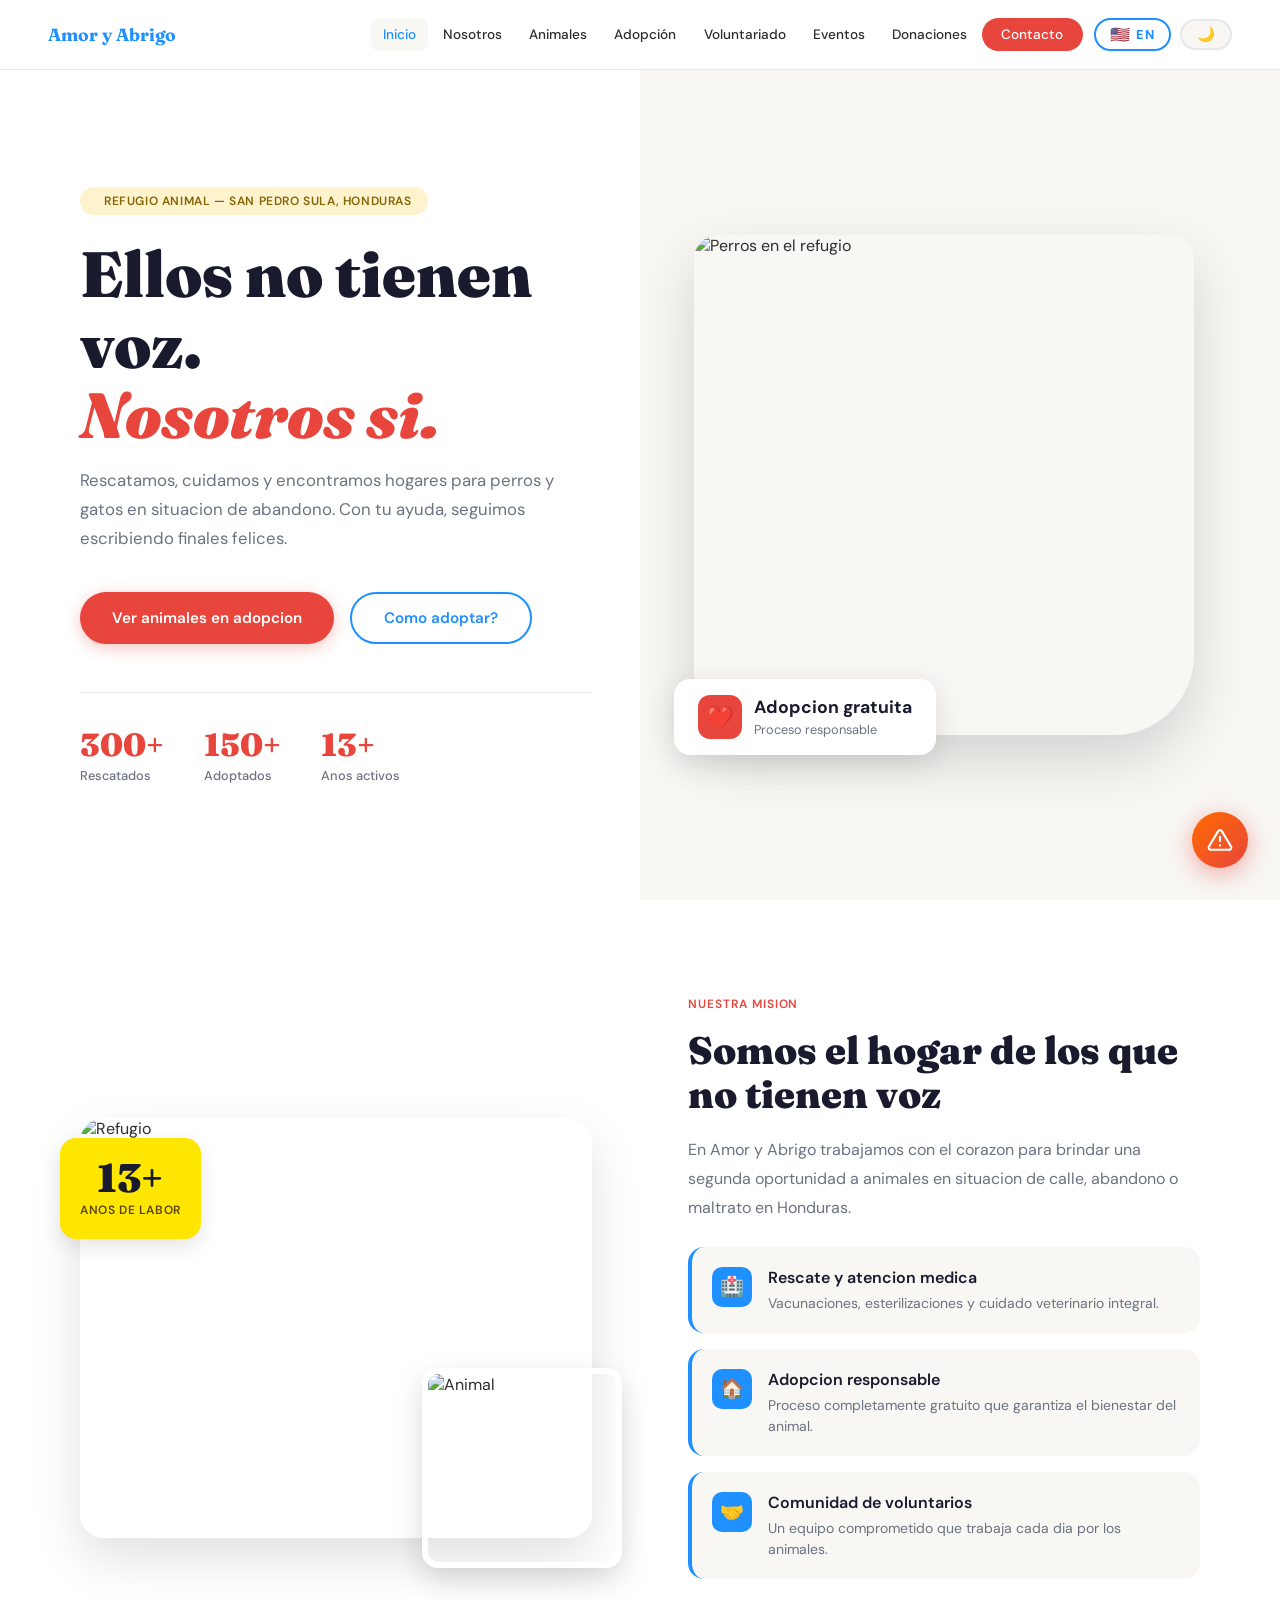
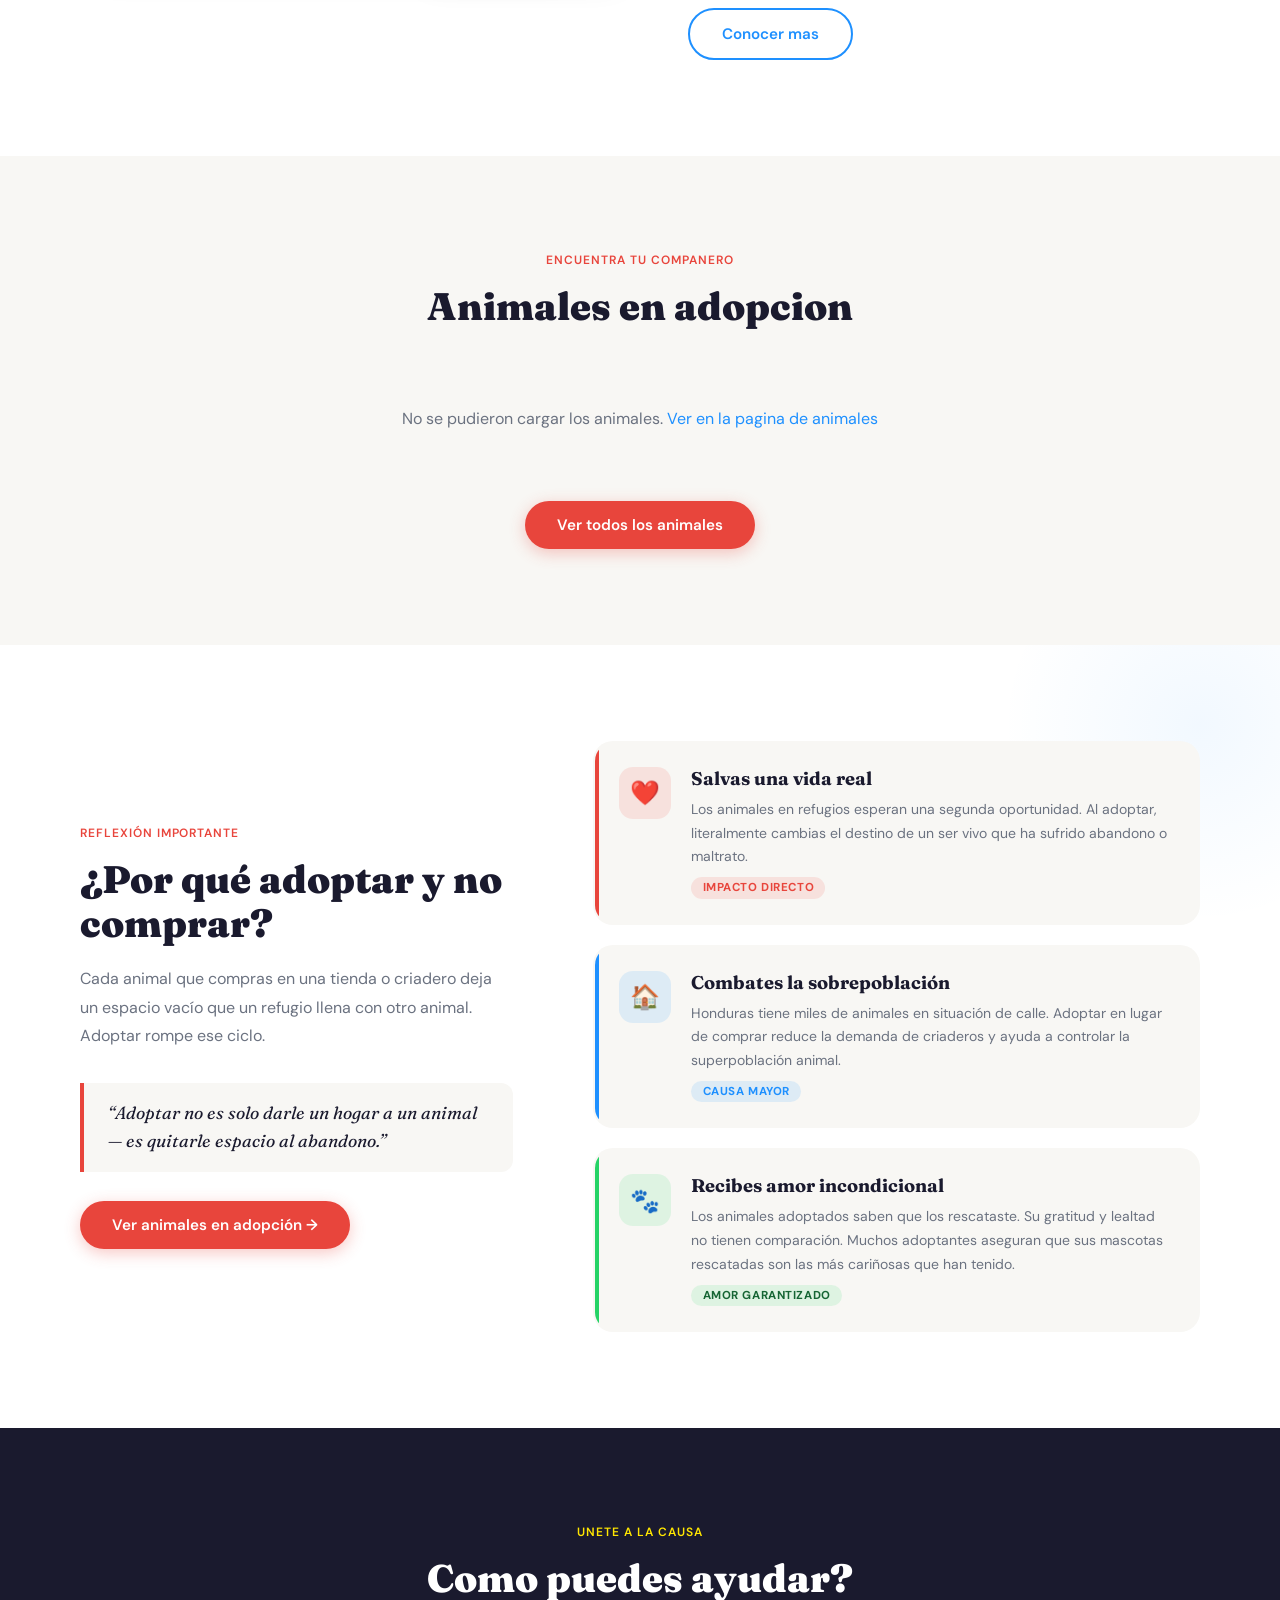
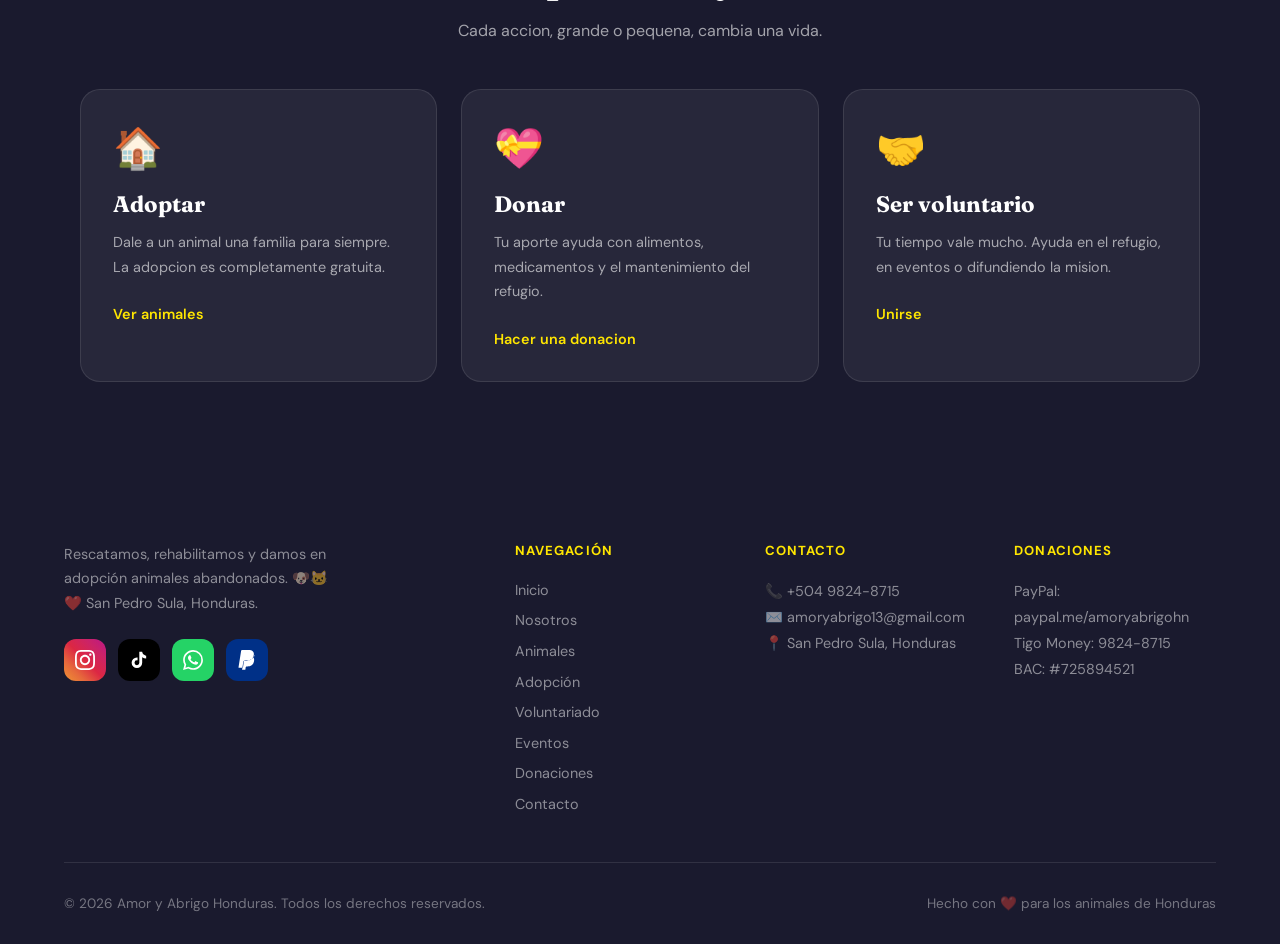
==== commit 8e0730f6: "Add files via upload" ====
--- a/index.html
+++ b/index.html
@@ -567,54 +567,75 @@
 })();
 </script>
 <script>
-var API = 'https://script.google.com/macros/s/AKfycbxV2W-VMaI9cQvIWUxW2sgHz8jis8epdbe3Nfqcb6kmECzbTOhpe8Rl0XTZbycTjZPi2A/exec';
-
-function buildCard(a) {
-  var foto = a.foto || 'https://www.amoryabrigohn.org/images/slider2.jpg';
-  var estado = a.estado || 'Disponible';
-  var est = estado.toLowerCase();
-  var bc = est.indexOf('reservado') > -1 ? 'badge-reservado' : est.indexOf('adoptado') > -1 ? 'badge-adoptado' : est.indexOf('tratamiento') > -1 ? 'badge-tratamiento' : 'badge-disponible';
-  var btnc = est.indexOf('reservado') > -1 ? 'reservado' : est.indexOf('adoptado') > -1 ? 'adoptado' : est.indexOf('tratamiento') > -1 ? 'adoptado' : '';
-  var btnt = est.indexOf('adoptado') > -1 ? 'Ya adoptado!' : est.indexOf('reservado') > -1 ? 'Aplicar como 2a opcion' : est.indexOf('tratamiento') > -1 ? 'En tratamiento medico' : 'Quiero adoptar a ' + a.nombre;
-  var tags = '';
-  if (a.tipo) { tags += '<span class="animal-tag">' + a.tipo + '</span>'; }
-  if (a.edad) { tags += '<span class="animal-tag">' + a.edad + '</span>'; }
-  if (a.sexo) { tags += '<span class="animal-tag">' + a.sexo + '</span>'; }
-  var desc = (a.descripcion || '').substring(0, 100);
-  var card = '<div class="animal-card">';
-  card += '<div class="animal-img"><img src="' + foto + '" alt="' + a.nombre + '"><span class="animal-badge ' + bc + '">' + estado + '</span></div>';
-  card += '<div class="animal-body">';
-  card += '<div class="animal-name">' + a.nombre + '</div>';
-  card += '<div class="animal-tags">' + tags + '</div>';
-  card += '<p class="animal-desc">' + desc + '</p>';
-  card += '<a href="adopcion.html" class="animal-btn ' + btnc + '" onclick="if(!this.classList.contains('reservado') && !this.classList.contains('adoptado')) { burstHearts(this); }">' + btnt + '</a>';
-  card += '</div></div>';
-  return card;
-}
-
-fetch(API)
-  .then(function(r) { return r.json(); })
-  .then(function(data) {
+(function() {
+  var API = 'https://script.google.com/macros/s/AKfycbxV2W-VMaI9cQvIWUxW2sgHz8jis8epdbe3Nfqcb6kmECzbTOhpe8Rl0XTZbycTjZPi2A/exec';
+
+  function makeCard(a) {
+    var foto = a.foto || 'https://www.amoryabrigohn.org/images/slider2.jpg';
+    var estado = a.estado || 'Disponible';
+    var est = estado.toLowerCase();
+    var bc = est.indexOf('reservado') !== -1 ? 'badge-reservado'
+            : est.indexOf('adoptado') !== -1 ? 'badge-adoptado'
+            : est.indexOf('tratamiento') !== -1 ? 'badge-tratamiento'
+            : 'badge-disponible';
+    var btnc = est.indexOf('reservado') !== -1 ? 'reservado'
+             : est.indexOf('adoptado') !== -1 ? 'adoptado'
+             : est.indexOf('tratamiento') !== -1 ? 'adoptado' : '';
+    var btnt = est.indexOf('adoptado') !== -1 ? 'Ya adoptado!'
+             : est.indexOf('reservado') !== -1 ? 'Aplicar como 2a opcion'
+             : est.indexOf('tratamiento') !== -1 ? 'En tratamiento medico'
+             : 'Quiero adoptar a ' + a.nombre;
+    var tags = '';
+    if (a.tipo) tags += '<span class="animal-tag">' + a.tipo + '</span>';
+    if (a.edad) tags += '<span class="animal-tag">' + a.edad + '</span>';
+    if (a.sexo) tags += '<span class="animal-tag">' + a.sexo + '</span>';
+    var desc = (a.descripcion || '').substring(0, 100);
+    var onclick = btnc ? '' : ' onclick="if(window.burstHearts)burstHearts(this)"';
+    return '<div class="animal-card">'
+      + '<div class="animal-img"><img src="' + foto + '" alt="' + a.nombre + '" loading="lazy">'
+      + '<span class="animal-badge ' + bc + '">' + estado + '</span></div>'
+      + '<div class="animal-body">'
+      + '<div class="animal-name">' + a.nombre + '</div>'
+      + '<div class="animal-tags">' + tags + '</div>'
+      + '<p class="animal-desc">' + desc + '</p>'
+      + '<a href="adopcion.html" class="animal-btn ' + btnc + '"' + onclick + '>' + btnt + '</a>'
+      + '</div></div>';
+  }
+
+  function loadAnimals() {
     var grid = document.getElementById('homeGrid');
-    var avail = [];
-    for (var i = 0; i < data.length; i++) {
-      if (data[i].nombre && (data[i].estado || '').toLowerCase().indexOf('adoptado') === -1) {
-        avail.push(data[i]);
-      }
-    }
-    var latest = avail.slice(-3).reverse();
-    if (!latest.length) {
-      grid.innerHTML = '<div style="grid-column:1/-1;text-align:center;padding:2rem;color:var(--gray);">Pronto agregaremos animales disponibles.</div>';
-      return;
-    }
-    var html = '';
-    for (var j = 0; j < latest.length; j++) { html += buildCard(latest[j]); }
-    grid.innerHTML = html;
-  })
-  .catch(function(err) {
-    console.error(err);
-    document.getElementById('homeGrid').innerHTML = '<div style="grid-column:1/-1;text-align:center;padding:2rem;color:var(--gray);">No se pudieron cargar los animales.</div>';
-  });
+    if (!grid) return;
+    fetch(API)
+      .then(function(r) {
+        if (!r.ok) throw new Error('HTTP ' + r.status);
+        return r.json();
+      })
+      .then(function(data) {
+        var avail = data.filter(function(a) {
+          if (!a.nombre) return false;
+          var est = (a.estado || '').toLowerCase();
+          return est.indexOf('adoptado') === -1 && est.indexOf('tratamiento') === -1;
+        });
+        if (!avail.length) {
+          grid.innerHTML = '<div style="grid-column:1/-1;text-align:center;padding:2rem;color:var(--gray)">Pronto agregaremos animales disponibles.</div>';
+          return;
+        }
+        var show = avail.slice(-3).reverse();
+        grid.innerHTML = show.map(makeCard).join('');
+      })
+      .catch(function(err) {
+        console.warn('Animals fetch error:', err);
+        grid.innerHTML = '<div style="grid-column:1/-1;text-align:center;padding:2rem;color:var(--gray)">No se pudieron cargar los animales. <a href="animales.html" style="color:var(--blue)">Ver en la pagina de animales</a></div>';
+      });
+  }
+
+  // Load immediately when DOM is ready
+  if (document.readyState === 'loading') {
+    document.addEventListener('DOMContentLoaded', loadAnimals);
+  } else {
+    loadAnimals();
+  }
+})();
 </script>
 
 
--- a/styles.css
+++ b/styles.css
@@ -311,6 +311,19 @@
   border-radius:12px; color:var(--white);
   font-family:'DM Sans',sans-serif; font-size:.95rem;
   transition:all .2s;
+  -webkit-appearance:none; appearance:none;
+}
+.form-group select {
+  background-image: url("data:image/svg+xml,%3Csvg xmlns='http://www.w3.org/2000/svg' width='12' height='8' viewBox='0 0 12 8'%3E%3Cpath fill='rgba(255,255,255,0.6)' d='M6 8L0 0h12z'/%3E%3C/svg%3E");
+  background-repeat: no-repeat;
+  background-position: right 1rem center;
+  padding-right: 2.5rem;
+  cursor: pointer;
+}
+.form-group select option {
+  background: #1a1a2e;
+  color: #fff;
+  padding: .5rem;
 }
 .form-group input::placeholder,
 .form-group textarea::placeholder { color:rgba(255,255,255,.3); }
@@ -746,3 +759,19 @@
   to { stroke-dashoffset: 0; }
 }
 .form-success-text { font-size: .95rem; line-height: 1.5; }
+
+/* Select dropdown dark mode fixes */
+body.dark-mode .form-group select option { background: #1a1a2e; color: #fff; }
+body.dark-mode .form-group input,
+body.dark-mode .form-group select,
+body.dark-mode .form-group textarea {
+  background: rgba(255,255,255,.08);
+  color: #fff;
+  border-color: rgba(255,255,255,.15);
+}
+body.dark-mode .form-group select {
+  background-image: url("data:image/svg+xml,%3Csvg xmlns='http://www.w3.org/2000/svg' width='12' height='8' viewBox='0 0 12 8'%3E%3Cpath fill='rgba(255,255,255,0.5)' d='M6 8L0 0h12z'/%3E%3C/svg%3E");
+  background-repeat: no-repeat;
+  background-position: right 1rem center;
+  background-color: rgba(255,255,255,.08);
+}
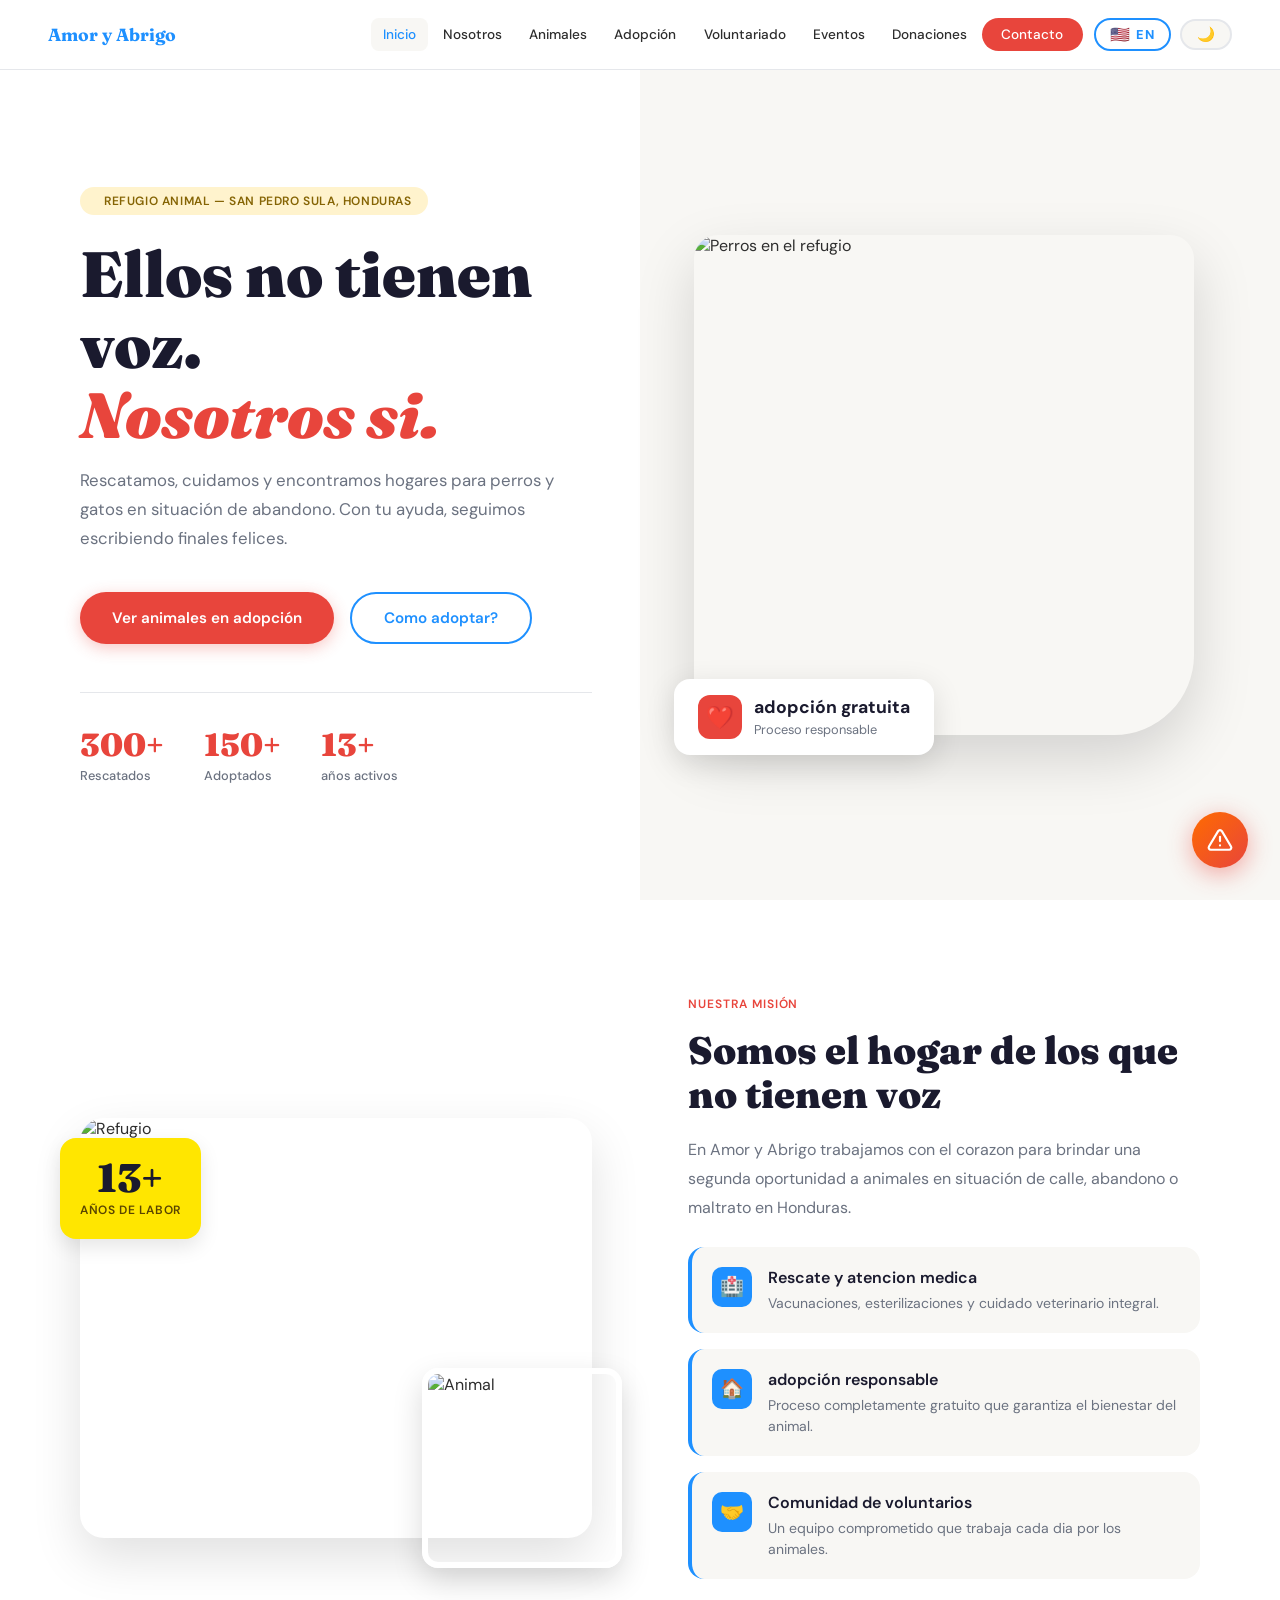
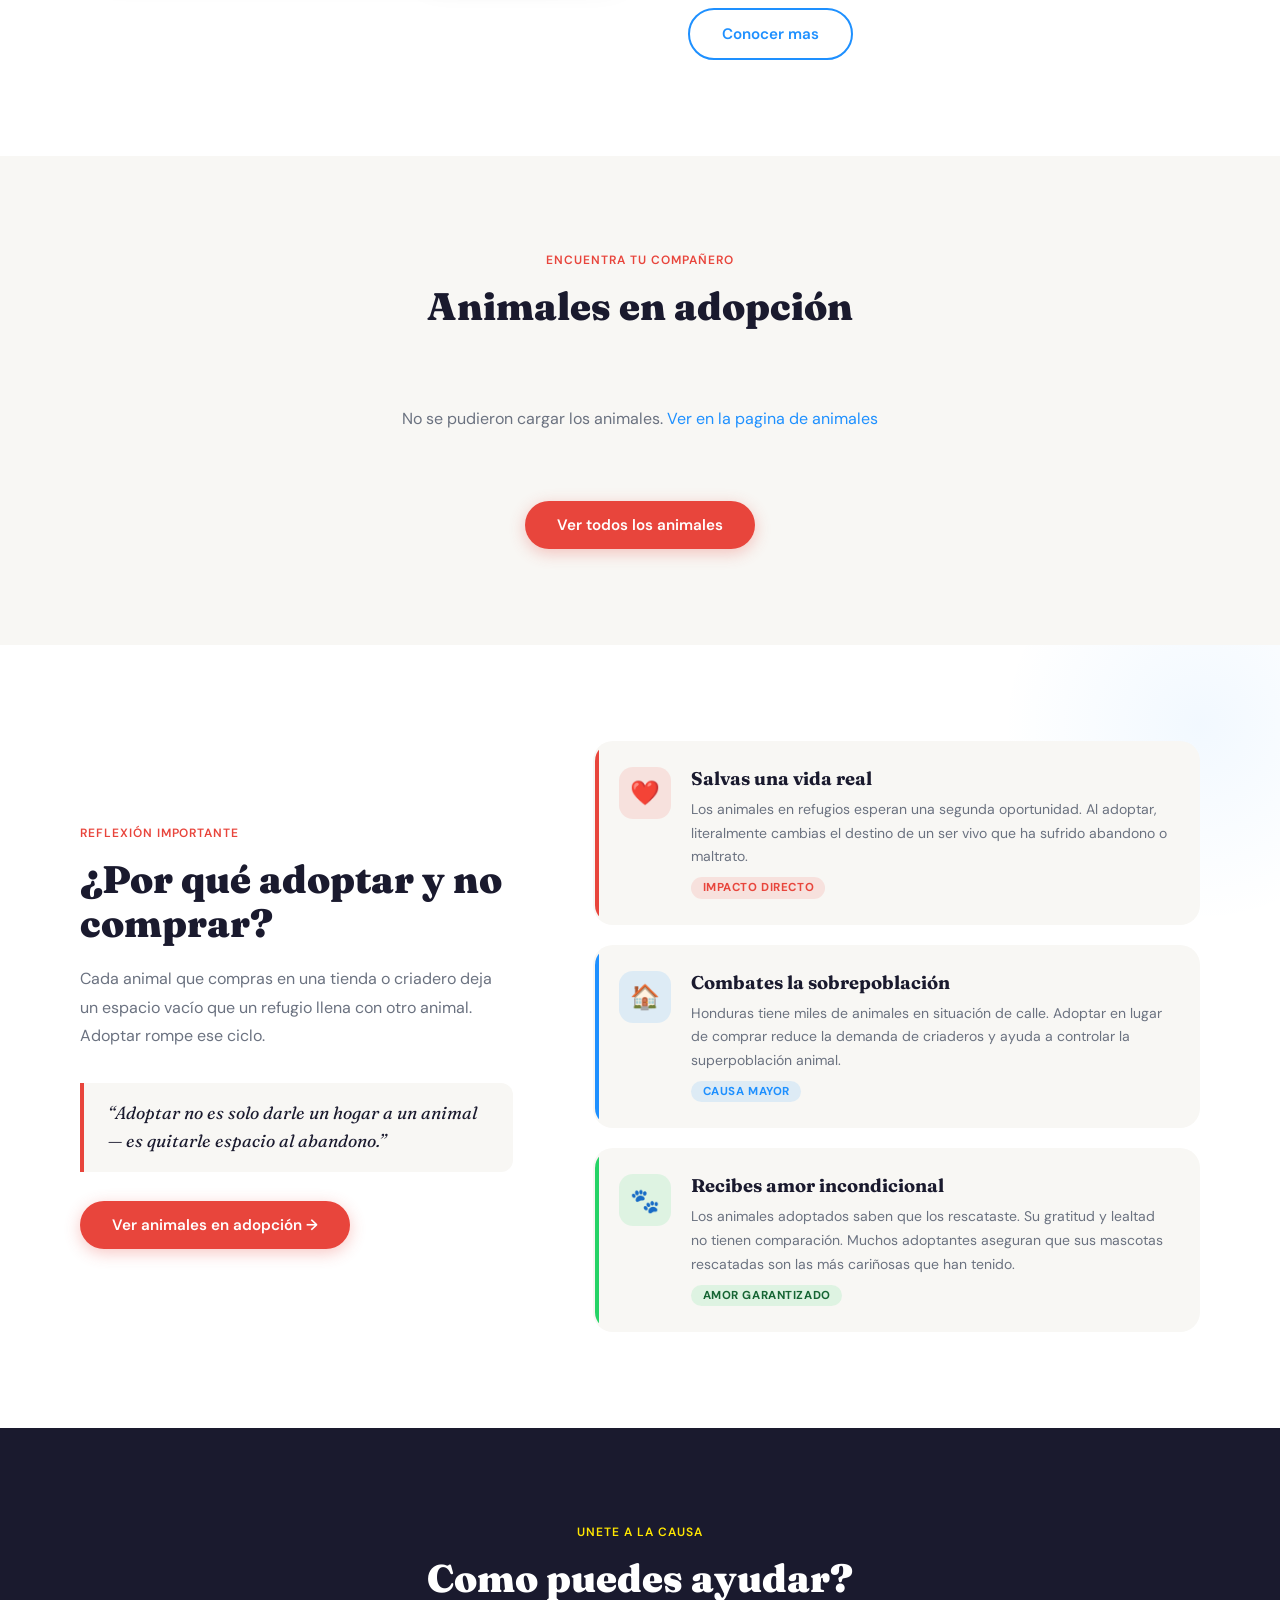
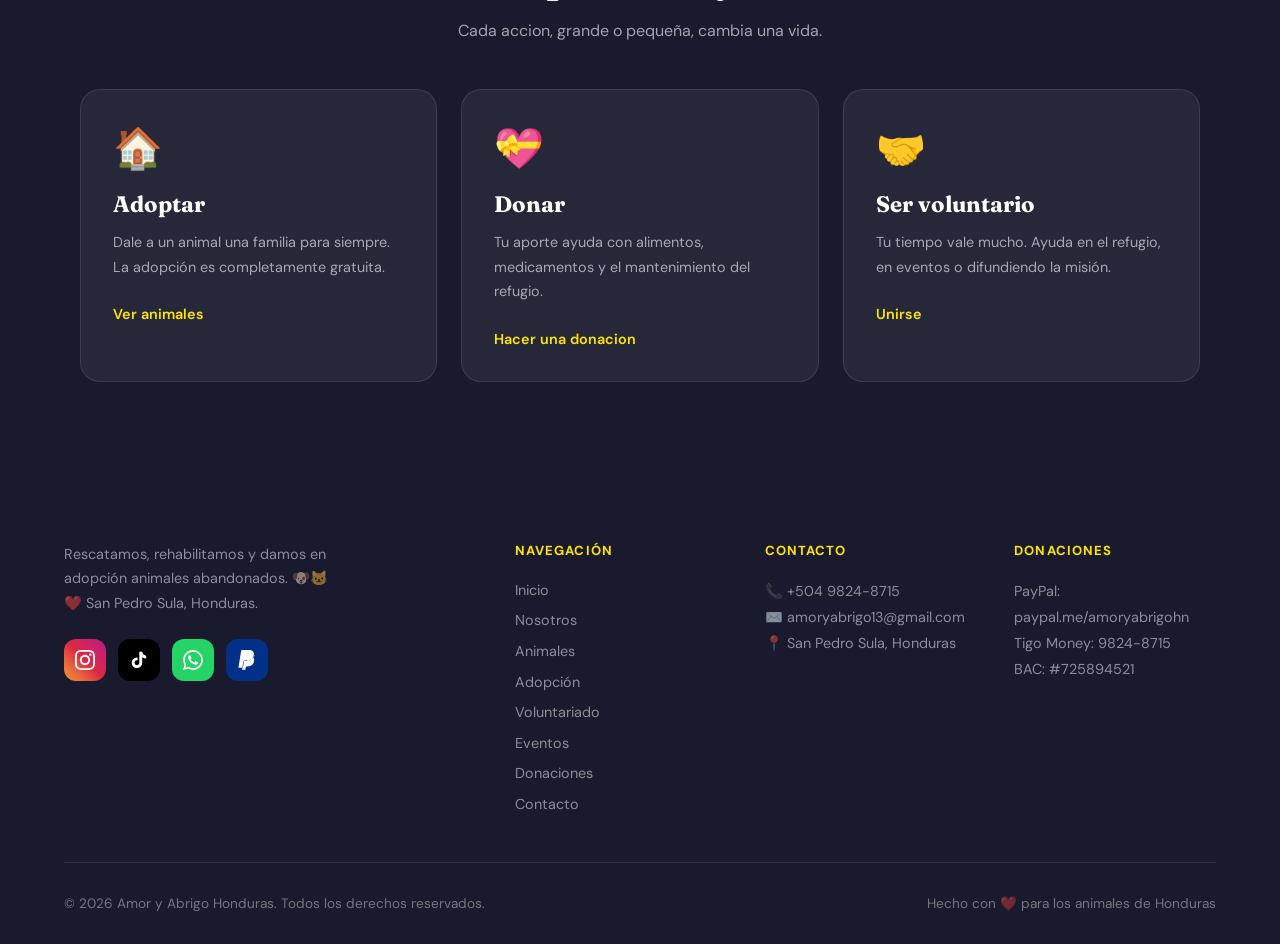
==== commit ae811eb6: "index.html" ====
--- a/index.html
+++ b/index.html
@@ -4,7 +4,7 @@
 <meta charset="UTF-8">
 <meta name="viewport" content="width=device-width, initial-scale=1.0">
 <title>Inicio — Amor y Abrigo Honduras</title>
-<meta name="description" content="Refugio de rescate y adopcion animal en San Pedro Sula, Honduras.">
+<meta name="description" content="Refugio de rescate y adopción animal en San Pedro Sula, Honduras.">
 <link rel="stylesheet" href="styles.css">
 <style>
 .hero{min-height:100vh;padding-top:70px;display:grid;grid-template-columns:1fr 1fr;align-items:center;background:var(--white);position:relative;overflow:hidden;}
@@ -136,7 +136,7 @@
     <a href="index.html" class="active" data-es="Inicio" data-en="Home">Inicio</a>
     <a href="nosotros.html" data-es="Nosotros" data-en="About Us">Nosotros</a>
     <a href="animales.html" data-es="Animales" data-en="Animals">Animales</a>
-    <a href="adopcion.html" data-es="Adopción" data-en="Adoption">Adopción</a>
+    <a href="adopción.html" data-es="Adopción" data-en="Adoption">Adopción</a>
     <a href="voluntariado.html" data-es="Voluntariado" data-en="Volunteering">Voluntariado</a>
     <a href="eventos.html" data-es="Eventos" data-en="Events">Eventos</a>
     <a href="donaciones.html" data-es="Donaciones" data-en="Donations">Donaciones</a>
@@ -155,7 +155,7 @@
   <a href="index.html" class="active" data-es="Inicio" data-en="Home">Inicio</a>
   <a href="nosotros.html" data-es="Nosotros" data-en="About Us">Nosotros</a>
   <a href="animales.html" data-es="Animales" data-en="Animals">Animales</a>
-  <a href="adopcion.html" data-es="Adopción" data-en="Adoption">Adopción</a>
+  <a href="adopción.html" data-es="Adopción" data-en="Adoption">Adopción</a>
   <a href="voluntariado.html" data-es="Voluntariado" data-en="Volunteering">Voluntariado</a>
   <a href="eventos.html" data-es="Eventos" data-en="Events">Eventos</a>
   <a href="donaciones.html" data-es="Donaciones" data-en="Donations">Donaciones</a>
@@ -169,15 +169,15 @@
   <div class="hero-content">
     <div class="hero-badge" data-es="Refugio Animal — San Pedro Sula, Honduras" data-en="Animal Shelter — San Pedro Sula, Honduras">Refugio Animal — San Pedro Sula, Honduras</div>
     <h1 data-es="Ellos no tienen voz.<br><em>Nosotros si.</em>" data-en="They have no voice.<br><em>We do.</em>">Ellos no tienen voz.<br><em>Nosotros si.</em></h1>
-    <p class="hero-sub" data-es="Rescatamos, cuidamos y encontramos hogares para perros y gatos en situacion de abandono. Con tu ayuda, seguimos escribiendo finales felices." data-en="We rescue, care for and find homes for dogs and cats in situations of abandonment. With your help, we keep writing happy endings.">Rescatamos, cuidamos y encontramos hogares para perros y gatos en situacion de abandono. Con tu ayuda, seguimos escribiendo finales felices.</p>
+    <p class="hero-sub" data-es="Rescatamos, cuidamos y encontramos hogares para perros y gatos en situación de abandono. Con tu ayuda, seguimos escribiendo finales felices." data-en="We rescue, care for and find homes for dogs and cats in situations of abandonment. With your help, we keep writing happy endings.">Rescatamos, cuidamos y encontramos hogares para perros y gatos en situación de abandono. Con tu ayuda, seguimos escribiendo finales felices.</p>
     <div class="hero-btns">
-      <a href="animales.html" class="btn-primary" data-es="Ver animales en adopcion" data-en="See animals for adoption">Ver animales en adopcion</a>
-      <a href="adopcion.html" class="btn-secondary" data-es="Como adoptar?" data-en="How to adopt?">Como adoptar?</a>
+      <a href="animales.html" class="btn-primary" data-es="Ver animales en adopción" data-en="See animals for adoption">Ver animales en adopción</a>
+      <a href="adopción.html" class="btn-secondary" data-es="Como adoptar?" data-en="How to adopt?">Como adoptar?</a>
     </div>
     <div class="hero-stats">
       <div><span class="stat-num counter" data-target="300" data-suffix="+">0+</span><span class="stat-label" data-es="Rescatados" data-en="Rescued">Rescatados</span></div>
       <div><span class="stat-num counter" data-target="150" data-suffix="+">0+</span><span class="stat-label" data-es="Adoptados" data-en="Adopted">Adoptados</span></div>
-      <div><span class="stat-num counter" data-target="13" data-suffix="+">0+</span><span class="stat-label" data-es="Anos activos" data-en="Active years">Anos activos</span></div>
+      <div><span class="stat-num counter" data-target="13" data-suffix="+">0+</span><span class="stat-label" data-es="años activos" data-en="Active years">años activos</span></div>
     </div>
   </div>
   <div class="hero-img-wrap">
@@ -186,7 +186,7 @@
       <div class="hero-tag">
         <div class="hero-tag-icon">&#10084;&#65039;</div>
         <div class="hero-tag-text">
-          <strong data-es="Adopcion gratuita" data-en="Free adoption">Adopcion gratuita</strong>
+          <strong data-es="adopción gratuita" data-en="Free adoption">adopción gratuita</strong>
           <span data-es="Proceso responsable" data-en="Responsible process">Proceso responsable</span>
         </div>
       </div>
@@ -198,12 +198,12 @@
   <div class="mission-imgs">
     <img src="https://www.amoryabrigohn.org/images/aboutus2.png" alt="Refugio" class="mission-main">
     <img src="https://www.amoryabrigohn.org/images/about2.jpg" alt="Animal" class="mission-sub">
-    <div class="mission-badge"><strong>13+</strong><span data-es="Anos de labor" data-en="Years of work">Anos de labor</span></div>
+    <div class="mission-badge"><strong>13+</strong><span data-es="años de labor" data-en="Years of work">años de labor</span></div>
   </div>
   <div>
-    <span class="section-badge" data-es="Nuestra mision" data-en="Our mission">Nuestra mision</span>
+    <span class="section-badge" data-es="Nuestra misión" data-en="Our mission">Nuestra misión</span>
     <h2 class="section-title" data-es="Somos el hogar de los que no tienen voz" data-en="We are the home of those who have no voice">Somos el hogar de los que no tienen voz</h2>
-    <p class="section-desc" data-es="En Amor y Abrigo trabajamos con el corazon para brindar una segunda oportunidad a animales en situacion de calle, abandono o maltrato en Honduras." data-en="At Amor y Abrigo we work with heart to give a second chance to animals living on the streets or abandoned in Honduras.">En Amor y Abrigo trabajamos con el corazon para brindar una segunda oportunidad a animales en situacion de calle, abandono o maltrato en Honduras.</p>
+    <p class="section-desc" data-es="En Amor y Abrigo trabajamos con el corazon para brindar una segunda oportunidad a animales en situación de calle, abandono o maltrato en Honduras." data-en="At Amor y Abrigo we work with heart to give a second chance to animals living on the streets or abandoned in Honduras.">En Amor y Abrigo trabajamos con el corazon para brindar una segunda oportunidad a animales en situación de calle, abandono o maltrato en Honduras.</p>
     <div class="features">
       <div class="feature reveal delay-1">
         <div class="feature-icon">&#127973;&#65039;</div>
@@ -215,7 +215,7 @@
       <div class="feature reveal delay-2">
         <div class="feature-icon">&#127968;</div>
         <div class="feature-text">
-          <strong data-es="Adopcion responsable" data-en="Responsible adoption">Adopcion responsable</strong>
+          <strong data-es="adopción responsable" data-en="Responsible adoption">adopción responsable</strong>
           <span data-es="Proceso completamente gratuito que garantiza el bienestar del animal." data-en="Completely free process that guarantees the animal wellbeing.">Proceso completamente gratuito que garantiza el bienestar del animal.</span>
         </div>
       </div>
@@ -233,8 +233,8 @@
 
 <section class="animals-home reveal">
   <div class="section-header">
-    <span class="section-badge" data-es="Encuentra tu companero" data-en="Find your companion">Encuentra tu companero</span>
-    <h2 class="section-title" data-es="Animales en adopcion" data-en="Animals for adoption">Animales en adopcion</h2>
+    <span class="section-badge" data-es="Encuentra tu compañero" data-en="Find your companion">Encuentra tu compañero</span>
+    <h2 class="section-title" data-es="Animales en adopción" data-en="Animals for adoption">Animales en adopción</h2>
   </div>
   <div class="animals-grid" id="homeGrid">
     <div style="grid-column:1/-1" class="spinner-wrap">
@@ -383,13 +383,13 @@
   <div class="section-header">
     <span class="section-badge" data-es="Unete a la causa" data-en="Join the cause">Unete a la causa</span>
     <h2 class="section-title" data-es="Como puedes ayudar?" data-en="How can you help?">Como puedes ayudar?</h2>
-    <p class="help-sub" data-es="Cada accion, grande o pequena, cambia una vida." data-en="Every action, big or small, changes a life.">Cada accion, grande o pequena, cambia una vida.</p>
+    <p class="help-sub" data-es="Cada accion, grande o pequeña, cambia una vida." data-en="Every action, big or small, changes a life.">Cada accion, grande o pequeña, cambia una vida.</p>
   </div>
   <div class="help-grid">
     <div class="help-card reveal delay-1">
       <span class="help-icon">&#127968;</span>
       <h3 data-es="Adoptar" data-en="Adopt">Adoptar</h3>
-      <p data-es="Dale a un animal una familia para siempre. La adopcion es completamente gratuita." data-en="Give an animal a forever family. Adoption is completely free.">Dale a un animal una familia para siempre. La adopcion es completamente gratuita.</p>
+      <p data-es="Dale a un animal una familia para siempre. La adopción es completamente gratuita." data-en="Give an animal a forever family. Adoption is completely free.">Dale a un animal una familia para siempre. La adopción es completamente gratuita.</p>
       <a href="animales.html" class="help-link" data-es="Ver animales" data-en="See animals">Ver animales</a>
     </div>
     <div class="help-card reveal delay-2">
@@ -401,7 +401,7 @@
     <div class="help-card reveal delay-3">
       <span class="help-icon">&#129309;</span>
       <h3 data-es="Ser voluntario" data-en="Volunteer">Ser voluntario</h3>
-      <p data-es="Tu tiempo vale mucho. Ayuda en el refugio, en eventos o difundiendo la mision." data-en="Your time is valuable. Help at the shelter, at events or spreading the mission.">Tu tiempo vale mucho. Ayuda en el refugio, en eventos o difundiendo la mision.</p>
+      <p data-es="Tu tiempo vale mucho. Ayuda en el refugio, en eventos o difundiendo la misión." data-en="Your time is valuable. Help at the shelter, at events or spreading the mission.">Tu tiempo vale mucho. Ayuda en el refugio, en eventos o difundiendo la misión.</p>
       <a href="voluntariado.html" class="help-link" data-es="Unirse" data-en="Join">Unirse</a>
     </div>
   </div>
@@ -422,7 +422,7 @@
         <li><a href="index.html" data-es="Inicio" data-en="Home">Inicio</a></li>
         <li><a href="nosotros.html" data-es="Nosotros" data-en="About Us">Nosotros</a></li>
         <li><a href="animales.html" data-es="Animales" data-en="Animals">Animales</a></li>
-        <li><a href="adopcion.html" data-es="Adopción" data-en="Adoption">Adopción</a></li>
+        <li><a href="adopción.html" data-es="Adopción" data-en="Adoption">Adopción</a></li>
         <li><a href="voluntariado.html" data-es="Voluntariado" data-en="Volunteering">Voluntariado</a></li>
         <li><a href="eventos.html" data-es="Eventos" data-en="Events">Eventos</a></li>
         <li><a href="donaciones.html" data-es="Donaciones" data-en="Donations">Donaciones</a></li>
@@ -598,7 +598,7 @@
       + '<div class="animal-name">' + a.nombre + '</div>'
       + '<div class="animal-tags">' + tags + '</div>'
       + '<p class="animal-desc">' + desc + '</p>'
-      + '<a href="adopcion.html" class="animal-btn ' + btnc + '"' + onclick + '>' + btnt + '</a>'
+      + '<a href="adopción.html" class="animal-btn ' + btnc + '"' + onclick + '>' + btnt + '</a>'
       + '</div></div>';
   }
 
@@ -1027,4 +1027,4 @@
 </script>
 <!-- ====== FIN DENUNCIA ====== -->
 </body>
-</html>+</html>
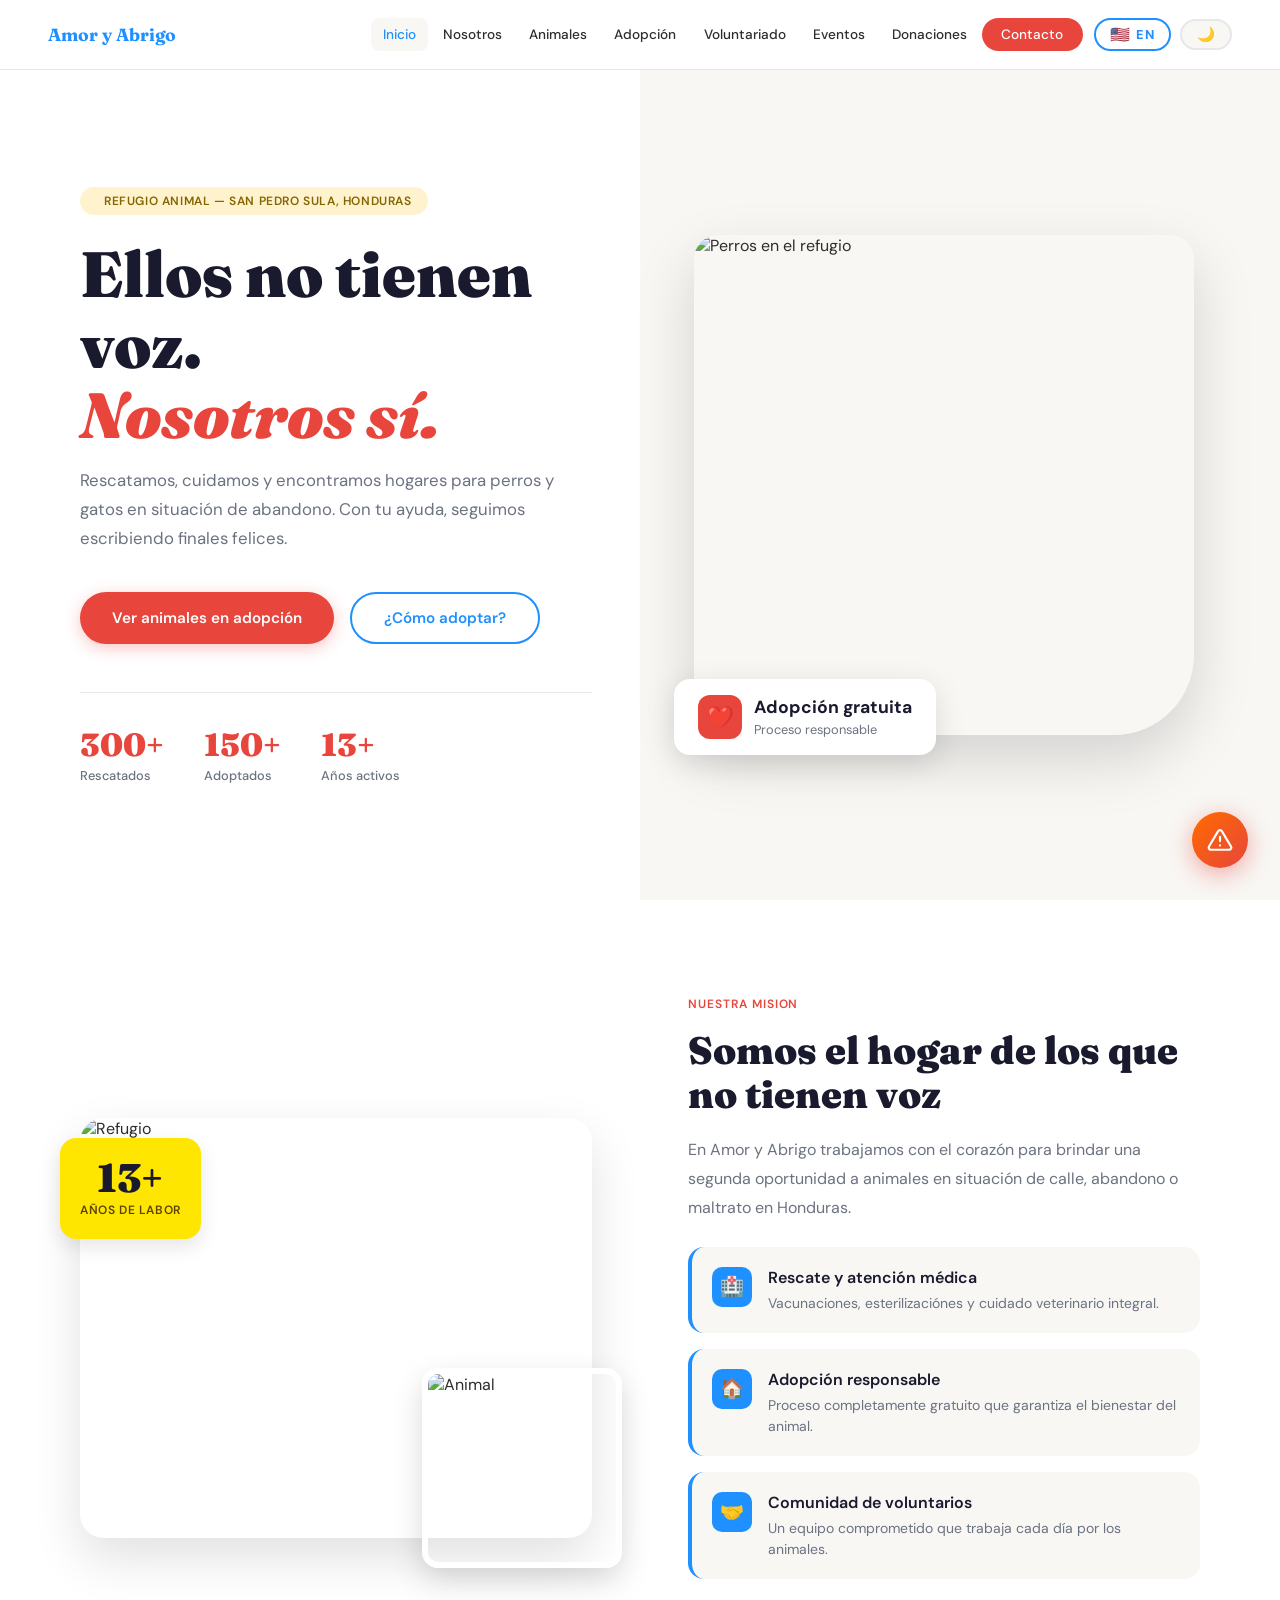
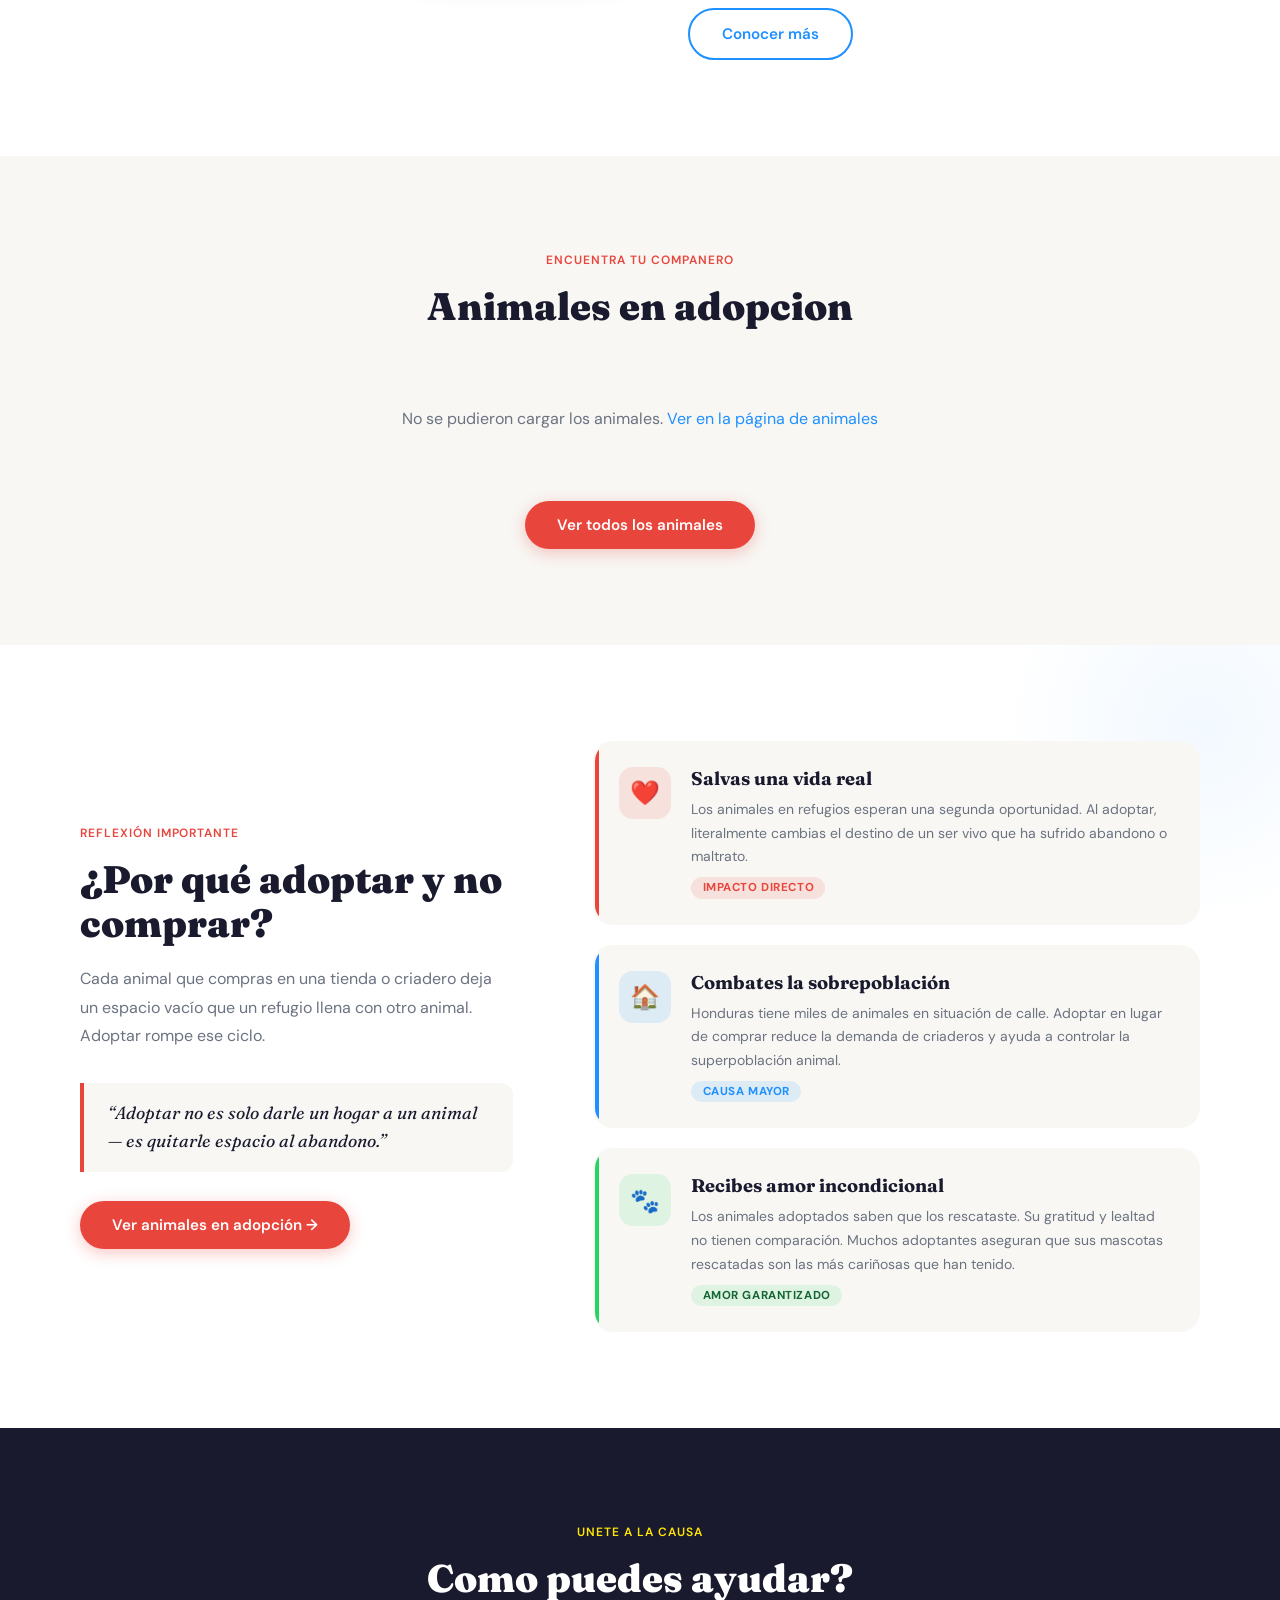
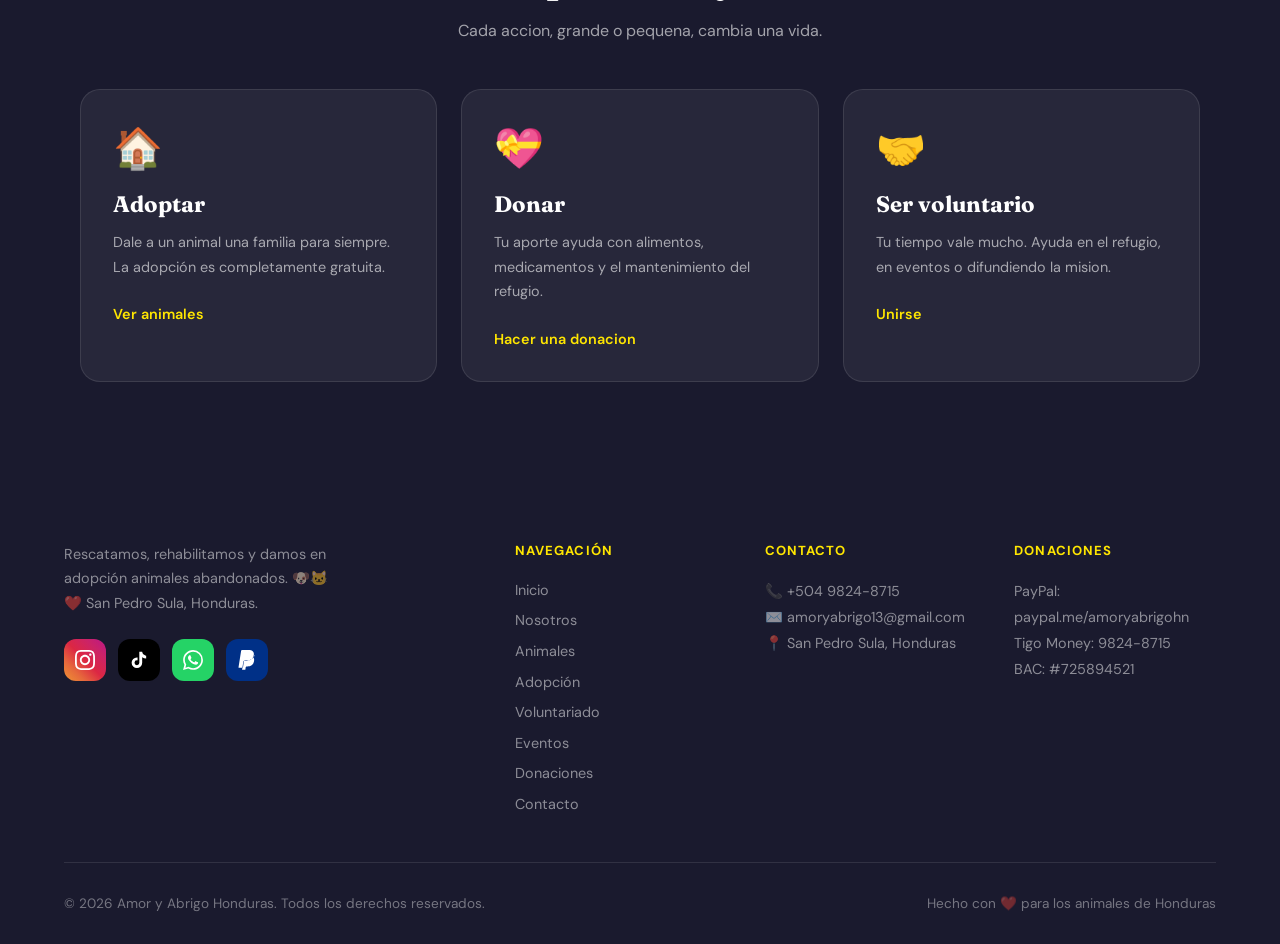
==== commit d3337ff0: "Add files via upload" ====
--- a/index.html
+++ b/index.html
@@ -4,7 +4,7 @@
 <meta charset="UTF-8">
 <meta name="viewport" content="width=device-width, initial-scale=1.0">
 <title>Inicio — Amor y Abrigo Honduras</title>
-<meta name="description" content="Refugio de rescate y adopción animal en San Pedro Sula, Honduras.">
+<meta name="description" content="Refugio de rescate y adopcion animal en San Pedro Sula, Honduras.">
 <link rel="stylesheet" href="styles.css">
 <style>
 .hero{min-height:100vh;padding-top:70px;display:grid;grid-template-columns:1fr 1fr;align-items:center;background:var(--white);position:relative;overflow:hidden;}
@@ -100,6 +100,18 @@
 }
 </style>
 
+<link rel="icon" type="image/png" href="https://www.amoryabrigohn.org/images/Logo.png">
+<link rel="apple-touch-icon" href="https://www.amoryabrigohn.org/images/Logo.png">
+<meta name="theme-color" content="#1E90FF">
+<meta property="og:site_name" content="Amor y Abrigo Honduras">
+<meta property="og:image" content="https://www.amoryabrigohn.org/images/slider2.jpg">
+<meta property="og:type" content="website">
+<meta name="twitter:card" content="summary_large_image">
+<meta name="twitter:image" content="https://www.amoryabrigohn.org/images/slider2.jpg">
+<meta name="robots" content="index, follow">
+<meta name="author" content="Amor y Abrigo Honduras">
+<meta name="geo.region" content="HN-CR">
+<meta name="geo.placename" content="San Pedro Sula">
 </head>
 <body>
 <div id="splash">
@@ -136,7 +148,7 @@
     <a href="index.html" class="active" data-es="Inicio" data-en="Home">Inicio</a>
     <a href="nosotros.html" data-es="Nosotros" data-en="About Us">Nosotros</a>
     <a href="animales.html" data-es="Animales" data-en="Animals">Animales</a>
-    <a href="adopción.html" data-es="Adopción" data-en="Adoption">Adopción</a>
+    <a href="adopcion.html" data-es="Adopción" data-en="Adoption">Adopción</a>
     <a href="voluntariado.html" data-es="Voluntariado" data-en="Volunteering">Voluntariado</a>
     <a href="eventos.html" data-es="Eventos" data-en="Events">Eventos</a>
     <a href="donaciones.html" data-es="Donaciones" data-en="Donations">Donaciones</a>
@@ -155,7 +167,7 @@
   <a href="index.html" class="active" data-es="Inicio" data-en="Home">Inicio</a>
   <a href="nosotros.html" data-es="Nosotros" data-en="About Us">Nosotros</a>
   <a href="animales.html" data-es="Animales" data-en="Animals">Animales</a>
-  <a href="adopción.html" data-es="Adopción" data-en="Adoption">Adopción</a>
+  <a href="adopcion.html" data-es="Adopción" data-en="Adoption">Adopción</a>
   <a href="voluntariado.html" data-es="Voluntariado" data-en="Volunteering">Voluntariado</a>
   <a href="eventos.html" data-es="Eventos" data-en="Events">Eventos</a>
   <a href="donaciones.html" data-es="Donaciones" data-en="Donations">Donaciones</a>
@@ -168,16 +180,16 @@
 <section class="hero">
   <div class="hero-content">
     <div class="hero-badge" data-es="Refugio Animal — San Pedro Sula, Honduras" data-en="Animal Shelter — San Pedro Sula, Honduras">Refugio Animal — San Pedro Sula, Honduras</div>
-    <h1 data-es="Ellos no tienen voz.<br><em>Nosotros si.</em>" data-en="They have no voice.<br><em>We do.</em>">Ellos no tienen voz.<br><em>Nosotros si.</em></h1>
+    <h1 data-es="Ellos no tienen voz.<br><em>Nosotros sí.</em>" data-en="They have no voice.<br><em>We do.</em>">Ellos no tienen voz.<br><em>Nosotros sí.</em></h1>
     <p class="hero-sub" data-es="Rescatamos, cuidamos y encontramos hogares para perros y gatos en situación de abandono. Con tu ayuda, seguimos escribiendo finales felices." data-en="We rescue, care for and find homes for dogs and cats in situations of abandonment. With your help, we keep writing happy endings.">Rescatamos, cuidamos y encontramos hogares para perros y gatos en situación de abandono. Con tu ayuda, seguimos escribiendo finales felices.</p>
     <div class="hero-btns">
       <a href="animales.html" class="btn-primary" data-es="Ver animales en adopción" data-en="See animals for adoption">Ver animales en adopción</a>
-      <a href="adopción.html" class="btn-secondary" data-es="Como adoptar?" data-en="How to adopt?">Como adoptar?</a>
+      <a href="adopcion.html" class="btn-secondary" data-es="¿Cómo adoptar?" data-en="How to adopt?">¿Cómo adoptar?</a>
     </div>
     <div class="hero-stats">
-      <div><span class="stat-num counter" data-target="300" data-suffix="+">0+</span><span class="stat-label" data-es="Rescatados" data-en="Rescued">Rescatados</span></div>
-      <div><span class="stat-num counter" data-target="150" data-suffix="+">0+</span><span class="stat-label" data-es="Adoptados" data-en="Adopted">Adoptados</span></div>
-      <div><span class="stat-num counter" data-target="13" data-suffix="+">0+</span><span class="stat-label" data-es="años activos" data-en="Active years">años activos</span></div>
+      <div><span class="stat-num counter" data-target="300" data-suffix="+">300+</span><span class="stat-label" data-es="Rescatados" data-en="Rescued">Rescatados</span></div>
+      <div><span class="stat-num counter" data-target="150" data-suffix="+">150+</span><span class="stat-label" data-es="Adoptados" data-en="Adopted">Adoptados</span></div>
+      <div><span class="stat-num counter" data-target="13" data-suffix="+">13+</span><span class="stat-label" data-es="Anos activos" data-en="Active years">Años activos</span></div>
     </div>
   </div>
   <div class="hero-img-wrap">
@@ -186,7 +198,7 @@
       <div class="hero-tag">
         <div class="hero-tag-icon">&#10084;&#65039;</div>
         <div class="hero-tag-text">
-          <strong data-es="adopción gratuita" data-en="Free adoption">adopción gratuita</strong>
+          <strong data-es="Adopcion gratuita" data-en="Free adoption">Adopción gratuita</strong>
           <span data-es="Proceso responsable" data-en="Responsible process">Proceso responsable</span>
         </div>
       </div>
@@ -198,24 +210,24 @@
   <div class="mission-imgs">
     <img src="https://www.amoryabrigohn.org/images/aboutus2.png" alt="Refugio" class="mission-main">
     <img src="https://www.amoryabrigohn.org/images/about2.jpg" alt="Animal" class="mission-sub">
-    <div class="mission-badge"><strong>13+</strong><span data-es="años de labor" data-en="Years of work">años de labor</span></div>
+    <div class="mission-badge"><strong>13+</strong><span data-es="Anos de labor" data-en="Years of work">Años de labor</span></div>
   </div>
   <div>
-    <span class="section-badge" data-es="Nuestra misión" data-en="Our mission">Nuestra misión</span>
+    <span class="section-badge" data-es="Nuestra mision" data-en="Our mission">Nuestra mision</span>
     <h2 class="section-title" data-es="Somos el hogar de los que no tienen voz" data-en="We are the home of those who have no voice">Somos el hogar de los que no tienen voz</h2>
-    <p class="section-desc" data-es="En Amor y Abrigo trabajamos con el corazon para brindar una segunda oportunidad a animales en situación de calle, abandono o maltrato en Honduras." data-en="At Amor y Abrigo we work with heart to give a second chance to animals living on the streets or abandoned in Honduras.">En Amor y Abrigo trabajamos con el corazon para brindar una segunda oportunidad a animales en situación de calle, abandono o maltrato en Honduras.</p>
+    <p class="section-desc" data-es="En Amor y Abrigo trabajamos con el corazón para brindar una segunda oportunidad a animales en situación de calle, abandono o maltrato en Honduras." data-en="At Amor y Abrigo we work with heart to give a second chance to animals living on the streets or abandoned in Honduras.">En Amor y Abrigo trabajamos con el corazón para brindar una segunda oportunidad a animales en situación de calle, abandono o maltrato en Honduras.</p>
     <div class="features">
       <div class="feature reveal delay-1">
         <div class="feature-icon">&#127973;&#65039;</div>
         <div class="feature-text">
-          <strong data-es="Rescate y atencion medica" data-en="Rescue and medical care">Rescate y atencion medica</strong>
-          <span data-es="Vacunaciones, esterilizaciones y cuidado veterinario integral." data-en="Vaccinations, sterilizations and comprehensive veterinary care.">Vacunaciones, esterilizaciones y cuidado veterinario integral.</span>
+          <strong data-es="Rescate y atención médica" data-en="Rescue and medical care">Rescate y atención médica</strong>
+          <span data-es="Vacunaciones, esterilizaciones y cuidado veterinario integral." data-en="Vaccinations, sterilizations and comprehensive veterinary care.">Vacunaciones, esterilizaciónes y cuidado veterinario integral.</span>
         </div>
       </div>
       <div class="feature reveal delay-2">
         <div class="feature-icon">&#127968;</div>
         <div class="feature-text">
-          <strong data-es="adopción responsable" data-en="Responsible adoption">adopción responsable</strong>
+          <strong data-es="Adopcion responsable" data-en="Responsible adoption">Adopción responsable</strong>
           <span data-es="Proceso completamente gratuito que garantiza el bienestar del animal." data-en="Completely free process that guarantees the animal wellbeing.">Proceso completamente gratuito que garantiza el bienestar del animal.</span>
         </div>
       </div>
@@ -223,18 +235,18 @@
         <div class="feature-icon">&#129309;</div>
         <div class="feature-text">
           <strong data-es="Comunidad de voluntarios" data-en="Volunteer community">Comunidad de voluntarios</strong>
-          <span data-es="Un equipo comprometido que trabaja cada dia por los animales." data-en="A committed team that works every day for the animals.">Un equipo comprometido que trabaja cada dia por los animales.</span>
+          <span data-es="Un equipo comprometido que trabaja cada día por los animales." data-en="A committed team that works every day for the animals.">Un equipo comprometido que trabaja cada día por los animales.</span>
         </div>
       </div>
     </div>
-    <br><a href="nosotros.html" class="btn-secondary" style="width:fit-content;margin-top:.5rem" data-es="Conocer mas" data-en="Learn more">Conocer mas</a>
+    <br><a href="nosotros.html" class="btn-secondary" style="width:fit-content;margin-top:.5rem" data-es="Conocer más" data-en="Learn more">Conocer más</a>
   </div>
 </section>
 
 <section class="animals-home reveal">
   <div class="section-header">
-    <span class="section-badge" data-es="Encuentra tu compañero" data-en="Find your companion">Encuentra tu compañero</span>
-    <h2 class="section-title" data-es="Animales en adopción" data-en="Animals for adoption">Animales en adopción</h2>
+    <span class="section-badge" data-es="Encuentra tu companero" data-en="Find your companion">Encuentra tu companero</span>
+    <h2 class="section-title" data-es="Animales en adopcion" data-en="Animals for adoption">Animales en adopcion</h2>
   </div>
   <div class="animals-grid" id="homeGrid">
     <div style="grid-column:1/-1" class="spinner-wrap">
@@ -383,13 +395,13 @@
   <div class="section-header">
     <span class="section-badge" data-es="Unete a la causa" data-en="Join the cause">Unete a la causa</span>
     <h2 class="section-title" data-es="Como puedes ayudar?" data-en="How can you help?">Como puedes ayudar?</h2>
-    <p class="help-sub" data-es="Cada accion, grande o pequeña, cambia una vida." data-en="Every action, big or small, changes a life.">Cada accion, grande o pequeña, cambia una vida.</p>
+    <p class="help-sub" data-es="Cada accion, grande o pequena, cambia una vida." data-en="Every action, big or small, changes a life.">Cada accion, grande o pequena, cambia una vida.</p>
   </div>
   <div class="help-grid">
     <div class="help-card reveal delay-1">
       <span class="help-icon">&#127968;</span>
       <h3 data-es="Adoptar" data-en="Adopt">Adoptar</h3>
-      <p data-es="Dale a un animal una familia para siempre. La adopción es completamente gratuita." data-en="Give an animal a forever family. Adoption is completely free.">Dale a un animal una familia para siempre. La adopción es completamente gratuita.</p>
+      <p data-es="Dale a un animal una familia para siempre. La adopcion es completamente gratuita." data-en="Give an animal a forever family. Adoption is completely free.">Dale a un animal una familia para siempre. La adopción es completamente gratuita.</p>
       <a href="animales.html" class="help-link" data-es="Ver animales" data-en="See animals">Ver animales</a>
     </div>
     <div class="help-card reveal delay-2">
@@ -401,7 +413,7 @@
     <div class="help-card reveal delay-3">
       <span class="help-icon">&#129309;</span>
       <h3 data-es="Ser voluntario" data-en="Volunteer">Ser voluntario</h3>
-      <p data-es="Tu tiempo vale mucho. Ayuda en el refugio, en eventos o difundiendo la misión." data-en="Your time is valuable. Help at the shelter, at events or spreading the mission.">Tu tiempo vale mucho. Ayuda en el refugio, en eventos o difundiendo la misión.</p>
+      <p data-es="Tu tiempo vale mucho. Ayuda en el refugio, en eventos o difundiendo la mision." data-en="Your time is valuable. Help at the shelter, at events or spreading the mission.">Tu tiempo vale mucho. Ayuda en el refugio, en eventos o difundiendo la mision.</p>
       <a href="voluntariado.html" class="help-link" data-es="Unirse" data-en="Join">Unirse</a>
     </div>
   </div>
@@ -422,7 +434,7 @@
         <li><a href="index.html" data-es="Inicio" data-en="Home">Inicio</a></li>
         <li><a href="nosotros.html" data-es="Nosotros" data-en="About Us">Nosotros</a></li>
         <li><a href="animales.html" data-es="Animales" data-en="Animals">Animales</a></li>
-        <li><a href="adopción.html" data-es="Adopción" data-en="Adoption">Adopción</a></li>
+        <li><a href="adopcion.html" data-es="Adopción" data-en="Adoption">Adopción</a></li>
         <li><a href="voluntariado.html" data-es="Voluntariado" data-en="Volunteering">Voluntariado</a></li>
         <li><a href="eventos.html" data-es="Eventos" data-en="Events">Eventos</a></li>
         <li><a href="donaciones.html" data-es="Donaciones" data-en="Donations">Donaciones</a></li>
@@ -598,7 +610,7 @@
       + '<div class="animal-name">' + a.nombre + '</div>'
       + '<div class="animal-tags">' + tags + '</div>'
       + '<p class="animal-desc">' + desc + '</p>'
-      + '<a href="adopción.html" class="animal-btn ' + btnc + '"' + onclick + '>' + btnt + '</a>'
+      + '<a href="adopcion.html" class="animal-btn ' + btnc + '"' + onclick + '>' + btnt + '</a>'
       + '</div></div>';
   }
 
@@ -625,7 +637,7 @@
       })
       .catch(function(err) {
         console.warn('Animals fetch error:', err);
-        grid.innerHTML = '<div style="grid-column:1/-1;text-align:center;padding:2rem;color:var(--gray)">No se pudieron cargar los animales. <a href="animales.html" style="color:var(--blue)">Ver en la pagina de animales</a></div>';
+        grid.innerHTML = '<div style="grid-column:1/-1;text-align:center;padding:2rem;color:var(--gray)">No se pudieron cargar los animales. <a href="animales.html" style="color:var(--blue)">Ver en la página de animales</a></div>';
       });
   }
 
@@ -1027,4 +1039,4 @@
 </script>
 <!-- ====== FIN DENUNCIA ====== -->
 </body>
-</html>
+</html>
--- a/styles.css
+++ b/styles.css
@@ -775,3 +775,382 @@
   background-position: right 1rem center;
   background-color: rgba(255,255,255,.08);
 }
+
+
+/* FAQ */
+.faq-section { padding: 5rem 4rem; background: var(--light); }
+.faq-grid { max-width: 760px; margin: 3rem auto 0; display: flex; flex-direction: column; gap: .75rem; }
+.faq-item {
+  background: var(--white); border-radius: 16px;
+  border: 1px solid var(--border);
+  overflow: hidden; transition: box-shadow .25s;
+}
+.faq-item:hover { box-shadow: var(--shadow); }
+.faq-item.open { box-shadow: 0 8px 30px rgba(30,144,255,.12); border-color: var(--blue); }
+.faq-q {
+  display: flex; align-items: center; justify-content: space-between;
+  padding: 1.25rem 1.5rem; cursor: pointer;
+  font-family: "DM Sans",sans-serif; font-size:.95rem;
+  font-weight: 600; color: var(--dark); gap: 1rem;
+  user-select: none;
+}
+.faq-q:hover { color: var(--blue); }
+.faq-item.open .faq-q { color: var(--blue); }
+.faq-icon {
+  width: 28px; height: 28px; border-radius: 8px;
+  background: var(--light); display: flex;
+  align-items: center; justify-content: center;
+  flex-shrink: 0; font-size: .9rem;
+  transition: all .3s; font-weight: 700; color: var(--gray);
+}
+.faq-item.open .faq-icon { background: var(--blue); color: #fff; transform: rotate(45deg); }
+.faq-a {
+  max-height: 0; overflow: hidden;
+  transition: max-height .35s ease, padding .35s ease;
+  padding: 0 1.5rem;
+  font-family: "DM Sans",sans-serif; font-size:.9rem;
+  color: var(--gray); line-height: 1.75;
+}
+.faq-item.open .faq-a { max-height: 300px; padding: 0 1.5rem 1.25rem; }
+body.dark-mode .faq-item { background: #1a1a2e; border-color: #2a2a3e; }
+body.dark-mode .faq-q { color: #eeeef8; }
+body.dark-mode .faq-icon { background: #252540; color: #8888aa; }
+body.dark-mode .faq-item.open .faq-q { color: var(--blue); }
+body.dark-mode .faq-item.open .faq-icon { background: var(--blue); color: #fff; }
+body.dark-mode .faq-section { background: #111122; }
+@media(max-width:1024px){ .faq-section { padding: 3rem 2rem; } }
+
+/* WHY ADOPT */
+.hero{min-height:100vh;padding-top:70px;display:grid;grid-template-columns:1fr 1fr;align-items:center;background:var(--white);position:relative;overflow:hidden;}
+.hero::before{content:"";position:absolute;right:0;top:0;width:50%;height:100%;background:var(--light);z-index:0;}
+.hero-content{padding:4rem 3rem 4rem 5rem;position:relative;z-index:1;}
+.hero-badge{display:inline-flex;align-items:center;gap:8px;background:#fff3cd;color:#856404;padding:.4rem 1rem;border-radius:50px;font-size:.75rem;font-weight:600;letter-spacing:.05em;text-transform:uppercase;margin-bottom:1.5rem;}
+.hero-badge::before{content:"";color:var(--yellow);font-size:.6rem;}
+.hero h1{font-family:"Fraunces",serif;font-size:clamp(2.5rem,5vw,4rem);font-weight:900;line-height:1.1;color:var(--dark);margin-bottom:1rem;}
+.hero h1 em{font-style:italic;color:var(--red);}
+.hero-sub{font-size:1.05rem;color:var(--gray);line-height:1.7;margin-bottom:2.5rem;max-width:480px;}
+.hero-btns{display:flex;gap:1rem;flex-wrap:wrap;margin-bottom:3rem;}
+.hero-stats{display:flex;gap:2.5rem;padding-top:2rem;border-top:1px solid var(--border);}
+.stat-num{font-family:"Fraunces",serif;font-size:2rem;font-weight:900;color:var(--red);display:block;}
+.stat-label{font-size:.8rem;color:var(--gray);font-weight:500;}
+.hero-img-wrap{position:relative;z-index:1;padding:4rem 4rem 4rem 2rem;display:flex;align-items:center;justify-content:center;}
+.hero-img-inner{position:relative;width:100%;max-width:500px;}
+.hero-img-inner img{width:100%;height:500px;object-fit:cover;border-radius:24px 24px 80px 24px;box-shadow:0 24px 60px rgba(0,0,0,.15);}
+.hero-tag{position:absolute;bottom:-20px;left:-20px;background:var(--white);border-radius:16px;padding:1rem 1.5rem;box-shadow:0 8px 30px rgba(0,0,0,.12);display:flex;align-items:center;gap:12px;}
+.hero-tag-icon{width:44px;height:44px;background:var(--red);border-radius:12px;display:flex;align-items:center;justify-content:center;font-size:1.4rem;}
+.hero-tag-text strong{display:block;font-size:1.1rem;font-weight:700;color:var(--dark);}
+.hero-tag-text span{font-size:.8rem;color:var(--gray);}
+.mission{padding:6rem 5rem;display:grid;grid-template-columns:1fr 1fr;gap:6rem;align-items:center;}
+.mission-imgs{position:relative;}
+.mission-main{width:100%;height:420px;object-fit:cover;border-radius:24px;box-shadow:0 20px 50px rgba(0,0,0,.12);}
+.mission-sub{position:absolute;bottom:-30px;right:-30px;width:200px;height:200px;object-fit:cover;border-radius:16px;border:6px solid var(--white);box-shadow:0 12px 30px rgba(0,0,0,.15);}
+.mission-badge{position:absolute;top:20px;left:-20px;background:var(--yellow);border-radius:16px;padding:1.25rem;text-align:center;box-shadow:0 8px 20px rgba(0,0,0,.1);}
+.mission-badge strong{display:block;font-family:"Fraunces",serif;font-size:2.5rem;font-weight:900;color:var(--dark);line-height:1;}
+.mission-badge span{font-size:.75rem;font-weight:600;color:#5a4500;text-transform:uppercase;letter-spacing:.05em;}
+.features{display:flex;flex-direction:column;gap:1rem;margin-top:1.5rem;}
+.feature{display:flex;align-items:flex-start;gap:1rem;padding:1.25rem;background:var(--light);border-radius:16px;border-left:4px solid var(--blue);transition:all .25s;}
+.feature:hover{background:#e8f4ff;transform:translateX(4px);}
+.feature-icon{width:40px;height:40px;background:var(--blue);border-radius:10px;display:flex;align-items:center;justify-content:center;font-size:1.2rem;flex-shrink:0;}
+.feature-text strong{display:block;font-weight:600;color:var(--dark);margin-bottom:.25rem;}
+.feature-text span{font-size:.875rem;color:var(--gray);}
+.animals-home{padding:6rem 5rem;background:var(--light);}
+.section-header{text-align:center;margin-bottom:3rem;}
+.animals-grid{display:grid;grid-template-columns:repeat(3,1fr);gap:1.5rem;margin-bottom:2.5rem;}
+.see-all{text-align:center;}
+.help{padding:6rem 5rem;background:var(--dark);}
+.help .section-badge{color:var(--yellow);}
+.help .section-title{color:var(--white);}
+.help-sub{color:rgba(255,255,255,.6);text-align:center;margin-top:.5rem;}
+.help-grid{display:grid;grid-template-columns:repeat(3,1fr);gap:1.5rem;margin-top:3rem;}
+.help-card{background:rgba(255,255,255,.06);border:1px solid rgba(255,255,255,.1);border-radius:20px;padding:2rem;transition:all .3s;}
+.help-card:hover{background:rgba(255,255,255,.11);transform:translateY(-5px);}
+.help-icon{font-size:2.5rem;margin-bottom:1rem;display:block;}
+.help-card h3{font-family:"Fraunces",serif;font-size:1.4rem;font-weight:700;color:var(--white);margin-bottom:.75rem;}
+.help-card p{color:rgba(255,255,255,.6);line-height:1.7;font-size:.9rem;margin-bottom:1.5rem;}
+.help-link{color:var(--yellow);font-weight:600;text-decoration:none;font-size:.9rem;display:inline-flex;align-items:center;gap:6px;}
+.help-link:hover{gap:10px;}
+@media(max-width:1024px){.hero{grid-template-columns:1fr;}.hero::before{display:none;}.hero-content{padding:4rem 2rem 2rem;}.hero-img-wrap{padding:2rem;}.mission{grid-template-columns:1fr;padding:4rem 2rem;gap:3rem;}.mission-sub{display:none;}.animals-home,.help{padding:4rem 2rem;}.animals-grid,.help-grid{grid-template-columns:repeat(2,1fr);}}
+@media(max-width:640px){.animals-grid,.help-grid{grid-template-columns:1fr;}.hero-stats{gap:1.5rem;}}
+</style>
+<style>
+#splash {
+  position: fixed; inset: 0; z-index: 99999;
+  background: #1a1a2e;
+  display: flex; flex-direction: column;
+  align-items: center; justify-content: center; gap: 1.5rem;
+  transition: opacity .5s ease, visibility .5s ease;
+}
+#splash.hidden { opacity: 0; visibility: hidden; pointer-events: none; }
+#splash img {
+  width: 100px; height: 100px; object-fit: contain;
+  animation: splashPulse 1.2s ease-in-out infinite;
+}
+#splash .splash-name {
+  font-family: 'Fraunces', serif;
+  font-size: 2rem; font-weight: 900;
+  color: #fff; letter-spacing: .02em;
+}
+#splash .splash-tag {
+  font-family: 'DM Sans', sans-serif;
+  font-size: .9rem; color: rgba(255,255,255,.6);
+}
+#splash .splash-bar-wrap {
+  width: 180px; height: 3px;
+  background: rgba(255,255,255,.15); border-radius: 3px; overflow: hidden;
+}
+#splash .splash-bar {
+  height: 100%; width: 0%;
+  background: linear-gradient(90deg, #1E90FF, #E8453C);
+  border-radius: 3px;
+  animation: splashLoad 1.4s ease forwards;
+}
+@keyframes splashPulse {
+  0%,100% { transform: scale(1); }
+  50%      { transform: scale(1.08); }
+}
+@keyframes splashLoad {
+  0%   { width: 0%; }
+  100% { width: 100%; }
+}
+</style>
+
+</head>
+<body>
+<div id="splash">
+  <img src="https://www.amoryabrigohn.org/images/Logo.png" alt="Amor y Abrigo" onerror="this.style.display='none'">
+  <div class="splash-name">Amor y Abrigo</div>
+  <div class="splash-tag">Refugio Animal · San Pedro Sula, Honduras</div>
+  <div class="splash-bar-wrap"><div class="splash-bar"></div></div>
+</div>
+<script>
+// Only show splash on first visit or if not seen in 24h
+(function() {
+  var last = localStorage.getItem('ayaSplash');
+  var now = Date.now();
+  if (last && (now - parseInt(last)) < 86400000) {
+    document.getElementById('splash').style.display = 'none';
+    return;
+  }
+  setTimeout(function() {
+    var s = document.getElementById('splash');
+    if (s) {
+      s.classList.add('hidden');
+      setTimeout(function() { s.style.display = 'none'; }, 500);
+    }
+    localStorage.setItem('ayaSplash', now.toString());
+  }, 1800);
+})();
+</script>
+<nav id="mainNav">
+  <a href="index.html" class="nav-logo">
+    <img src="https://www.amoryabrigohn.org/images/Logo.png" alt="Amor y Abrigo" onerror="this.style.display='none'">
+    <span>Amor y Abrigo</span>
+  </a>
+  <div class="nav-links">
+    <a href="index.html" class="active" data-es="Inicio" data-en="Home">Inicio</a>
+    <a href="nosotros.html" data-es="Nosotros" data-en="About Us">Nosotros</a>
+    <a href="animales.html" data-es="Animales" data-en="Animals">Animales</a>
+    <a href="adopcion.html" data-es="Adopción" data-en="Adoption">Adopción</a>
+    <a href="voluntariado.html" data-es="Voluntariado" data-en="Volunteering">Voluntariado</a>
+    <a href="eventos.html" data-es="Eventos" data-en="Events">Eventos</a>
+    <a href="donaciones.html" data-es="Donaciones" data-en="Donations">Donaciones</a>
+    <a href="contacto.html" class="nav-cta" data-es="Contacto" data-en="Contact">Contacto</a>
+    <button class="lang-btn" onclick="toggleLang()" id="langBtn" aria-label="Cambiar idioma">
+  <span class="lang-flag">🇺🇸</span><span class="lang-text">EN</span>
+</button>
+  
+    <button class="darkmode-btn" id="darkBtn" onclick="toggleDark()" aria-label="Modo oscuro"><span class="dark-icon">🌙</span></button>
+  </div>
+  <button class="hamburger" id="hamburger" onclick="toggleMenu()" aria-label="Menu">
+    <span></span><span></span><span></span>
+  </button>
+</nav>
+<div class="mobile-menu" id="mobileMenu">
+  <a href="index.html" class="active" data-es="Inicio" data-en="Home">Inicio</a>
+  <a href="nosotros.html" data-es="Nosotros" data-en="About Us">Nosotros</a>
+  <a href="animales.html" data-es="Animales" data-en="Animals">Animales</a>
+  <a href="adopcion.html" data-es="Adopción" data-en="Adoption">Adopción</a>
+  <a href="voluntariado.html" data-es="Voluntariado" data-en="Volunteering">Voluntariado</a>
+  <a href="eventos.html" data-es="Eventos" data-en="Events">Eventos</a>
+  <a href="donaciones.html" data-es="Donaciones" data-en="Donations">Donaciones</a>
+  <a href="contacto.html" class="nav-cta" data-es="Contacto" data-en="Contact">Contacto</a>
+  <div class="mobile-lang"><button class="lang-btn" onclick="toggleLang()" id="langBtnM" aria-label="Cambiar idioma">
+  <span class="lang-flag">🇺🇸</span><span class="lang-text">EN</span>
+</button></div>
+  <div style="display:flex;justify-content:center;margin-top:.5rem"><button class="darkmode-btn" onclick="toggleDark()" aria-label="Modo oscuro"><span class="dark-icon">🌙</span></button></div>
+</div>
+<section class="hero">
+  <div class="hero-content">
+    <div class="hero-badge" data-es="Refugio Animal — San Pedro Sula, Honduras" data-en="Animal Shelter — San Pedro Sula, Honduras">Refugio Animal — San Pedro Sula, Honduras</div>
+    <h1 data-es="Ellos no tienen voz.<br><em>Nosotros si.</em>" data-en="They have no voice.<br><em>We do.</em>">Ellos no tienen voz.<br><em>Nosotros si.</em></h1>
+    <p class="hero-sub" data-es="Rescatamos, cuidamos y encontramos hogares para perros y gatos en situación de abandono. Con tu ayuda, seguimos escribiendo finales felices." data-en="We rescue, care for and find homes for dogs and cats in situations of abandonment. With your help, we keep writing happy endings.">Rescatamos, cuidamos y encontramos hogares para perros y gatos en situación de abandono. Con tu ayuda, seguimos escribiendo finales felices.</p>
+    <div class="hero-btns">
+      <a href="animales.html" class="btn-primary" data-es="Ver animales en adopción" data-en="See animals for adoption">Ver animales en adopción</a>
+      <a href="adopcion.html" class="btn-secondary" data-es="¿Cómo adoptar?" data-en="How to adopt?">¿Cómo adoptar?</a>
+    </div>
+    <div class="hero-stats">
+      <div><span class="stat-num counter" data-target="300" data-suffix="+">300+</span><span class="stat-label" data-es="Rescatados" data-en="Rescued">Rescatados</span></div>
+      <div><span class="stat-num counter" data-target="150" data-suffix="+">150+</span><span class="stat-label" data-es="Adoptados" data-en="Adopted">Adoptados</span></div>
+      <div><span class="stat-num counter" data-target="13" data-suffix="+">13+</span><span class="stat-label" data-es="Anos activos" data-en="Active years">Anos activos</span></div>
+    </div>
+  </div>
+  <div class="hero-img-wrap">
+    <div class="hero-img-inner">
+      <img src="https://www.amoryabrigohn.org/images/slider2.jpg" alt="Perros en el refugio">
+      <div class="hero-tag">
+        <div class="hero-tag-icon">&#10084;&#65039;</div>
+        <div class="hero-tag-text">
+          <strong data-es="Adopcion gratuita" data-en="Free adoption">Adopcion gratuita</strong>
+          <span data-es="Proceso responsable" data-en="Responsible process">Proceso responsable</span>
+        </div>
+      </div>
+    </div>
+  </div>
+</section>
+
+<section class="mission reveal">
+  <div class="mission-imgs">
+    <img src="https://www.amoryabrigohn.org/images/aboutus2.png" alt="Refugio" class="mission-main">
+    <img src="https://www.amoryabrigohn.org/images/about2.jpg" alt="Animal" class="mission-sub">
+    <div class="mission-badge"><strong>13+</strong><span data-es="Anos de labor" data-en="Years of work">Anos de labor</span></div>
+  </div>
+  <div>
+    <span class="section-badge" data-es="Nuestra mision" data-en="Our mission">Nuestra mision</span>
+    <h2 class="section-title" data-es="Somos el hogar de los que no tienen voz" data-en="We are the home of those who have no voice">Somos el hogar de los que no tienen voz</h2>
+    <p class="section-desc" data-es="En Amor y Abrigo trabajamos con el corazón para brindar una segunda oportunidad a animales en situación de calle, abandono o maltrato en Honduras." data-en="At Amor y Abrigo we work with heart to give a second chance to animals living on the streets or abandoned in Honduras.">En Amor y Abrigo trabajamos con el corazón para brindar una segunda oportunidad a animales en situación de calle, abandono o maltrato en Honduras.</p>
+    <div class="features">
+      <div class="feature reveal delay-1">
+        <div class="feature-icon">&#127973;&#65039;</div>
+        <div class="feature-text">
+          <strong data-es="Rescate y atención médica" data-en="Rescue and medical care">Rescate y atención médica</strong>
+          <span data-es="Vacunaciones, esterilizaciones y cuidado veterinario integral." data-en="Vaccinations, sterilizations and comprehensive veterinary care.">Vacunaciones, esterilizaciones y cuidado veterinario integral.</span>
+        </div>
+      </div>
+      <div class="feature reveal delay-2">
+        <div class="feature-icon">&#127968;</div>
+        <div class="feature-text">
+          <strong data-es="Adopcion responsable" data-en="Responsible adoption">Adopcion responsable</strong>
+          <span data-es="Proceso completamente gratuito que garantiza el bienestar del animal." data-en="Completely free process that guarantees the animal wellbeing.">Proceso completamente gratuito que garantiza el bienestar del animal.</span>
+        </div>
+      </div>
+      <div class="feature reveal delay-3">
+        <div class="feature-icon">&#129309;</div>
+        <div class="feature-text">
+          <strong data-es="Comunidad de voluntarios" data-en="Volunteer community">Comunidad de voluntarios</strong>
+          <span data-es="Un equipo comprometido que trabaja cada día por los animales." data-en="A committed team that works every day for the animals.">Un equipo comprometido que trabaja cada día por los animales.</span>
+        </div>
+      </div>
+    </div>
+    <br><a href="nosotros.html" class="btn-secondary" style="width:fit-content;margin-top:.5rem" data-es="Conocer más" data-en="Learn more">Conocer más</a>
+  </div>
+</section>
+
+<section class="animals-home reveal">
+  <div class="section-header">
+    <span class="section-badge" data-es="Encuentra tu companero" data-en="Find your companion">Encuentra tu companero</span>
+    <h2 class="section-title" data-es="Animales en adopcion" data-en="Animals for adoption">Animales en adopcion</h2>
+  </div>
+  <div class="animals-grid" id="homeGrid">
+    <div style="grid-column:1/-1" class="spinner-wrap">
+      <div class="spinner"></div>
+      <p data-es="Cargando animales..." data-en="Loading animals...">Cargando animales...</p>
+    </div>
+  </div>
+  <div class="see-all"><a href="animales.html" class="btn-primary" data-es="Ver todos los animales" data-en="See all animals">Ver todos los animales</a></div>
+</section>
+
+
+<style>
+.why-section {
+  padding: 6rem 5rem;
+  background: var(--white);
+  position: relative; overflow: hidden;
+}
+.why-section::before {
+  content: '';
+  position: absolute;
+  top: -120px; right: -120px;
+  width: 400px; height: 400px;
+  border-radius: 50%;
+  background: radial-gradient(circle, rgba(30,144,255,.06), transparent 70%);
+  pointer-events: none;
+}
+.why-grid {
+  display: grid;
+  grid-template-columns: 1fr 1.4fr;
+  gap: 5rem; align-items: center;
+  position: relative; z-index: 1;
+}
+.why-left .section-badge { display: block; margin-bottom: 1rem; }
+.why-left .section-title { margin-bottom: 1.25rem; }
+.why-left .section-desc { margin-bottom: 2rem; }
+.why-left blockquote {
+  border-left: 4px solid var(--red);
+  padding: 1rem 1.5rem;
+  background: var(--light);
+  border-radius: 0 12px 12px 0;
+  font-family: "Fraunces", serif;
+  font-size: 1.1rem;
+  font-style: italic;
+  color: var(--dark);
+  line-height: 1.6;
+}
+.why-cards {
+  display: flex; flex-direction: column; gap: 1.25rem;
+}
+.why-card {
+  display: flex; gap: 1.25rem; align-items: flex-start;
+  padding: 1.5rem; border-radius: 20px;
+  background: var(--light);
+  border: 2px solid transparent;
+  transition: all .3s; cursor: default;
+  position: relative; overflow: hidden;
+}
+.why-card::before {
+  content: '';
+  position: absolute; left: 0; top: 0; bottom: 0;
+  width: 4px; border-radius: 4px 0 0 4px;
+  transition: width .3s;
+}
+.why-card.c1::before { background: var(--red); }
+.why-card.c2::before { background: var(--blue); }
+.why-card.c3::before { background: #25D366; }
+.why-card:hover { transform: translateX(6px); border-color: var(--border); }
+.why-card:hover::before { width: 6px; }
+.why-card-icon {
+  width: 52px; height: 52px; border-radius: 14px;
+  display: flex; align-items: center; justify-content: center;
+  font-size: 1.5rem; flex-shrink: 0;
+}
+.why-card.c1 .why-card-icon { background: rgba(232,69,60,.12); }
+.why-card.c2 .why-card-icon { background: rgba(30,144,255,.12); }
+.why-card.c3 .why-card-icon { background: rgba(37,211,102,.12); }
+.why-card-body h4 {
+  font-family: "Fraunces", serif;
+  font-size: 1.15rem; font-weight: 700;
+  color: var(--dark); margin-bottom: .5rem;
+}
+.why-card-body p {
+  font-size: .875rem; color: var(--gray); line-height: 1.7;
+}
+.why-card-body .why-tag {
+  display: inline-block; margin-top: .5rem;
+  padding: .2rem .7rem; border-radius: 50px;
+  font-size: .72rem; font-weight: 700;
+  text-transform: uppercase; letter-spacing: .05em;
+}
+.why-card.c1 .why-tag { background: rgba(232,69,60,.12); color: var(--red); }
+.why-card.c2 .why-tag { background: rgba(30,144,255,.12); color: var(--blue); }
+.why-card.c3 .why-tag { background: rgba(37,211,102,.12); color: #166534; }
+
+/* Dark mode */
+body.dark-mode .why-section { background: #0f0f1a; }
+body.dark-mode .why-card { background: #1a1a2e; }
+body.dark-mode .why-card:hover { border-color: #2a2a3e; }
+body.dark-mode .why-card-body h4 { color: #eeeef8; }
+body.dark-mode .why-left blockquote { background: #1a1a2e; color: #eeeef8; }
+
+@media(max-width:1024px){
+  .why-section { padding: 4rem 2rem; }
+  .why-grid { grid-template-columns: 1fr; gap: 3rem; }
+}
